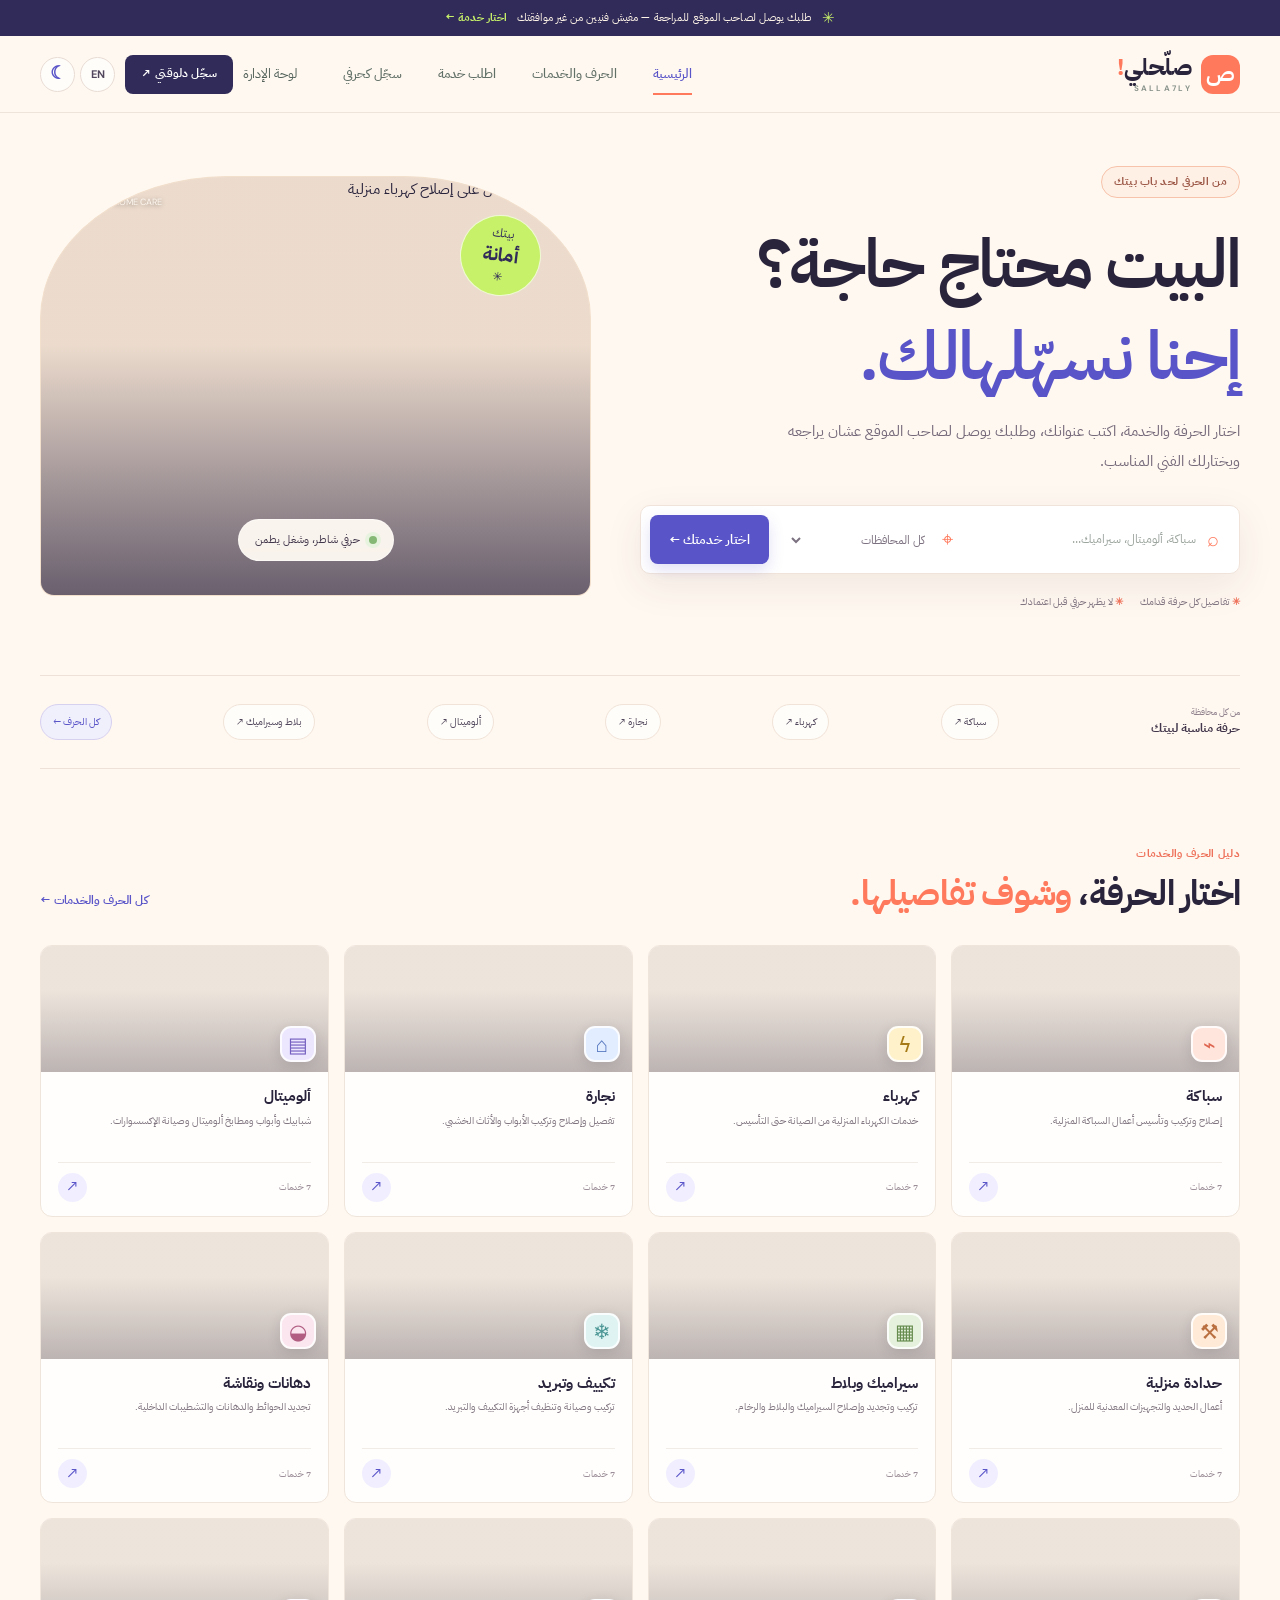
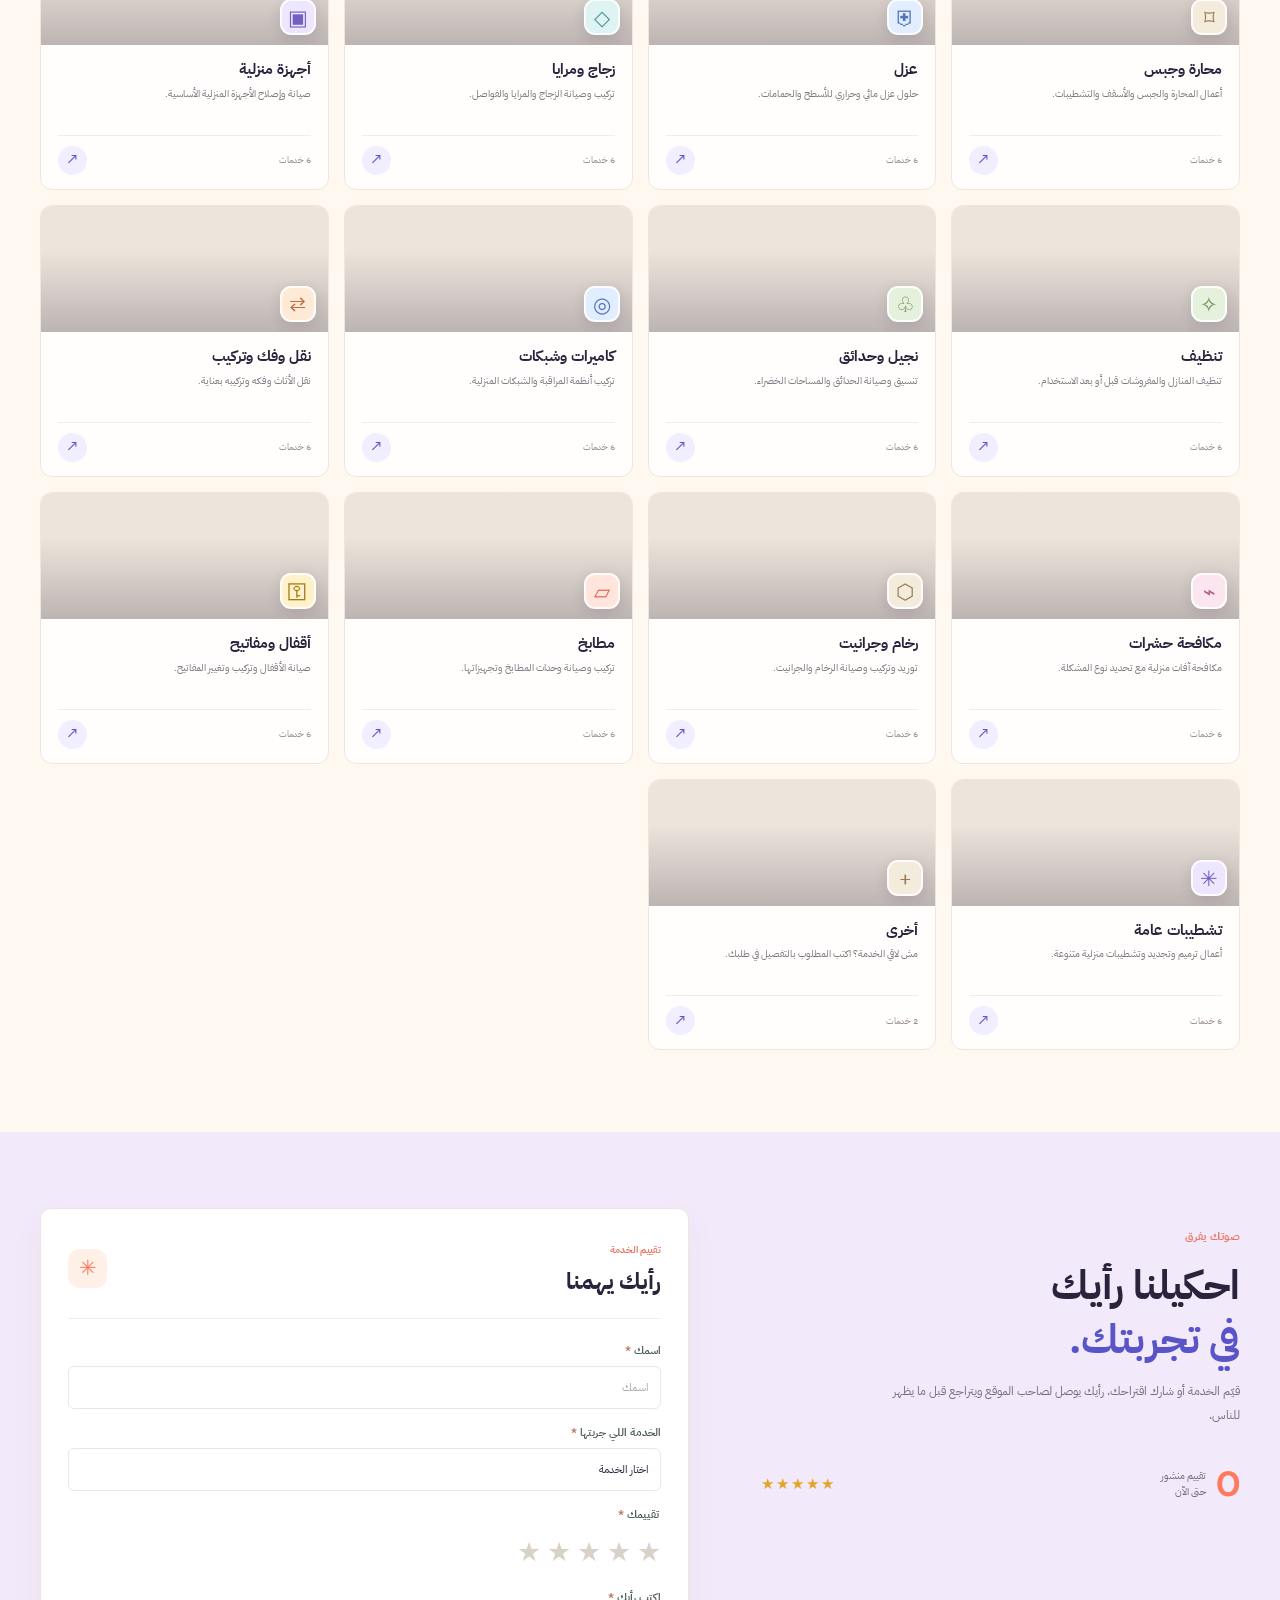
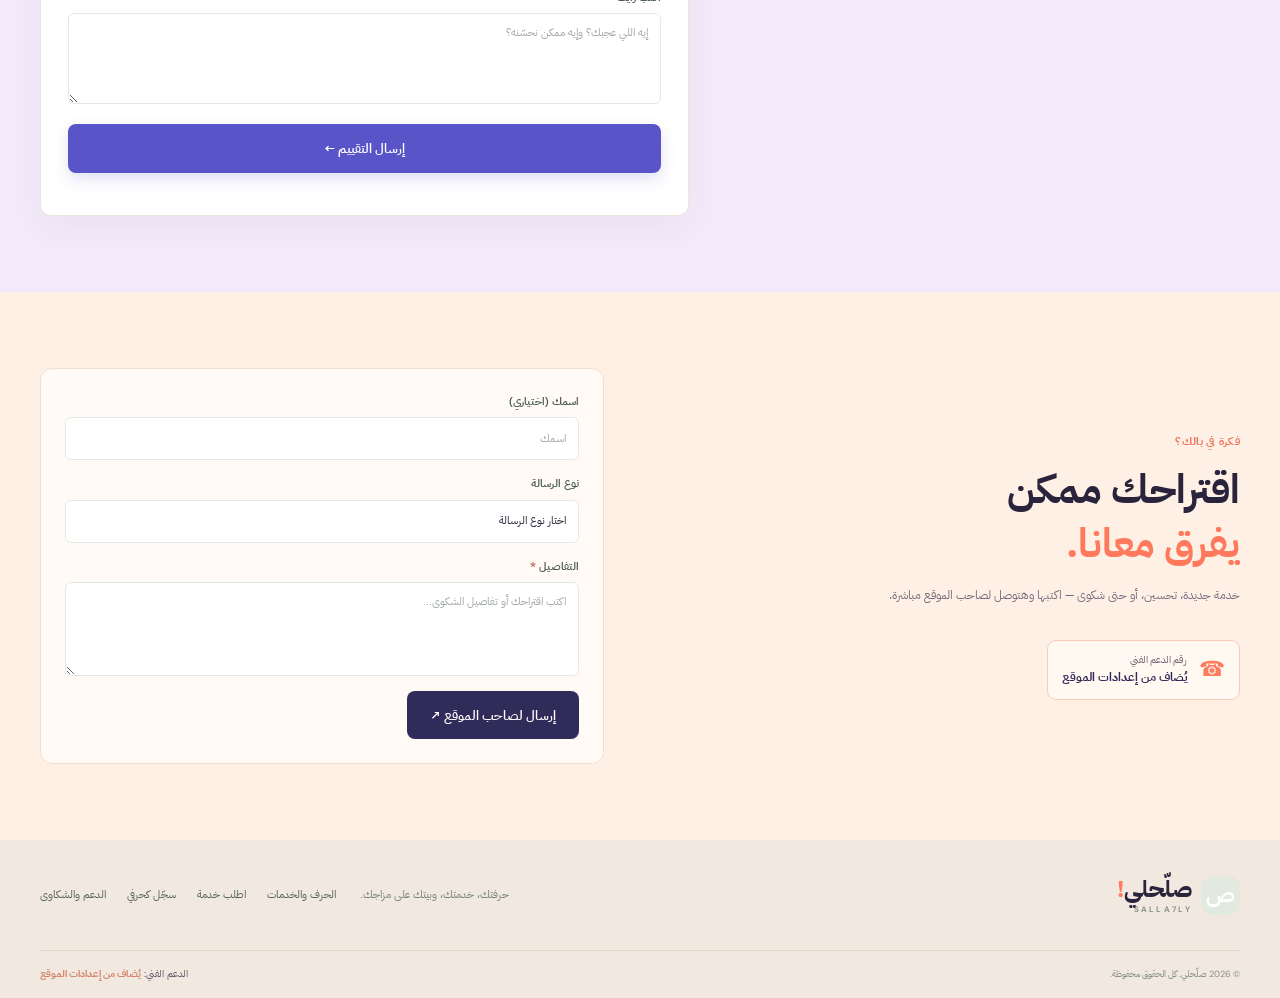
==== index.html @ 1e650936 "first commit" ====
<!doctype html>
<html lang="ar" dir="rtl">
<head>
  <meta charset="utf-8">
  <meta name="viewport" content="width=device-width, initial-scale=1">
  <meta name="theme-color" content="#fff8f0">
  <meta name="description" content="صلّحلي — خدمات البيت والحرفيين في كل محافظات مصر.">
  <title>صلّحلي | البيت يتظبط على مزاجك</title>
  <link rel="preconnect" href="https://fonts.googleapis.com">
  <link rel="preconnect" href="https://fonts.gstatic.com" crossorigin>
  <link href="https://fonts.googleapis.com/css2?family=DM+Sans:wght@400;500;600;700;800&family=IBM+Plex+Sans+Arabic:wght@400;500;600;700&display=swap" rel="stylesheet">
  <link rel="stylesheet" href="index.css">
  <script src="https://cdn.jsdelivr.net/npm/@supabase/supabase-js@2" defer></script>
  <script src="supabase-config.js" defer></script>
  <script src="index.js" defer></script>
</head>
<body>
  <div class="announcement"><span>✳</span><span>طلبك يوصل لصاحب الموقع للمراجعة — مفيش فنيين من غير موافقتك</span><button type="button" data-page-link="services">اختار خدمة ←</button></div>
  <header class="site-header"><div class="header-inner">
    <a class="brand" href="#home" data-page-link="home"><span class="brand-mark">ص</span><span class="brand-name">صلّحلي<span class="brand-period">!</span><small>SALLA7LY</small></span></a>
    <nav class="main-nav" aria-label="التنقل الرئيسي"><a class="nav-link is-active" href="#home" data-page-link="home">الرئيسية</a><a class="nav-link" href="#services" data-page-link="services">الحرف والخدمات</a><a class="nav-link" href="#request" data-page-link="request">اطلب خدمة</a><a class="nav-link" href="#join" data-page-link="join">سجّل كحرفي</a></nav>
    <div class="header-actions"><a class="account-link" href="admin.html">لوحة الإدارة</a><button class="button button-dark button-small" type="button" data-auth="signup">سجّل دلوقتي ↗</button><div class="display-controls"><button class="display-toggle language-toggle" type="button" id="language-toggle" aria-label="Switch to English" title="Switch language">EN</button><button class="display-toggle theme-toggle" type="button" id="theme-toggle" aria-label="تشغيل الوضع الليلي" title="الوضع الليلي"><span aria-hidden="true">☾</span></button></div><button class="menu-toggle" type="button" aria-label="فتح القائمة" aria-expanded="false"><span></span><span></span></button></div>
  </div></header>
  <main>
    <section class="page-section is-visible" id="page-home" data-page="home">
      <div class="hero section-wrap"><div class="hero-copy"><div class="eyebrow"><span class="eyebrow-pill">من الحرفي لحد باب بيتك</span></div><h1>البيت محتاج حاجة؟<br><span class="headline-accent">إحنا نسهّلهالك.</span></h1><p class="hero-description">اختار الحرفة والخدمة، اكتب عنوانك، وطلبك يوصل لصاحب الموقع عشان يراجعه ويختارلك الفني المناسب.</p>
        <form class="hero-search" id="hero-search"><label class="search-field"><span>⌕</span><span class="sr-only">ابحث عن خدمة</span><input id="search-service" type="search" placeholder="سباكة، ألوميتال، سيراميك..." autocomplete="off"></label><label class="search-field search-location"><span>⌖</span><span class="sr-only">المحافظة</span><select id="search-governorate"><option value="">كل المحافظات</option></select></label><button class="button button-primary search-submit" type="submit">اختار خدمتك ←</button></form>
        <div class="hero-notes"><span><b>✳</b> تفاصيل كل حرفة قدامك</span><span><b>✳</b> لا يظهر حرفي قبل اعتمادك</span></div></div>
        <div class="hero-art" aria-label="فني يعمل على إصلاحات منزلية"><img class="hero-photo" src="https://images.unsplash.com/photo-1621905251918-48416bd8575a?auto=format&fit=crop&w=1100&q=85" alt="فني صيانة يعمل على إصلاح كهرباء منزلية"><div class="hero-photo-shade"></div><div class="hero-photo-note"><span class="caption-dot"></span><span>حرفي شاطر، وشغل يطمن</span></div><span class="art-number">SALLA7LY — HOME CARE</span><span class="hero-photo-sticker">بيتك<br><strong>أمانة</strong> ✳</span></div>
      </div>
      <div class="section-wrap craft-ribbon"><div><span>من كل محافظة</span><strong>حرفة مناسبة لبيتك</strong></div><button class="craft-pill" type="button" data-open-trade="سباكة">سباكة ↗</button><button class="craft-pill" type="button" data-open-trade="كهرباء">كهرباء ↗</button><button class="craft-pill" type="button" data-open-trade="نجارة">نجارة ↗</button><button class="craft-pill" type="button" data-open-trade="ألوميتال">ألوميتال ↗</button><button class="craft-pill" type="button" data-open-trade="سيراميك وبلاط">بلاط وسيراميك ↗</button><button class="craft-pill craft-all" type="button" data-page-link="services">كل الحرف ←</button></div>
      <section class="section-wrap catalog-home"><div class="section-heading"><div><div class="eyebrow">دليل الحرف والخدمات</div><h2>اختار الحرفة، <span>وشوف تفاصيلها.</span></h2></div><button class="text-link" type="button" data-page-link="services">كل الحرف والخدمات ←</button></div><div class="trade-grid" id="home-trade-grid"></div></section>
      <section class="review-section"><div class="section-wrap review-layout"><div class="review-intro"><div class="eyebrow">صوتك يفرق</div><h2>احكيلنا رأيك<br><span>في تجربتك.</span></h2><p>قيّم الخدمة أو شارك اقتراحك. رأيك يوصل لصاحب الموقع ويتراجع قبل ما يظهر للناس.</p><div class="review-summary"><strong id="review-count">٠</strong><span>تقييم منشور<br>حتى الآن</span><span class="summary-stars">★★★★★</span></div></div>
        <form class="form-card feedback-card" id="review-form"><div class="form-card-heading"><div><span class="form-kicker">تقييم الخدمة</span><h2>رأيك يهمنا</h2></div><span class="form-emoji">✳</span></div><label class="form-label">اسمك <span>*</span><input name="name" required placeholder="اسمك"></label><label class="form-label">الخدمة اللي جربتها <span>*</span><select name="service" id="review-service" required><option value="">اختار الخدمة</option></select></label><fieldset class="rating-field"><legend>تقييمك <span>*</span></legend><div class="rating-picker" role="radiogroup" aria-label="التقييم"><button type="button" data-rating="1" aria-label="نجمة واحدة">★</button><button type="button" data-rating="2" aria-label="نجمتان">★</button><button type="button" data-rating="3" aria-label="ثلاث نجوم">★</button><button type="button" data-rating="4" aria-label="أربع نجوم">★</button><button type="button" data-rating="5" aria-label="خمس نجوم">★</button></div><input name="rating" id="rating-value" type="hidden" required></fieldset><label class="form-label">اكتب رأيك <span>*</span><textarea name="comment" rows="3" required placeholder="إيه اللي عجبك؟ وإيه ممكن نحسّنه؟"></textarea></label><button class="button button-primary form-submit" type="submit">إرسال التقييم ←</button><div class="published-reviews" id="published-reviews"></div></form>
      </div></section>
      <section class="suggestion-section"><div class="section-wrap suggestion-layout"><div><div class="eyebrow">فكرة في بالك؟</div><h2>اقتراحك ممكن<br><span>يفرق معانا.</span></h2><p>خدمة جديدة، تحسين، أو حتى شكوى — اكتبها وهتوصل لصاحب الموقع مباشرة.</p><a class="support-line" id="support-link" href="#support"><span>☎</span><span>رقم الدعم الفني <strong id="support-number-label">يُضاف من إعدادات الموقع</strong></span></a></div><form class="suggestion-form" id="suggestion-form"><label class="form-label">اسمك (اختياري)<input name="name" placeholder="اسمك"></label><label class="form-label">نوع الرسالة<select name="type" required><option value="">اختار نوع الرسالة</option><option>اقتراح</option><option>شكوى</option><option>استفسار</option></select></label><label class="form-label">التفاصيل <span>*</span><textarea name="message" rows="4" required placeholder="اكتب اقتراحك أو تفاصيل الشكوى..."></textarea></label><button class="button button-dark" type="submit">إرسال لصاحب الموقع ↗</button></form></div></section>
    </section>
    <section class="page-section inner-page" id="page-services" data-page="services" hidden><div class="section-wrap page-heading"><div><div class="eyebrow">دليل الحرف</div><h1>خدمات البيت <span>كلها هنا.</span></h1><p>اختار الحرفة عشان تظهرلك تفاصيل الأعمال المتاحة. لا نعرض بيانات حرفيين للزوار.</p></div><span class="heading-stamp">اختيارك<br><strong>يوصل لصاحب الموقع ✳</strong></span></div><div class="section-wrap directory-tools"><label class="directory-search"><span>⌕</span><span class="sr-only">ابحث في الحرف</span><input id="directory-search" type="search" placeholder="دور على حرفة أو خدمة..."></label><label class="select-wrap"><span class="sr-only">تصفية حسب الحرفة</span><select id="trade-filter"><option value="">كل الحرف</option></select></label></div><div class="section-wrap trade-grid directory-trades" id="directory-grid"></div><p class="empty-state" id="empty-state" hidden>ملقيناش الحرفة دي. جرّب كلمة تانية.</p></section>
    <section class="page-section inner-page" id="page-request" data-page="request" hidden><div class="section-wrap form-layout"><div class="form-intro"><div class="eyebrow">طلبك يوصل لصاحب الموقع</div><h1>قولنا محتاج <span>إيه وفين.</span></h1><p>حدد الحرفة والمحافظة والمنطقة والعنوان. صاحب الموقع يراجع الطلب ويتابع معاك.</p><div class="steps-list"><div class="step-item"><span>01</span><div><strong>اختار الحرفة والخدمة</strong><small>حدد نوع الشغل بالتفصيل</small></div></div><div class="step-item"><span>02</span><div><strong>حدد المحافظة والمنطقة</strong><small>واكتب العنوان بالتفصيل</small></div></div><div class="step-item"><span>03</span><div><strong>صاحب الموقع يراجع الطلب</strong><small>ويتابع معاك الخطوة الجاية</small></div></div></div><div class="form-note"><span>✳</span><p>نسخة تجريبية: البيانات محفوظة على الجهاز الحالي فقط.</p></div></div>
      <form class="form-card" id="request-form"><div class="form-card-heading"><div><span class="form-kicker">طلب خدمة منزلية</span><h2>تفاصيل الطلب</h2></div><span class="form-emoji">⌂</span></div><div class="form-row"><label class="form-label">الحرفة <span>*</span><select name="trade" id="request-trade" required><option value="">اختار الحرفة</option></select></label><label class="form-label">الخدمة المطلوبة <span>*</span><select name="service" id="request-service" required disabled><option value="">اختار الحرفة الأول</option></select></label></div><div class="form-row"><label class="form-label">المحافظة <span>*</span><select name="governorate" id="request-governorate" required><option value="">اختار المحافظة</option></select></label><label class="form-label">المنطقة / المركز / الحي <span>*</span><input name="area" required placeholder="مثال: مدينة نصر، مركز طنطا" autocomplete="address-level2"></label></div><label class="form-label">الشارع والعنوان بالتفصيل <span>*</span><input name="address" required placeholder="اسم الشارع، رقم العمارة، الدور، علامة مميزة..." autocomplete="street-address"></label><label class="form-label">وصف إضافي للشغل<textarea name="details" rows="3" placeholder="اشرح المشكلة أو المطلوب والوقت المناسب..."></textarea></label><div class="form-row"><label class="form-label">اسم العميل <span>*</span><input name="name" required autocomplete="name" placeholder="الاسم بالكامل"></label><label class="form-label">رقم الموبايل <span>*</span><input name="phone" type="tel" required inputmode="tel" pattern="01[0-2,5]{1}[0-9]{8}" placeholder="01xxxxxxxxx" title="اكتب رقم موبايل مصري صحيح"></label></div><label class="form-label">طريقة الدفع المفضلة<select name="payment_method" id="payment-method"><option value="">اختار طريقة الدفع</option><option value="instapay">InstaPay</option><option value="vodafone_cash">Vodafone Cash</option></select></label><p class="privacy-copy" id="payment-instructions">الدفع يتم يدويًا بعد تأكيد السعر؛ لا يتم خصم أي مبلغ تلقائيًا.</p><button class="button button-primary form-submit" type="submit">إرسال الطلب لصاحب الموقع ←</button><p class="privacy-copy">لن يظهر أي حرفي قبل اعتماد صاحب الموقع.</p></form>
    </div></section>
    <section class="page-section inner-page" id="page-join" data-page="join" hidden><div class="join-hero"><div class="section-wrap join-hero-inner"><div><div class="eyebrow eyebrow-light">باب التقديم مفتوح</div><h1>حرفي شاطر؟<br><span>قدّم طلبك.</span></h1><p>سجل بياناتك. طلبك هيفضل قيد المراجعة ومش هتظهر بياناتك للناس إلا بعد موافقة صاحب الموقع.</p></div><div class="join-stamp">تقديم<br><strong>ومراجعة يدوية</strong></div></div></div>
      <div class="section-wrap join-content"><div class="join-benefits"><div class="eyebrow">تسجيل الفنيين</div><h2>بياناتك عند<br>صاحب الموقع.</h2><article><span>01</span><div><strong>املأ بياناتك وتخصصك</strong><p>حدد المحافظة والمنطقة اللي بتشتغل فيها.</p></div></article><article><span>02</span><div><strong>قدّم صورة الهوية</strong><p>للمراجعة، ومش هتظهر للزوار.</p></div></article><article><span>03</span><div><strong>استنى قرار القبول</strong><p>مفيش ظهور تلقائي للحرفيين.</p></div></article><div class="join-quote">نسخة تجريبية: لا تستخدم بيانات أو صور بطاقة حقيقية.</div></div>
      <form class="form-card join-form" id="join-form"><div class="form-card-heading"><div><span class="form-kicker">تسجيل جديد للمراجعة</span><h2>بيانات الحرفي</h2></div><span class="form-emoji">✳</span></div><div class="form-row"><label class="form-label">الاسم بالكامل <span>*</span><input name="name" required placeholder="الاسم كما بالبطاقة" autocomplete="name"></label><label class="form-label">رقم الموبايل <span>*</span><input name="phone" type="tel" required inputmode="tel" pattern="01[0-2,5]{1}[0-9]{8}" placeholder="01xxxxxxxxx" title="اكتب رقم موبايل مصري صحيح"></label></div><div class="form-row"><label class="form-label">الحرفة / التخصص <span>*</span><select name="trade" id="join-trade" required><option value="">اختار الحرفة</option></select></label><label class="form-label">سنين الخبرة <span>*</span><select name="experience" required><option value="">اختار</option><option>أقل من سنة</option><option>1 - 3 سنين</option><option>4 - 7 سنين</option><option>أكتر من 7 سنين</option></select></label></div><div class="form-row"><label class="form-label">المحافظة <span>*</span><select name="governorate" id="join-governorate" required><option value="">اختار المحافظة</option></select></label><label class="form-label">المنطقة / المركز / الحي <span>*</span><input name="area" required placeholder="منطقة العمل" autocomplete="address-level2"></label></div><label class="form-label">العنوان بالتفصيل <span>*</span><input name="address" required placeholder="الشارع، المنطقة، المدينة" autocomplete="street-address"></label><label class="form-label">صورة بطاقة الرقم القومي <span>*</span><span class="upload-help">JPG أو PNG أو WebP — بحد أقصى 5 ميجابايت</span><span class="upload-box"><input id="id-upload" name="id-image" type="file" accept="image/jpeg,image/png,image/webp" required><span class="upload-content"><span class="upload-icon">↑</span><strong>اختار صورة البطاقة</strong><small>لا ترفع صورة حقيقية في النموذج التجريبي</small></span><img id="id-preview" class="id-preview" alt="معاينة صورة البطاقة" hidden></span></label><label class="checkbox-label"><input type="checkbox" required><span>أقر بصحة بياناتي وأوافق على مراجعتها.</span></label><button class="button button-primary form-submit" type="submit">إرسال طلب التسجيل ←</button><p class="privacy-copy">البيانات والصورة لا تُرسل لخادم في هذه النسخة التجريبية.</p></form></div></section>
    <section class="page-section inner-page" id="page-account" data-page="account" hidden><div class="section-wrap account-page"><div class="account-header"><div><div class="eyebrow">حسابك وإدارة الموقع</div><h1>لوحة <span>المتابعة.</span></h1><p>البيانات هنا محفوظة على المتصفح الحالي للتجربة فقط.</p></div><button class="button button-primary" type="button" data-page-link="request">+ طلب خدمة</button></div><div class="dashboard-notice">⚠ لوحة تجريبية محلية. اعتماد الفنيين وحفظ بيانات العملاء بشكل آمن يتطلب خادمًا وتسجيل دخول لصاحب الموقع.</div><div class="account-tabs" role="tablist"><button class="account-tab is-selected" type="button" data-account-tab="orders">طلبات العملاء <span id="order-count">٠</span></button><button class="account-tab" type="button" data-account-tab="workers">طلبات الحرفيين <span id="worker-count">٠</span></button><button class="account-tab" type="button" data-account-tab="messages">آراء واقتراحات <span id="message-count">٠</span></button><button class="account-tab" type="button" data-account-tab="settings">إعدادات الدعم</button></div><div class="account-panel" id="account-orders"><div class="account-empty"><span class="empty-icon">⌂</span><h2>مفيش طلبات لسه</h2><p>طلبات العملاء هتظهر هنا بالتفاصيل.</p><button class="button button-dark" type="button" data-page-link="request">جرّب تبعت طلب ←</button></div><div id="orders-list"></div></div><div class="account-panel" id="account-workers" hidden><div class="account-empty"><span class="empty-icon">✳</span><h2>مفيش طلبات انضمام</h2><p>طلبات الحرفيين هتظهر هنا للمراجعة والقبول.</p><button class="button button-dark" type="button" data-page-link="join">سجّل حرفي ←</button></div><div id="workers-list"></div></div><div class="account-panel" id="account-messages" hidden><div class="account-empty"><span class="empty-icon">♡</span><h2>مفيش رسائل لسه</h2><p>التقييمات والاقتراحات والشكاوى هتظهر هنا.</p></div><div id="messages-list"></div></div><div class="account-panel" id="account-settings" hidden><form class="form-card support-settings" id="support-settings"><h2>بيانات التواصل مع الدعم</h2><p>اكتب رقم الدعم الفني عشان يظهر للزوار.</p><label class="form-label">رقم الدعم الفني<input name="phone" type="tel" inputmode="tel" placeholder="مثال: 01000000000"></label><button class="button button-primary" type="submit">حفظ رقم الدعم</button></form></div></div></section>
  </main>
  <footer class="site-footer" id="support"><div class="section-wrap footer-top"><a class="brand brand-footer" href="#home" data-page-link="home"><span class="brand-mark">ص</span><span class="brand-name">صلّحلي<span class="brand-period">!</span><small>SALLA7LY</small></span></a><p>حرفتك، خدمتك، وبيتك على مزاجك.</p><div class="footer-links"><button type="button" data-page-link="services">الحرف والخدمات</button><button type="button" data-page-link="request">اطلب خدمة</button><button type="button" data-page-link="join">سجّل كحرفي</button><button type="button" data-page-link="account">الدعم والشكاوى</button></div></div><div class="section-wrap footer-bottom"><span>© 2026 صلّحلي. كل الحقوق محفوظة.</span><a id="support-call" href="#support">الدعم الفني: <b id="footer-support-number">يُضاف من إعدادات الموقع</b></a></div></footer>
  <dialog class="details-dialog" id="details-dialog" aria-labelledby="details-title"><button type="button" class="dialog-close" aria-label="إغلاق">×</button><div class="detail-kicker">تفاصيل الحرفة</div><h2 id="details-title"></h2><p id="details-description"></p><div class="detail-task-list" id="detail-task-list"></div><button class="button button-primary form-submit" id="detail-request" type="button">اطلب الخدمة دي ←</button></dialog>
  <dialog class="worker-review-dialog" id="worker-review-dialog" aria-labelledby="worker-review-title"><button type="button" class="dialog-close" aria-label="إغلاق">×</button><div class="detail-kicker">مراجعة طلب الانضمام</div><h2 id="worker-review-title">مراجعة بيانات الحرفي</h2><dl class="worker-review-fields" id="worker-review-fields"></dl><section class="worker-review-id"><h3>صورة البطاقة</h3><img id="worker-review-image" alt="صورة بطاقة الحرفي" hidden><p id="worker-review-image-note"></p></section><p class="worker-review-privacy">الصورة والبيانات محفوظة محليًا على هذا المتصفح في النسخة التجريبية.</p><button class="button button-primary form-submit" id="worker-review-approve" type="button" data-action="approve-worker">اقبل الحرفي بعد المراجعة</button></dialog>
  <dialog class="availability-dialog" id="availability-dialog" aria-labelledby="availability-title"><button type="button" class="dialog-close" aria-label="إغلاق">×</button><div class="detail-kicker">تحديث طلبك</div><h2 id="availability-title"></h2><p id="availability-description"></p><div id="availability-workers" class="availability-workers"></div><button type="button" class="button button-light form-submit dialog-dismiss" data-dialog-close>إغلاق</button></dialog>
  <dialog class="auth-dialog" id="auth-dialog" aria-labelledby="auth-title"><button type="button" class="dialog-close" aria-label="إغلاق">×</button><div class="auth-brand">✳</div><div class="eyebrow">حساب العميل</div><h2 id="auth-title">سجّل حسابك.</h2><p class="auth-description">بياناتك تساعدنا نتابع طلباتك.</p><form id="auth-form"><label class="form-label">الاسم بالكامل <span>*</span><input name="name" required autocomplete="name" placeholder="اسمك"></label><label class="form-label">رقم الموبايل <span>*</span><input name="phone" type="tel" required inputmode="tel" pattern="01[0-2,5]{1}[0-9]{8}" placeholder="01xxxxxxxxx"></label><button class="button button-primary form-submit" type="submit">حفظ بياناتي ←</button></form><p class="privacy-copy">نسخة تجريبية محلية: لا ترسل بيانات حقيقية في الوقت الحالي.</p></dialog>
  <div class="toast" id="toast" role="status" aria-live="polite"></div>
</body>
</html>
---- index.css ----
:root {
  --ink: #17271f;
  --ink-soft: #52625a;
  --green: #174e3b;
  --green-deep: #123b2d;
  --lime: #c9f06b;
  --paper: #f7f8f4;
  --white: #fff;
  --line: #e7eae3;
  --muted: #7f8a83;
  --orange: #f1a65a;
  --font: "IBM Plex Sans Arabic", "DM Sans", sans-serif;
}

* { box-sizing: border-box; }
html { scroll-behavior: smooth; scroll-padding-top: 90px; }
body { margin: 0; color: var(--ink); background: var(--paper); font-family: var(--font); font-size: 15px; line-height: 1.65; -webkit-font-smoothing: antialiased; }
button, input, select, textarea { font: inherit; }
button { color: inherit; }
button:focus-visible, a:focus-visible, input:focus-visible, select:focus-visible, textarea:focus-visible { outline: 3px solid rgba(80, 150, 111, .45); outline-offset: 3px; }
a { color: inherit; text-decoration: none; }
img { display: block; max-width: 100%; }
[hidden] { display: none !important; }
.sr-only { position: absolute; width: 1px; height: 1px; padding: 0; margin: -1px; overflow: hidden; clip: rect(0, 0, 0, 0); white-space: nowrap; border: 0; }
.section-wrap { width: min(1200px, calc(100% - 64px)); margin-inline: auto; }

.announcement { min-height: 36px; display: flex; align-items: center; justify-content: center; gap: 10px; background: var(--green-deep); color: #e4ebe4; font-size: 11px; letter-spacing: .1px; }
.announcement a { margin-inline-start: 7px; color: var(--lime); font-weight: 600; }
.announcement a span { margin-inline-start: 4px; }
.announcement-dot { width: 6px; height: 6px; background: var(--lime); border-radius: 50%; box-shadow: 0 0 0 4px rgba(201, 240, 107, .12); }
.site-header { position: sticky; top: 0; z-index: 20; background: rgba(247, 248, 244, .94); border-bottom: 1px solid rgba(23, 39, 31, .06); backdrop-filter: blur(16px); }
.header-inner { width: min(1200px, calc(100% - 64px)); height: 76px; margin: auto; display: flex; align-items: center; justify-content: space-between; }
.brand { display: inline-flex; align-items: center; gap: 9px; flex-shrink: 0; }
.brand-mark { width: 39px; height: 39px; display: grid; place-items: center; color: var(--green); background: #e9f0e9; border-radius: 12px; }
.brand-mark svg { width: 27px; height: 27px; }
.brand-name { position: relative; color: var(--ink); font-size: 23px; font-weight: 700; line-height: 1.1; }
.brand-period { color: #8aaa52; }
.brand-name small { display: block; margin-top: 3px; color: #89948c; font-family: "DM Sans", sans-serif; font-size: 8px; font-weight: 700; letter-spacing: 2.3px; }
.main-nav { display: flex; align-items: center; gap: 36px; margin-inline-start: auto; margin-inline-end: 45px; }
.nav-link { position: relative; padding: 27px 0; color: #627168; font-size: 13px; font-weight: 500; transition: color .2s; }
.nav-link:hover, .nav-link.is-active { color: var(--green); }
.nav-link.is-active::after { position: absolute; right: 0; bottom: 17px; left: 0; height: 2px; background: #86a55d; content: ""; }
.header-actions { display: flex; align-items: center; gap: 16px; }
.account-link { display: inline-flex; align-items: center; gap: 7px; border: 0; background: none; color: #52625a; font-size: 13px; cursor: pointer; }
.account-link svg, .search-field svg, .directory-search svg { width: 18px; height: 18px; fill: none; stroke: currentColor; stroke-width: 1.7; stroke-linecap: round; stroke-linejoin: round; }
.button { min-height: 48px; display: inline-flex; align-items: center; justify-content: center; gap: 17px; padding: 0 22px; border: 1px solid transparent; border-radius: 8px; font-weight: 600; font-size: 13px; cursor: pointer; transition: background .2s, transform .2s, box-shadow .2s; }
.button:hover { transform: translateY(-2px); }
.button-primary { background: var(--green); color: var(--white); box-shadow: 0 5px 14px rgba(23, 78, 59, .12); }
.button-primary:hover { background: #206149; box-shadow: 0 8px 18px rgba(23, 78, 59, .2); }
.button-dark { background: var(--ink); color: white; }
.button-dark:hover { background: #2a4034; }
.button-small { min-height: 39px; padding: 0 15px; font-size: 12px; }
.button-small span, .button-primary span, .button-light span { font-size: 16px; }
.menu-toggle { display: none; }

.hero { min-height: 565px; display: grid; grid-template-columns: 1fr .93fr; align-items: center; gap: 40px; padding-top: 48px; padding-bottom: 64px; }
.hero-copy { position: relative; z-index: 1; padding-top: 5px; }
.eyebrow { display: flex; align-items: center; gap: 9px; color: #748c65; font-size: 11px; font-weight: 700; letter-spacing: .3px; }
.eyebrow-line { width: 24px; height: 1px; background: #91a677; }
.hero h1 { margin: 21px 0 14px; font-size: clamp(51px, 6vw, 77px); line-height: 1.25; letter-spacing: -2.8px; font-weight: 600; }
.headline-accent { color: var(--green); }
.headline-note { color: #a4b596; font-size: .56em; font-weight: 400; letter-spacing: -1px; }
.hero-description { max-width: 455px; margin: 0; color: #69766e; font-size: 15px; line-height: 1.95; }
.hero-search { width: min(100%, 600px); min-height: 67px; display: flex; align-items: center; gap: 14px; margin-top: 29px; padding: 8px; background: white; border: 1px solid #eaede7; border-radius: 10px; box-shadow: 0 12px 40px rgba(30, 45, 35, .07); }
.search-field { display: flex; flex: 1 1 0; align-items: center; gap: 9px; min-width: 0; padding: 0 11px; color: #89958c; }
.search-field input, .directory-search input { width: 100%; min-width: 0; border: 0; outline: none; background: transparent; color: var(--ink); font-size: 12px; }
.search-field input::placeholder, .directory-search input::placeholder { color: #9ba49d; }
.search-divider { width: 1px; height: 30px; background: var(--line); }
.search-location { flex: .7 1 0; }
.search-submit { min-height: 49px; white-space: nowrap; padding-inline: 18px; }
.hero-trust { display: flex; align-items: center; gap: 13px; margin-top: 23px; }
.avatar-stack { display: flex; direction: ltr; padding-left: 4px; }
.avatar-stack img { width: 31px; height: 31px; margin-left: -7px; object-fit: cover; border: 2px solid var(--paper); border-radius: 50%; }
.trust-stars { color: #e8a843; font-size: 11px; letter-spacing: 1px; }
.trust-stars span { color: var(--ink); font-family: "DM Sans", sans-serif; font-size: 11px; font-weight: 700; letter-spacing: 0; }
.hero-trust p { margin: -2px 0 0; color: #879189; font-size: 10px; }
.hero-trust p strong { color: #56645a; font-weight: 600; }
.trust-divider { width: 1px; height: 27px; margin-inline: 3px; background: #dfe4dc; }
.trust-verified { display: flex; align-items: center; gap: 6px; color: #627168; font-size: 10px; }
.verified-icon { display: grid; width: 17px; height: 17px; place-items: center; border-radius: 50%; background: #e7f0e2; color: #4d7653; font-size: 10px; }
.hero-visual { position: relative; min-width: 0; padding: 15px 20px 18px 32px; }
.hero-image-frame { position: relative; height: 440px; overflow: hidden; border-radius: 46% 46% 12px 12px; background: #d9e0d7; }
.hero-image-frame::after { position: absolute; inset: 0; background: linear-gradient(180deg, transparent 56%, rgba(24, 39, 30, .21)); content: ""; }
.hero-image { width: 100%; height: 100%; object-fit: cover; object-position: 53% center; }
.floating-card { position: absolute; z-index: 2; display: flex; align-items: center; gap: 10px; padding: 12px 14px; border: 1px solid rgba(255, 255, 255, .75); border-radius: 9px; background: rgba(255, 255, 255, .95); box-shadow: 0 9px 24px rgba(29, 45, 34, .1); }
.floating-card strong, .floating-card small { display: block; white-space: nowrap; }
.floating-card strong { color: #314338; font-size: 11px; }
.floating-card small { color: #88948c; font-size: 9px; }
.rating-card { top: 91px; right: -22px; }
.rating-icon { display: grid; width: 31px; height: 31px; place-items: center; border-radius: 8px; background: #eff3e6; color: #728b4e; font-size: 17px; }
.rating-stars { margin-inline-start: 5px; color: #e7aa49; font-size: 9px; letter-spacing: 1px; }
.live-card { bottom: 84px; left: 4px; }
.live-pulse { width: 9px; height: 9px; border-radius: 50%; background: #76ac6e; box-shadow: 0 0 0 4px #e8f2e5; }
.live-arrow { margin-inline-start: 8px; color: #789263; }
.hero-sticker { position: absolute; right: -12px; bottom: 4px; z-index: 3; width: 118px; height: 118px; display: flex; flex-direction: column; align-items: center; justify-content: center; border-radius: 50%; background: var(--lime); color: var(--green-deep); transform: rotate(9deg); font-size: 11px; line-height: 1.4; box-shadow: 0 7px 18px rgba(37, 61, 40, .12); }
.hero-sticker strong { font-size: 20px; }
.hero-sticker svg { width: 51px; margin-top: 4px; }
.visual-sparkle { position: absolute; color: #91a876; }
.sparkle-one { top: 32px; left: 2px; font-size: 21px; }
.sparkle-two { right: 6px; bottom: 51px; color: #e6a969; font-size: 16px; }

.categories-strip { min-height: 87px; display: flex; align-items: center; justify-content: space-between; gap: 12px; border-top: 1px solid var(--line); border-bottom: 1px solid var(--line); }
.strip-heading { display: flex; flex-direction: column; min-width: 145px; color: #8a958d; font-size: 10px; line-height: 1.5; }
.strip-heading strong { color: #3e5245; font-size: 12px; }
.category-chip { display: flex; align-items: center; gap: 8px; padding: 8px 10px; border: 0; border-radius: 7px; background: transparent; color: #46564c; font-size: 11px; white-space: nowrap; cursor: pointer; transition: background .2s; }
.category-chip:hover { background: #edf1e9; }
.chip-icon { width: 29px; height: 29px; display: grid; place-items: center; border-radius: 8px; font-family: "DM Sans", sans-serif; font-size: 17px; }
.chip-blue { color: #5d8890; background: #e5eff0; }.chip-yellow { color: #9c873a; background: #f3f0df; }.chip-orange { color: #a77a4f; background: #f4e9dd; }.chip-green { color: #648361; background: #e8efe5; }.chip-pink { color: #a76e7c; background: #f4e8eb; }
.category-more { color: var(--green); font-weight: 600; }

.home-services { padding-top: 83px; padding-bottom: 92px; }
.section-heading { display: flex; align-items: end; justify-content: space-between; margin-bottom: 27px; }
.section-heading h2 { margin: 6px 0 0; font-size: 35px; line-height: 1.4; letter-spacing: -.8px; }
.section-heading h2 span { color: #78915e; }
.text-link { padding: 7px 0; border: 0; background: none; color: var(--green); font-size: 12px; font-weight: 600; cursor: pointer; }
.text-link span { margin-inline-start: 8px; font-size: 16px; }
.service-preview-grid { display: grid; grid-template-columns: 1.25fr 1fr 1fr 1fr; gap: 14px; }
.service-preview { position: relative; height: 290px; overflow: hidden; border-radius: 10px; background: #dce2da; }
.service-preview::after { position: absolute; inset: 0; background: linear-gradient(180deg, rgba(15, 24, 17, .05) 20%, rgba(12, 20, 15, .7) 100%); content: ""; transition: opacity .3s; }
.service-preview:hover::after { opacity: .88; }
.service-preview img { width: 100%; height: 100%; object-fit: cover; transition: transform .5s; }
.service-preview:hover img { transform: scale(1.04); }
.preview-overlay { position: absolute; z-index: 1; inset: 0; display: flex; flex-direction: column; justify-content: space-between; padding: 17px; color: white; }
.service-tag { align-self: start; padding: 4px 9px; border: 1px solid rgba(255, 255, 255, .3); border-radius: 4px; background: rgba(255, 255, 255, .15); backdrop-filter: blur(8px); font-size: 9px; }
.preview-overlay h3 { margin: 0; font-size: 23px; }
.preview-overlay p { margin: 0; color: rgba(255, 255, 255, .75); font-size: 10px; }
.round-arrow { position: absolute; left: 16px; bottom: 16px; width: 34px; height: 34px; border: 1px solid rgba(255, 255, 255, .55); border-radius: 50%; background: rgba(255, 255, 255, .13); color: white; font-size: 16px; cursor: pointer; transition: background .2s; }
.round-arrow:hover { background: rgba(255, 255, 255, .33); }
.service-featured .preview-overlay h3 { font-size: 27px; }

.why-section { padding: 75px 0 78px; overflow: hidden; background: var(--green-deep); color: white; }
.why-inner { display: grid; grid-template-columns: .72fr 1.28fr; align-items: center; gap: 90px; }
.eyebrow-light { color: #b1c493; }
.why-copy h2 { margin: 15px 0 11px; font-size: 45px; line-height: 1.28; letter-spacing: -.8px; }
.why-copy h2 span { color: var(--lime); }
.why-copy > p { max-width: 350px; margin: 0 0 24px; color: #bac7bf; font-size: 12px; line-height: 1.9; }
.button-light { min-height: 43px; background: var(--lime); color: var(--green-deep); }
.button-light:hover { background: #d8fa8b; }
.why-points { display: grid; grid-template-columns: repeat(3, 1fr); gap: 22px; }
.why-points article { position: relative; min-height: 177px; padding: 21px 16px; border: 1px solid rgba(255, 255, 255, .13); border-radius: 8px; }
.why-number { position: absolute; top: 16px; left: 16px; color: #83968c; font-family: "DM Sans", sans-serif; font-size: 10px; }
.why-icon { display: grid; width: 33px; height: 33px; place-items: center; border-radius: 8px; background: rgba(201, 240, 107, .12); color: var(--lime); font-size: 15px; }
.why-points h3 { margin: 17px 0 6px; font-size: 13px; }
.why-points p { margin: 0; color: #afbeb4; font-size: 10px; line-height: 1.8; }
.cta-banner { position: relative; min-height: 189px; display: flex; align-items: center; justify-content: space-between; gap: 25px; margin-top: 75px; margin-bottom: 75px; padding: 31px 54px; overflow: hidden; border: 1px solid #e6eade; border-radius: 12px; background: #f0f3e9; }
.cta-banner h2 { margin: 4px 0; font-size: 32px; }
.cta-banner p { margin: 0; color: #748078; font-size: 12px; }
.cta-banner .button { position: relative; z-index: 1; }
.cta-decoration { position: absolute; left: 22%; bottom: -58px; color: #e2e8d8; font-size: 174px; line-height: 1; }

.site-footer { background: #eff1eb; }
.footer-top { min-height: 110px; display: flex; align-items: center; gap: 24px; }
.brand-footer .brand-mark { background: #e2e9de; }
.footer-top > p { margin: 0 auto 0 0; color: #77837a; font-size: 11px; }
.footer-links { display: flex; gap: 21px; }
.footer-links button { padding: 5px 0; border: 0; background: none; color: #56645a; font-size: 11px; cursor: pointer; }
.footer-bottom { min-height: 48px; display: flex; align-items: center; justify-content: space-between; border-top: 1px solid #dfe3da; color: #879189; font-family: "DM Sans", var(--font); font-size: 9px; }
.footer-bottom b { color: #d38269; }

.inner-page { min-height: 75vh; padding-top: 50px; padding-bottom: 90px; }
.page-heading { display: flex; align-items: end; justify-content: space-between; padding-bottom: 30px; }
.page-heading h1, .account-header h1 { margin: 10px 0 5px; font-size: clamp(32px, 4vw, 49px); line-height: 1.35; letter-spacing: -1.1px; }
.page-heading h1 span, .account-header h1 span { color: #78915e; }
.page-heading p, .account-header p { margin: 0; color: #76827a; font-size: 13px; }
.heading-stamp { padding: 10px 15px; border: 1px solid #dfe6d4; border-radius: 50% 48% 45% 50%; color: #7f916e; font-size: 10px; text-align: center; transform: rotate(5deg); }
.heading-stamp strong { color: var(--green); }
.directory-tools { display: flex; align-items: center; gap: 12px; flex-wrap: wrap; padding: 15px; border: 1px solid var(--line); border-radius: 9px; background: white; }
.directory-search { min-width: 230px; flex: 1; display: flex; align-items: center; gap: 9px; color: #829087; }
.directory-search input { font-family: var(--font); }
.select-wrap select, .form-label select { appearance: none; min-height: 40px; padding: 0 13px; border: 1px solid #e5e9e2; border-radius: 6px; background: white; color: #647168; font-size: 11px; }
.select-wrap select { min-width: 130px; }
.filter-chips { display: flex; gap: 5px; }
.filter-chip { padding: 7px 12px; border: 1px solid #e8ebe5; border-radius: 20px; background: white; color: #68756c; font-size: 10px; cursor: pointer; }
.filter-chip:hover, .filter-chip.is-selected { border-color: var(--green); background: var(--green); color: white; }
.directory-grid { display: grid; grid-template-columns: repeat(3, 1fr); gap: 19px; padding-top: 25px; }
.worker-card { overflow: hidden; border: 1px solid #e8ebe4; border-radius: 10px; background: white; transition: transform .2s, box-shadow .2s; }
.worker-card:hover { transform: translateY(-3px); box-shadow: 0 12px 28px rgba(29, 45, 34, .08); }
.worker-photo { position: relative; height: 205px; overflow: hidden; background: #e7eae4; }
.worker-photo > img { width: 100%; height: 100%; object-fit: cover; object-position: center 39%; }
.availability { position: absolute; top: 12px; right: 12px; display: inline-flex; align-items: center; gap: 6px; padding: 5px 9px; border: 1px solid rgba(255,255,255,.5); border-radius: 20px; background: rgba(255,255,255,.91); color: #476749; font-size: 9px; }
.availability i { width: 6px; height: 6px; border-radius: 50%; background: #71a866; }
.favorite-button { position: absolute; top: 10px; left: 11px; width: 31px; height: 31px; border: 0; border-radius: 50%; background: rgba(255,255,255,.92); color: #68756c; font-size: 20px; line-height: 1; cursor: pointer; }
.favorite-button[aria-pressed="true"] { color: #d26f70; }
.worker-info { padding: 15px 17px 13px; }
.worker-title { display: flex; align-items: start; justify-content: space-between; gap: 8px; }
.worker-title h3 { margin: 0; font-size: 14px; }
.worker-title > div:first-child span { color: #879189; font-size: 10px; }
.worker-rating { color: #d49c3d; font-family: "DM Sans", sans-serif; font-size: 11px; font-weight: 700; }
.worker-rating small { color: #9ba49d; font-weight: 400; }
.worker-meta { display: flex; gap: 14px; margin-top: 14px; color: #88938b; font-size: 9px; }
.worker-footer { display: flex; align-items: center; justify-content: space-between; margin-top: 15px; padding-top: 12px; border-top: 1px solid #edf0ea; color: #849087; font-size: 9px; }
.worker-footer strong { color: var(--ink); font-size: 12px; }
.empty-state { padding: 35px; color: #77837a; text-align: center; font-size: 13px; }

.form-layout { display: grid; grid-template-columns: .78fr 1.22fr; align-items: start; gap: 72px; padding-top: 24px; }
.form-intro { position: sticky; top: 125px; padding-top: 23px; }
.form-intro h1 { margin: 14px 0 11px; font-size: clamp(36px, 4vw, 52px); line-height: 1.36; letter-spacing: -1.2px; }
.form-intro h1 span { color: #78915e; }
.form-intro > p { max-width: 380px; margin: 0; color: #76827a; font-size: 13px; line-height: 1.9; }
.steps-list { display: grid; gap: 19px; margin-top: 39px; }
.step-item { display: flex; align-items: center; gap: 14px; }
.step-item > span { width: 35px; height: 35px; display: grid; place-items: center; border: 1px solid #dfe6d9; border-radius: 50%; color: #71855c; font-family: "DM Sans", sans-serif; font-size: 10px; }
.step-item strong, .step-item small { display: block; }
.step-item strong { font-size: 12px; }
.step-item small { color: #929c94; font-size: 10px; }
.form-note { display: flex; align-items: start; gap: 10px; max-width: 325px; margin-top: 35px; padding: 12px; border-radius: 7px; background: #edf1e7; color: #688152; }
.form-note > span { font-size: 15px; }
.form-note p { margin: 0; color: #72806e; font-size: 10px; }
.form-card { padding: 30px; border: 1px solid #e7eae3; border-radius: 11px; background: #fff; box-shadow: 0 10px 30px rgba(29, 45, 34, .035); }
.form-card-heading { display: flex; align-items: center; justify-content: space-between; margin-bottom: 23px; padding-bottom: 17px; border-bottom: 1px solid #edf0eb; }
.form-kicker { color: #82926e; font-size: 10px; font-weight: 600; }
.form-card-heading h2 { margin: 2px 0 0; font-size: 23px; }
.form-step-count { color: #728365; font-family: "DM Sans", sans-serif; font-size: 11px; font-weight: 700; }
.form-step-count i { color: #b1b9b1; font-style: normal; font-weight: 400; }
.form-label { display: block; margin-bottom: 15px; color: #4a5a50; font-size: 11px; font-weight: 600; }
.form-label > span:first-child { color: #bb7065; }
.form-label input, .form-label textarea, .form-label select { width: 100%; min-height: 43px; display: block; margin-top: 6px; padding: 10px 12px; border: 1px solid #e5e9e3; border-radius: 6px; background: #fff; color: var(--ink); font-size: 11px; font-weight: 400; outline: none; }
.form-label input::placeholder, .form-label textarea::placeholder { color: #a2aaa4; }
.form-label input:focus, .form-label textarea:focus, .form-label select:focus { border-color: #9bad8b; box-shadow: 0 0 0 3px rgba(139, 164, 116, .1); }
.form-label textarea { min-height: 91px; resize: vertical; }
.form-label select { appearance: none; }
.form-row { display: grid; grid-template-columns: 1fr 1fr; gap: 13px; }
.form-submit { width: 100%; min-height: 49px; margin-top: 5px; }
.privacy-copy { margin: 11px 0 0; color: #9aa39c; font-size: 9px; text-align: center; line-height: 1.8; }

.join-hero { padding: 51px 0 48px; background: var(--green-deep); color: white; }
.join-hero-inner { display: flex; align-items: center; justify-content: space-between; gap: 35px; }
.join-hero h1 { margin: 13px 0 9px; font-size: clamp(40px, 5vw, 59px); line-height: 1.25; letter-spacing: -1.4px; }
.join-hero h1 span { color: var(--lime); }
.join-hero p { max-width: 435px; margin: 0; color: #c0ccc4; font-size: 12px; }
.join-stats { display: flex; gap: 36px; padding: 19px 24px; border: 1px solid rgba(255,255,255,.14); border-radius: 8px; }
.join-stats div { display: flex; flex-direction: column; gap: 3px; }
.join-stats strong { color: var(--lime); font-family: "DM Sans", var(--font); font-size: 20px; }
.join-stats span { color: #c0ccc4; font-size: 9px; white-space: nowrap; }
.join-content { display: grid; grid-template-columns: .8fr 1.2fr; align-items: start; gap: 75px; padding-top: 62px; }
.join-benefits { position: sticky; top: 120px; padding-top: 14px; }
.join-benefits h2 { margin: 9px 0 28px; font-size: 34px; line-height: 1.4; }
.join-benefits article { display: flex; gap: 12px; margin: 20px 0; }
.join-benefits article > span { width: 34px; height: 34px; display: grid; flex-shrink: 0; place-items: center; border-radius: 8px; background: #e9efe3; color: #6f8b57; }
.join-benefits article strong { font-size: 12px; }
.join-benefits article p { margin: 2px 0 0; color: #808c83; font-size: 10px; }
.join-quote { margin-top: 30px; padding: 14px 16px; border-right: 2px solid #9eb581; background: #eef1e9; color: #56674f; font-size: 11px; }
.join-quote small { display: block; margin-top: 5px; color: #879184; font-size: 9px; }
.join-form { padding: 28px; }
.join-heading-icon { display: grid; width: 39px; height: 39px; place-items: center; border-radius: 10px; background: #eef3e7; color: #77905f; font-size: 22px; }
.upload-help { display: block; margin-top: 3px; color: #9aa39c; font-size: 9px; font-weight: 400; }
.upload-box { position: relative; min-height: 126px; display: grid; place-items: center; margin-top: 8px; overflow: hidden; border: 1px dashed #cbd5c6; border-radius: 7px; background: #fafbf8; cursor: pointer; }
.upload-box > input { position: absolute; z-index: 2; inset: 0; width: 100%; height: 100%; opacity: 0; cursor: pointer; }
.upload-content { display: flex; flex-direction: column; align-items: center; gap: 2px; color: #586a5b; }
.upload-icon { width: 29px; height: 29px; display: grid; place-items: center; margin-bottom: 4px; border-radius: 50%; background: #eaf0e4; color: #708b59; font-size: 17px; }
.upload-content strong { font-size: 10px; }
.upload-content small { color: #9aa39c; font-size: 9px; }
.id-preview { max-height: 190px; object-fit: contain; padding: 9px; }
.checkbox-label { display: flex; align-items: center; gap: 8px; margin: 5px 0 13px; color: #68756d; font-size: 10px; }
.checkbox-label input { accent-color: var(--green); }
.checkbox-label a { color: var(--green); text-decoration: underline; }

.account-page { padding-top: 19px; }
.account-header { display: flex; align-items: center; justify-content: space-between; gap: 20px; padding-bottom: 27px; }
.account-tabs { display: flex; gap: 27px; border-bottom: 1px solid #e3e8df; }
.account-tab { position: relative; padding: 13px 0; border: 0; background: none; color: #849087; font-size: 11px; cursor: pointer; }
.account-tab.is-selected { color: var(--green); font-weight: 600; }
.account-tab.is-selected::after { position: absolute; right: 0; bottom: -1px; left: 0; height: 2px; background: #78915e; content: ""; }
.account-tab span { margin-right: 5px; color: #97a18f; font-family: "DM Sans", sans-serif; font-size: 10px; }
.account-panel { min-height: 310px; padding: 20px 0; }
.order-card { display: flex; align-items: center; gap: 13px; margin: 10px 0; padding: 15px; border: 1px solid var(--line); border-radius: 8px; background: white; }
.order-card-icon { width: 37px; height: 37px; display: grid; flex-shrink: 0; place-items: center; border-radius: 9px; background: #edf1e8; color: #6f8958; font-size: 18px; }
.order-card-info { display: flex; flex: 1; flex-direction: column; min-width: 0; gap: 2px; }
.order-card-info strong { font-size: 12px; }
.order-card-info span { overflow: hidden; color: #89948c; font-size: 10px; text-overflow: ellipsis; white-space: nowrap; }
.order-status { padding: 5px 9px; border-radius: 20px; background: #f3f0df; color: #948145; font-size: 9px; white-space: nowrap; }
.account-empty { padding: 39px 20px; text-align: center; }
.empty-icon { width: 57px; height: 57px; display: grid; place-items: center; margin: 0 auto 13px; border-radius: 50%; background: #edf1e8; color: #7f966c; font-size: 25px; }
.account-empty h2 { margin: 0; font-size: 19px; }
.account-empty p { margin: 5px 0 18px; color: #849087; font-size: 11px; }
.account-empty .button { min-height: 40px; }
.profile-panel { display: flex; align-items: center; gap: 14px; padding: 20px; border: 1px solid var(--line); border-radius: 8px; background: white; }
.profile-avatar { width: 43px; height: 43px; display: grid; place-items: center; border-radius: 50%; background: #e7ede1; color: var(--green); font-size: 19px; }
.profile-panel h2 { margin: 0; font-size: 14px; }
.profile-panel p { margin: 2px 0 0; color: #88938b; font-size: 10px; }
.profile-panel .text-link { margin-inline-start: auto; }
.profile-notice { color: #89948c; font-size: 11px; }
.favorite-list { display: grid; grid-template-columns: repeat(3, 1fr); gap: 16px; }

.auth-dialog { width: min(430px, calc(100% - 32px)); padding: 31px; border: 1px solid #e6eae2; border-radius: 13px; background: var(--paper); color: var(--ink); box-shadow: 0 25px 90px rgba(14, 31, 21, .25); }
.auth-dialog::backdrop { background: rgba(16, 29, 21, .57); backdrop-filter: blur(3px); }
.dialog-close { position: absolute; top: 13px; left: 15px; width: 30px; height: 30px; border: 0; border-radius: 50%; background: #e9ede5; color: #657269; font-size: 22px; line-height: 1; cursor: pointer; }
.auth-brand { width: 42px; height: 42px; display: grid; place-items: center; margin-bottom: 15px; border-radius: 12px; background: #e8f0e4; color: #718b59; font-size: 24px; }
.auth-dialog h2 { margin: 5px 0; font-size: 27px; }
.auth-description { margin: 0 0 22px; color: #7e8981; font-size: 11px; }
.auth-dialog .form-submit { margin-top: 6px; }
.auth-switch { width: 100%; margin-top: 16px; padding: 8px; border: 0; background: none; color: #839087; font-size: 10px; cursor: pointer; }
.auth-switch strong { color: var(--green); }
.toast { position: fixed; z-index: 50; right: 50%; bottom: 25px; max-width: calc(100% - 32px); padding: 12px 20px; border: 1px solid rgba(255,255,255,.1); border-radius: 8px; background: var(--green-deep); color: white; box-shadow: 0 8px 25px rgba(19, 45, 31, .22); font-size: 12px; opacity: 0; pointer-events: none; transform: translate(50%, 12px); transition: opacity .2s, transform .2s; }
.toast.is-visible { opacity: 1; transform: translate(50%, 0); }

@media (max-width: 1000px) {
  .main-nav { gap: 21px; margin-inline-end: 24px; }
  .hero { gap: 22px; }
  .hero-visual { padding-inline: 20px; }
  .hero-image-frame { height: 390px; }
  .rating-card { right: -9px; }
  .service-preview-grid { grid-template-columns: repeat(2, 1fr); }
  .service-preview { height: 260px; }
  .why-inner { gap: 40px; }
  .why-points { gap: 11px; }
  .why-points article { padding: 17px 12px; }
  .form-layout, .join-content { gap: 38px; }
  .filter-chips { order: 3; width: 100%; }
}
@media (max-width: 720px) {
  .section-wrap, .header-inner { width: min(100% - 36px, 550px); }
  .announcement { min-height: 33px; font-size: 9px; }
  .header-inner { height: 65px; }
  .brand-mark { width: 35px; height: 35px; }
  .brand-name { font-size: 20px; }
  .main-nav { position: absolute; top: 64px; right: 0; left: 0; display: none; flex-direction: column; align-items: stretch; gap: 0; margin: 0; padding: 8px 20px 15px; border-bottom: 1px solid var(--line); background: var(--paper); box-shadow: 0 12px 20px rgba(20, 40, 28, .07); }
  .main-nav.is-open { display: flex; }
  .nav-link { padding: 11px 4px; }
  .nav-link.is-active::after { right: auto; bottom: 10px; left: auto; width: 3px; height: 20px; }
  .header-actions { gap: 10px; }
  .account-link { gap: 4px; font-size: 11px; }
  .account-link svg { width: 16px; }
  .header-actions > .button { min-height: 35px; padding: 0 10px; font-size: 10px; }
  .menu-toggle { width: 33px; height: 33px; display: flex; flex-direction: column; justify-content: center; gap: 5px; padding: 7px; border: 1px solid #e1e6dc; border-radius: 7px; background: transparent; cursor: pointer; }
  .menu-toggle span { height: 1.5px; background: var(--green); }
  .hero { grid-template-columns: 1fr; gap: 20px; padding-top: 42px; padding-bottom: 38px; }
  .hero h1 { margin-top: 13px; font-size: clamp(46px, 12vw, 64px); }
  .hero-description { max-width: 500px; font-size: 13px; }
  .hero-search { min-height: 59px; gap: 4px; margin-top: 21px; padding: 6px; }
  .search-field { gap: 5px; padding: 0 5px; }
  .search-field svg { width: 15px; height: 15px; }
  .search-field input { font-size: 10px; }
  .search-submit { min-height: 43px; gap: 6px; padding: 0 9px; font-size: 10px; }
  .hero-trust { flex-wrap: wrap; gap: 9px; margin-top: 17px; }
  .trust-verified { font-size: 9px; }
  .hero-visual { width: min(100%, 455px); margin: 0 auto; padding: 10px 20px 16px; }
  .hero-image-frame { height: clamp(285px, 83vw, 390px); border-radius: 48% 48% 12px 12px; }
  .rating-card { top: 62px; right: 0; }
  .live-card { bottom: 60px; left: 0; }
  .hero-sticker { right: 1px; bottom: -2px; width: 96px; height: 96px; font-size: 9px; }
  .hero-sticker strong { font-size: 16px; }
  .categories-strip { min-height: auto; justify-content: flex-start; gap: 5px; padding-top: 13px; padding-bottom: 13px; overflow-x: auto; }
  .strip-heading { display: none; }
  .category-chip { gap: 6px; padding: 5px 7px; font-size: 10px; }
  .chip-icon { width: 25px; height: 25px; }
  .home-services { padding-top: 55px; padding-bottom: 58px; }
  .section-heading h2 { font-size: 27px; }
  .section-heading { margin-bottom: 18px; }
  .service-preview-grid { gap: 9px; }
  .service-preview { height: 220px; }
  .preview-overlay { padding: 12px; }
  .preview-overlay h3 { font-size: 19px; }
  .preview-overlay p { max-width: 120px; font-size: 9px; }
  .round-arrow { left: 11px; bottom: 12px; width: 30px; height: 30px; }
  .service-featured .preview-overlay h3 { font-size: 22px; }
  .why-section { padding: 50px 0; }
  .why-inner { grid-template-columns: 1fr; gap: 28px; }
  .why-copy h2 { font-size: 38px; }
  .why-points { grid-template-columns: 1fr; gap: 9px; }
  .why-points article { min-height: unset; padding: 15px; }
  .why-points h3 { margin: 10px 0 3px; }
  .why-number { top: 15px; left: 15px; }
  .cta-banner { min-height: 180px; align-items: flex-start; flex-direction: column; justify-content: center; margin-top: 48px; margin-bottom: 50px; padding: 24px; }
  .cta-banner h2 { font-size: 28px; }
  .cta-banner .button { min-height: 42px; }
  .cta-decoration { left: 12%; font-size: 120px; }
  .footer-top { min-height: auto; align-items: flex-start; flex-wrap: wrap; gap: 13px 20px; padding-top: 24px; padding-bottom: 19px; }
  .footer-top > p { width: calc(100% - 175px); margin: 7px 0 0 auto; font-size: 9px; }
  .footer-links { width: 100%; flex-wrap: wrap; gap: 10px 20px; }
  .footer-bottom { min-height: 42px; font-size: 8px; }
  .inner-page { min-height: 70vh; padding-top: 37px; padding-bottom: 60px; }
  .page-heading { align-items: flex-start; gap: 10px; padding-bottom: 21px; }
  .page-heading h1, .account-header h1 { font-size: clamp(29px, 8vw, 40px); }
  .page-heading p, .account-header p { font-size: 11px; }
  .heading-stamp { flex-shrink: 0; padding: 8px; font-size: 8px; }
  .directory-tools { gap: 10px; padding: 11px; }
  .directory-search { min-width: 100%; min-height: 34px; }
  .select-wrap { flex: 1; }
  .select-wrap select { width: 100%; }
  .filter-chips { gap: 5px; overflow-x: auto; padding-bottom: 2px; }
  .filter-chip { flex-shrink: 0; padding: 6px 10px; }
  .directory-grid { grid-template-columns: repeat(2, minmax(0, 1fr)); gap: 10px; padding-top: 16px; }
  .worker-photo { height: 155px; }
  .worker-info { padding: 11px 10px; }
  .worker-title h3 { font-size: 12px; }
  .worker-title > div:first-child span { font-size: 9px; }
  .worker-rating { font-size: 9px; }
  .worker-meta { gap: 7px; margin-top: 10px; font-size: 8px; }
  .worker-footer { margin-top: 10px; padding-top: 9px; font-size: 8px; }
  .worker-footer strong { font-size: 10px; }
  .worker-footer .button { min-height: 32px; padding: 0 10px; font-size: 10px; }
  .availability { top: 8px; right: 8px; padding: 4px 6px; font-size: 8px; }
  .favorite-button { top: 7px; left: 7px; width: 28px; height: 28px; font-size: 18px; }
  .form-layout, .join-content { grid-template-columns: 1fr; gap: 25px; padding-top: 3px; }
  .form-intro, .join-benefits { position: static; padding-top: 0; }
  .form-intro h1 { max-width: 470px; margin-top: 9px; font-size: 37px; }
  .form-intro > p { font-size: 11px; }
  .steps-list { grid-template-columns: repeat(3, 1fr); gap: 7px; margin-top: 22px; }
  .step-item { align-items: flex-start; gap: 7px; }
  .step-item > span { width: 28px; height: 28px; flex-shrink: 0; font-size: 9px; }
  .step-item strong { font-size: 9px; line-height: 1.5; }
  .step-item small { font-size: 8px; }
  .form-note { max-width: 100%; margin-top: 16px; padding: 9px 11px; }
  .form-card { padding: 20px 16px; }
  .form-card-heading h2 { font-size: 21px; }
  .form-row { gap: 9px; }
  .form-label { font-size: 10px; }
  .form-label input, .form-label textarea, .form-label select { font-size: 10px; }
  .join-hero { padding: 38px 0 30px; }
  .join-hero-inner { align-items: flex-start; flex-direction: column; gap: 22px; }
  .join-hero h1 { font-size: 43px; }
  .join-stats { width: 100%; justify-content: space-between; gap: 10px; padding: 13px; }
  .join-stats strong { font-size: 16px; }
  .join-stats span { font-size: 8px; }
  .join-content { padding-top: 37px; }
  .join-benefits h2 { margin-bottom: 16px; font-size: 29px; }
  .join-benefits article { display: inline-flex; width: 100%; margin: 10px 0; }
  .join-quote { margin-top: 14px; }
  .join-form { padding: 19px 15px; }
  .account-header { align-items: flex-start; padding-bottom: 19px; }
  .account-header .button { min-height: 39px; gap: 7px; padding: 0 12px; font-size: 10px; }
  .account-tabs { gap: 17px; overflow-x: auto; }
  .account-tab { flex-shrink: 0; font-size: 10px; }
  .account-empty { padding: 32px 10px; }
  .favorite-list { grid-template-columns: repeat(2, 1fr); }
}
@media (max-width: 390px) {
  .section-wrap, .header-inner { width: calc(100% - 28px); }
  .header-actions { gap: 6px; }
  .account-link span { display: none; }
  .hero-search { gap: 2px; }
  .search-field { padding: 0 3px; }
  .search-submit { padding: 0 7px; font-size: 9px; }
  .trust-divider, .trust-verified { display: none; }
  .service-preview { height: 190px; }
  .form-row { grid-template-columns: 1fr; gap: 0; }
  .steps-list { grid-template-columns: 1fr; }
  .step-item { align-items: center; }
}
@media (prefers-reduced-motion: reduce) {
  *, *::before, *::after { scroll-behavior: auto !important; transition-duration: .01ms !important; animation-duration: .01ms !important; animation-iteration-count: 1 !important; }
}

/* Salla7ly refreshed palette and service-first layout */
:root {
  --ink: #29233c;
  --ink-soft: #665d72;
  --green: #5954c8;
  --green-deep: #302b58;
  --lime: #c8f16a;
  --paper: #fff8f0;
  --white: #fff;
  --line: #eee5dc;
  --muted: #887d88;
  --orange: #ff795c;
  --font: "IBM Plex Sans Arabic", "DM Sans", sans-serif;
}
body { color: var(--ink); background: var(--paper); }
.announcement { background: #302b58; color: #fff5e8; }
.announcement > span:first-child { color: #c8f16a; font-size: 15px; }
.announcement button { padding: 0; border: 0; background: none; color: #c8f16a; font-size: inherit; font-weight: 700; cursor: pointer; }
.site-header { background: rgba(255, 248, 240, .95); border-color: #efe4d9; }
.brand-mark { color: #fff; background: #ff795c; font-size: 22px; font-weight: 700; }
.brand-period { color: #ff795c; }
.nav-link:hover, .nav-link.is-active { color: #5954c8; }
.nav-link.is-active::after { background: #ff795c; }
.button-primary { background: #5954c8; box-shadow: 0 6px 15px rgba(89, 84, 200, .18); }
.button-primary:hover { background: #4640b3; box-shadow: 0 8px 18px rgba(89, 84, 200, .22); }
.button-dark { background: #302b58; }
.button-dark:hover { background: #464071; }
.hero { min-height: 550px; grid-template-columns: 1.05fr .95fr; }
.eyebrow { color: #ee715a; }
.eyebrow-pill { padding: 6px 12px; border: 1px solid #f7c3aa; border-radius: 30px; background: #fff0e6; color: #9d5948; font-size: 11px; }
.hero h1 { font-size: clamp(44px, 5.3vw, 68px); letter-spacing: -1.8px; line-height: 1.35; }
.headline-accent { color: #5954c8; }
.hero-description { max-width: 470px; color: #746879; line-height: 2; }
.hero-search { display: flex; gap: 9px; padding: 9px; border-color: #f0e4da; box-shadow: 0 12px 38px rgba(74, 49, 55, .08); }
.search-field { gap: 9px; color: #9a7380; }
.search-field > span:not(.sr-only) { color: #ff795c; font-size: 20px; }
.search-field select { width: 100%; min-width: 0; padding: 4px; border: 0; outline: 0; background: transparent; color: #7c7180; font-size: 12px; }
.hero-notes { display: flex; flex-wrap: wrap; gap: 17px; margin-top: 20px; color: #807481; font-size: 10px; }
.hero-notes b { color: #ee715a; }
.hero-art { position: relative; min-height: 420px; overflow: hidden; border: 1px solid #f2dfcc; border-radius: 46% 46% 15px 15px; background: #f9e8d5; isolation: isolate; }
.hero-art::before { position: absolute; inset: 0; z-index: -1; background: radial-gradient(ellipse at 52% 75%, #f2c5a6 0 16%, transparent 16.5%), radial-gradient(ellipse at 47% 42%, #fff5e9 0 42%, transparent 42.5%); content: ""; }
.art-orbit { position: absolute; top: 13%; left: 17%; width: 65%; height: 74%; border: 1px solid rgba(89, 84, 200, .2); border-radius: 50%; transform: rotate(-25deg); }
.orbit-two { top: 19%; left: 22%; width: 57%; height: 65%; border-color: rgba(255, 121, 92, .22); transform: rotate(30deg); }
.art-sun { position: absolute; top: 12%; right: 15%; width: 60px; height: 60px; border-radius: 50%; background: #ffd06e; box-shadow: 0 0 0 12px rgba(255, 208, 110, .18); }
.art-house { position: absolute; top: 23%; left: 50%; width: 220px; transform: translateX(-50%); }
.house-roof { width: 220px; height: 145px; border-top: 18px solid #5954c8; border-right: 18px solid #5954c8; border-radius: 11px; background: #5954c8; transform: rotate(-45deg) scale(.72); }
.house-body { position: relative; width: 200px; height: 180px; margin: -73px auto 0; border: 7px solid #302b58; border-bottom: 0; border-radius: 7px 7px 0 0; background: #fff9ef; box-shadow: 0 13px 0 #e9af89; }
.house-window { position: absolute; top: 32px; right: 23px; width: 48px; height: 48px; border: 6px solid #ff795c; border-radius: 50%; background: #c7e8e6; }
.house-door { position: absolute; bottom: 0; left: 25px; width: 48px; height: 88px; border: 5px solid #302b58; border-bottom: 0; border-radius: 18px 18px 0 0; background: #ffd06e; }
.house-spark { position: absolute; top: 85px; right: 35px; color: #5954c8; font-size: 25px; }
.art-tool { position: absolute; display: grid; width: 48px; height: 48px; place-items: center; border: 1px solid rgba(255,255,255,.8); border-radius: 15px; background: #fffaf3; color: #5954c8; box-shadow: 0 9px 22px rgba(61, 49, 70, .13); font-size: 23px; }
.tool-one { top: 34%; left: 13%; transform: rotate(-14deg); }.tool-two { top: 59%; right: 12%; color: #ff795c; transform: rotate(12deg); }.tool-three { top: 70%; left: 20%; color: #dc9a1f; }
.art-caption { position: absolute; right: 50%; bottom: 8%; display: flex; align-items: center; gap: 8px; padding: 9px 14px; border: 1px solid #f0e3d8; border-radius: 40px; background: #fffaf3; color: #554c60; font-size: 10px; white-space: nowrap; transform: translateX(50%); }
.caption-dot { width: 8px; height: 8px; border-radius: 50%; background: #85b875; box-shadow: 0 0 0 4px #e8f3df; }
.art-number { position: absolute; top: 18px; left: 19px; color: #a994a0; font-family: "DM Sans", sans-serif; font-size: 9px; }
.craft-ribbon { display: flex; align-items: center; justify-content: space-between; gap: 10px; min-height: 94px; border-top: 1px solid #eee1d7; border-bottom: 1px solid #eee1d7; }
.craft-ribbon > div { display: flex; flex-direction: column; min-width: 130px; color: #91828d; font-size: 9px; line-height: 1.6; }
.craft-ribbon > div strong { color: #41364b; font-size: 12px; }
.craft-pill { padding: 9px 12px; border: 1px solid #f1e3d8; border-radius: 25px; background: #fffdf9; color: #51475d; font-size: 10px; white-space: nowrap; cursor: pointer; transition: .2s; }
.craft-pill:hover { border-color: #ff795c; background: #fff0e6; color: #aa5547; transform: translateY(-2px); }
.craft-all { border-color: #d7d1f0; background: #f0effc; color: #5954c8; }
.catalog-home { padding-top: 76px; padding-bottom: 82px; }
.section-heading h2 span { color: #ff795c; }
.trade-grid { display: grid; grid-template-columns: repeat(4, minmax(0, 1fr)); gap: 15px; }
.trade-card { position: relative; min-height: 190px; padding: 19px; overflow: hidden; border: 1px solid #f0e5db; border-radius: 12px; background: rgba(255,255,255,.82); transition: transform .2s, box-shadow .2s, border-color .2s; }
.trade-card::after { position: absolute; top: -35px; left: -28px; width: 85px; height: 85px; border-radius: 50%; background: #fff0e6; content: ""; }
.trade-card:hover { transform: translateY(-4px); border-color: #edcbbb; box-shadow: 0 13px 26px rgba(72, 45, 55, .08); }
.trade-icon { position: relative; z-index: 1; width: 42px; height: 42px; display: grid; place-items: center; border-radius: 12px; font-size: 21px; }
.trade-coral { background: #ffe5dc; color: #de654f; }.trade-yellow { background: #fff1c9; color: #a67a16; }.trade-blue { background: #e2edff; color: #5275bd; }.trade-purple { background: #ece6ff; color: #7460c0; }.trade-orange { background: #ffead8; color: #ba7040; }.trade-green { background: #e5f1dc; color: #678c4f; }.trade-cyan { background: #def3f2; color: #4b9695; }.trade-pink { background: #fbe6ef; color: #b15e82; }.trade-sand { background: #f3ebdc; color: #987a4b; }
.trade-card h3 { margin: 14px 0 3px; font-size: 15px; }
.trade-card p { min-height: 38px; margin: 0; color: #817681; font-size: 10px; line-height: 1.8; }
.trade-card-footer { display: flex; align-items: center; justify-content: space-between; margin-top: 12px; padding-top: 10px; border-top: 1px solid #f2ece6; }
.trade-count { color: #9c8e98; font-size: 9px; }
.trade-open { width: 29px; height: 29px; border: 0; border-radius: 50%; background: #f1efff; color: #5954c8; font-size: 16px; cursor: pointer; }
.review-section { padding: 76px 0; background: #f2eafa; }
.review-layout, .suggestion-layout { display: grid; grid-template-columns: .85fr 1.15fr; align-items: start; gap: 72px; }
.review-intro { padding-top: 20px; }
.review-intro h2, .suggestion-layout h2 { margin: 12px 0; font-size: 40px; line-height: 1.35; }
.review-intro h2 span, .suggestion-layout h2 span { color: #5954c8; }
.review-intro > p, .suggestion-layout > div > p { max-width: 360px; color: #756b7d; font-size: 12px; line-height: 2; }
.review-summary { display: flex; align-items: center; gap: 10px; margin-top: 29px; color: #71677a; font-size: 10px; }
.review-summary > strong { color: #ff795c; font-family: "DM Sans", sans-serif; font-size: 35px; }
.summary-stars { color: #e4a329; font-size: 15px; letter-spacing: 2px; }
.review-summary .summary-stars { margin-inline-start: auto; }
.feedback-card { padding: 27px; }
.form-emoji { width: 39px; height: 39px; display: grid; place-items: center; border-radius: 12px; background: #fff0e7; color: #ff795c; font-size: 21px; }
.rating-field { margin: 0 0 15px; padding: 0; border: 0; }
.rating-field legend { margin-bottom: 5px; color: #4a5a50; font-size: 11px; font-weight: 600; }
.rating-field legend span { color: #bb7065; }
.rating-picker { display: flex; gap: 6px; direction: rtl; }
.rating-picker button { padding: 0; border: 0; background: transparent; color: #d9d2c8; font-size: 27px; cursor: pointer; }
.rating-picker button.is-selected { color: #e4a329; }
.published-reviews { display: grid; gap: 9px; margin-top: 15px; }
.public-review { padding: 12px; border: 1px solid #f0e8df; border-radius: 8px; background: #fffdfa; }
.public-review strong { margin-inline-end: 10px; font-size: 11px; }
.public-review .summary-stars { font-size: 11px; }
.public-review p { margin: 5px 0 0; color: #71677a; font-size: 10px; }
.suggestion-section { padding: 76px 0; background: #fff0e6; }
.suggestion-layout { grid-template-columns: 1fr 1fr; align-items: center; }
.suggestion-layout h2 span { color: #ff795c; }
.suggestion-form { padding: 24px; border: 1px solid #f1dfd1; border-radius: 12px; background: #fffaf5; }
.support-line { display: inline-flex; align-items: center; gap: 12px; margin-top: 21px; padding: 11px 14px; border: 1px solid #f4cdbb; border-radius: 9px; background: #fff9f2; color: #766171; font-size: 10px; }
.support-line > span:first-child { color: #ff795c; font-size: 21px; }
.support-line strong { display: block; color: #302b58; font-size: 12px; }
.inner-page { background: var(--paper); }
.page-heading h1 span, .account-header h1 span { color: #ff795c; }
.directory-tools { margin-bottom: 22px; background: #fffdfa; border-color: #eee2d8; }
.directory-search > span:not(.sr-only) { color: #ff795c; font-size: 20px; }
.directory-search input { font-family: var(--font); }
.directory-tools select { min-width: 165px; min-height: 39px; border: 1px solid #eee5dc; border-radius: 7px; background: #fff; color: #62586b; font-size: 11px; }
.directory-trades { padding-bottom: 20px; }
.form-layout { grid-template-columns: .75fr 1.25fr; gap: 55px; }
.form-intro h1 span { color: #ff795c; }
.step-item > span { border-color: #f0c9b6; background: #fff0e6; color: #d66b53; }
.form-note { background: #f2eafa; color: #5954c8; }
.form-card { border-color: #eee5dc; box-shadow: 0 12px 34px rgba(61, 47, 55, .045); }
.form-kicker { color: #ee715a; }
.form-label input:focus, .form-label textarea:focus, .form-label select:focus { border-color: #aaa3e6; box-shadow: 0 0 0 3px rgba(89, 84, 200, .1); }
.join-hero { background: #302b58; }
.join-hero h1 span { color: #c8f16a; }
.join-stamp { display: grid; width: 138px; height: 138px; place-content: center; border: 1px dashed #c8f16a; border-radius: 50%; color: #fff3e6; font-size: 12px; text-align: center; transform: rotate(-8deg); }
.join-stamp strong { color: #c8f16a; }
.join-benefits article > span { background: #f2eafa; color: #5954c8; }
.join-quote { border-color: #ff795c; background: #fff0e6; color: #765c62; }
.upload-box { border-color: #d7cfee; background: #fbf9ff; }
.upload-icon { background: #f2eafa; color: #5954c8; }
.dashboard-notice { margin: 10px 0 20px; padding: 12px 15px; border: 1px solid #f2d8a6; border-radius: 8px; background: #fff5dc; color: #82652e; font-size: 11px; }
.account-tab.is-selected::after { background: #ff795c; }
.account-tab.is-selected { color: #5954c8; }
.order-card, .admin-record { display: flex; align-items: center; gap: 13px; margin: 11px 0; padding: 15px; border: 1px solid #eee5dc; border-radius: 9px; background: white; }
.order-card-info, .admin-record-info { display: flex; flex: 1; flex-direction: column; min-width: 0; gap: 3px; }
.order-card-info strong, .admin-record-info strong { color: #302b58; font-size: 12px; }
.order-card-info span, .admin-record-info span { color: #817681; font-size: 10px; overflow-wrap: anywhere; }
.order-card-icon, .empty-icon { background: #f2eafa; color: #5954c8; }
.record-status { padding: 5px 9px; border-radius: 20px; background: #fff0e6; color: #a75b4b !important; font-size: 9px !important; white-space: nowrap; }
.support-settings { max-width: 520px; }
.support-settings h2 { margin-top: 0; font-size: 20px; }
.support-settings > p { color: #817681; font-size: 11px; }
.details-dialog { width: min(540px, calc(100% - 30px)); padding: 32px; border: 1px solid #eee1d8; border-radius: 15px; background: #fffaf5; color: var(--ink); box-shadow: 0 28px 90px rgba(48, 43, 88, .25); }
.details-dialog::backdrop, .auth-dialog::backdrop { background: rgba(48, 43, 88, .58); backdrop-filter: blur(3px); }
.details-dialog h2 { margin: 6px 0; font-size: 28px; }
.details-dialog > p { color: #817681; font-size: 12px; }
.detail-kicker { color: #ee715a; font-size: 10px; font-weight: 700; }
.detail-task-list { display: grid; grid-template-columns: repeat(2, minmax(0, 1fr)); gap: 9px; margin: 19px 0; }
.detail-task { min-height: 43px; padding: 8px 12px; border: 1px solid #eee3d8; border-radius: 8px; background: white; color: #5a5063; font-size: 11px; text-align: right; cursor: pointer; }
.detail-task:hover, .detail-task[aria-pressed="true"] { border-color: #5954c8; background: #f2efff; color: #4842b2; }
.auth-brand { background: #ff795c; color: white; }
.toast { background: #302b58; }
.site-footer { background: #f1e8df; }
.footer-bottom { border-color: #e4d7cd; }
.footer-bottom a { color: #62586b; font-size: 10px; }

@media (max-width: 900px) {
  .trade-grid { grid-template-columns: repeat(3, minmax(0, 1fr)); }
  .review-layout { gap: 30px; }
}
@media (max-width: 720px) {
  .hero { grid-template-columns: 1fr; }
  .hero-art { width: min(100%, 440px); min-height: 330px; margin: auto; }
  .art-house { top: 19%; transform: translateX(-50%) scale(.82); transform-origin: top center; }
  .craft-ribbon { flex-wrap: nowrap; justify-content: flex-start; overflow-x: auto; }
  .craft-ribbon > div { flex-shrink: 0; }
  .trade-grid { grid-template-columns: repeat(2, minmax(0, 1fr)); gap: 10px; }
  .trade-card { min-height: 177px; padding: 14px; }
  .review-layout, .suggestion-layout { grid-template-columns: 1fr; gap: 25px; }
  .review-intro h2, .suggestion-layout h2 { font-size: 33px; }
  .review-section, .suggestion-section { padding: 48px 0; }
  .form-layout { grid-template-columns: 1fr; gap: 24px; }
  .admin-record { align-items: flex-start; flex-wrap: wrap; }
  .admin-record-info { flex-basis: 100%; }
  .record-status { margin-inline-start: auto; }
}
@media (max-width: 390px) {
  .trade-card h3 { font-size: 13px; }
  .trade-card p { font-size: 9px; }
  .detail-task-list { grid-template-columns: 1fr; }
  .hero-art { min-height: 290px; }
}

.header-actions { gap: 10px; }
.display-controls { display: flex; align-items: center; gap: 5px; }
.display-toggle { width: 35px; height: 35px; display: grid; place-items: center; padding: 0; border: 1px solid #e8dcd4; border-radius: 50%; background: #fffdfa; color: #51475d; font-family: "DM Sans", sans-serif; font-size: 11px; font-weight: 700; cursor: pointer; transition: background .2s, color .2s, border-color .2s, transform .2s; }
.display-toggle:hover { transform: translateY(-2px); border-color: #ff795c; background: #fff0e6; }
.theme-toggle { color: #5954c8; font-size: 18px; }
.hero-art { isolation: auto; border-radius: 34% 34% 14px 14px; background: #f0dfd0; }
.hero-art::before { display: none; }
.hero-photo { position: absolute; inset: 0; width: 100%; height: 100%; object-fit: cover; object-position: center 45%; }
.hero-photo-shade { position: absolute; inset: 0; background: linear-gradient(180deg, rgba(42, 34, 64, .02) 40%, rgba(35, 29, 59, .66)); }
.hero-photo-note { position: absolute; right: 50%; bottom: 8%; display: flex; align-items: center; gap: 9px; padding: 11px 16px; border: 1px solid rgba(255,255,255,.55); border-radius: 35px; background: rgba(255, 250, 243, .95); color: #41364b; font-size: 11px; white-space: nowrap; transform: translateX(50%); }
.hero-photo-sticker { position: absolute; top: 9%; right: 9%; width: 81px; height: 81px; display: grid; place-content: center; border: 1px solid rgba(255,255,255,.7); border-radius: 50%; background: #c8f16a; color: #302b58; font-size: 12px; line-height: 1.4; text-align: center; transform: rotate(7deg); }
.hero-photo-sticker strong { font-size: 19px; }
.art-number { color: #fff8f0; text-shadow: 0 1px 5px rgba(0,0,0,.4); }
.trade-card { padding: 0; }
.trade-card::after { display: none; }
.trade-card-image { position: relative; height: 126px; overflow: hidden; background: #f1e8df; }
.trade-card-image::after { position: absolute; inset: 0; background: linear-gradient(180deg, rgba(31, 25, 45, .02) 35%, rgba(31, 25, 45, .25)); content: ""; pointer-events: none; }
.trade-card-image > img { width: 100%; height: 100%; object-fit: cover; transition: transform .45s; }
.trade-card:hover .trade-card-image > img { transform: scale(1.05); }
.trade-card-image .trade-icon { position: absolute; z-index: 1; bottom: 10px; right: 12px; width: 36px; height: 36px; border: 2px solid rgba(255,255,255,.85); border-radius: 11px; box-shadow: 0 4px 14px rgba(24, 21, 37, .13); }
.trade-card-body { padding: 0 17px 14px; }
.trade-card h3 { margin-top: 12px; }
.directory-trades .trade-card-image { height: 142px; }
.detail-task-list { grid-template-columns: repeat(2, minmax(0, 1fr)); }
.detail-task { display: flex; align-items: center; gap: 9px; min-height: 43px; border-color: #eee3d8; font-weight: 500; cursor: pointer; }
.detail-task input, .service-check input { width: 16px; height: 16px; min-height: 0; flex: 0 0 16px; margin: 0; padding: 0; border: 0; accent-color: #5954c8; }
.detail-task:has(input:checked) { border-color: #5954c8; background: #f2efff; color: #4842b2; }
.detail-task span { flex: 1; }
.service-picker-heading { display: block; margin-bottom: 7px; color: #4a5a50; font-size: 11px; font-weight: 600; }
.request-service-options { display: grid; grid-template-columns: repeat(2, minmax(0, 1fr)); gap: 8px; margin-top: 8px; }
.service-check { min-height: 39px; display: flex; align-items: center; gap: 8px; padding: 7px 10px; border: 1px solid #e9e5e9; border-radius: 7px; background: #fffdfa; color: #62586b; font-size: 10px; cursor: pointer; }
.service-check:has(input:checked) { border-color: #827ddd; background: #f2efff; color: #4842b2; }
.service-check input { width: 15px; height: 15px; min-height: 0; flex-basis: 15px; padding: 0; border: 0; }
.service-check span { min-width: 0; }

html[data-theme="dark"] {
  color-scheme: dark;
  --ink: #f4edf6;
  --ink-soft: #c0b5c8;
  --paper: #171622;
  --white: #211f2d;
  --line: #393545;
  --muted: #aaa0b2;
}
html[data-theme="dark"] body,
html[data-theme="dark"] .inner-page { background: #171622; color: #f4edf6; }
html[data-theme="dark"] .site-header { background: rgba(25, 23, 35, .95); border-color: #393545; }
html[data-theme="dark"] .brand-name,
html[data-theme="dark"] .nav-link,
html[data-theme="dark"] .account-link,
html[data-theme="dark"] .section-heading h2,
html[data-theme="dark"] .trade-card h3,
html[data-theme="dark"] .page-heading h1,
html[data-theme="dark"] .account-header h1,
html[data-theme="dark"] .form-label,
html[data-theme="dark"] .form-card-heading h2,
html[data-theme="dark"] .account-tab,
html[data-theme="dark"] .details-dialog h2,
html[data-theme="dark"] .auth-dialog h2 { color: #f4edf6; }
html[data-theme="dark"] .brand-name small,
html[data-theme="dark"] .hero-description,
html[data-theme="dark"] .hero-notes,
html[data-theme="dark"] .trade-card p,
html[data-theme="dark"] .page-heading p,
html[data-theme="dark"] .account-header p,
html[data-theme="dark"] .form-intro > p,
html[data-theme="dark"] .review-intro > p,
html[data-theme="dark"] .suggestion-layout > div > p,
html[data-theme="dark"] .privacy-copy,
html[data-theme="dark"] .auth-description { color: #b6adbd; }
html[data-theme="dark"] .hero-search,
html[data-theme="dark"] .directory-tools,
html[data-theme="dark"] .trade-card,
html[data-theme="dark"] .form-card,
html[data-theme="dark"] .suggestion-form,
html[data-theme="dark"] .profile-panel,
html[data-theme="dark"] .order-card,
html[data-theme="dark"] .admin-record,
html[data-theme="dark"] .details-dialog,
html[data-theme="dark"] .auth-dialog,
html[data-theme="dark"] .support-line { border-color: #393545; background: #211f2d; color: #f4edf6; }
html[data-theme="dark"] .directory-tools select,
html[data-theme="dark"] .select-wrap select,
html[data-theme="dark"] .form-label input,
html[data-theme="dark"] .form-label textarea,
html[data-theme="dark"] .form-label select,
html[data-theme="dark"] .service-check,
html[data-theme="dark"] .detail-task,
html[data-theme="dark"] .public-review { border-color: #454051; background: #292635; color: #f4edf6; }
html[data-theme="dark"] .directory-search input,
html[data-theme="dark"] .search-field input,
html[data-theme="dark"] .search-field select { color: #f4edf6; }
html[data-theme="dark"] .craft-ribbon { border-color: #393545; }
html[data-theme="dark"] .craft-pill { border-color: #454051; background: #211f2d; color: #eee7f4; }
html[data-theme="dark"] .craft-all,
html[data-theme="dark"] .trade-open { background: #35314f; color: #d7d2ff; }
html[data-theme="dark"] .review-section { background: #242033; }
html[data-theme="dark"] .suggestion-section { background: #2a2029; }
html[data-theme="dark"] .site-footer { background: #211f2b; }
html[data-theme="dark"] .footer-bottom { border-color: #393545; color: #afa5b6; }
html[data-theme="dark"] .footer-links button,
html[data-theme="dark"] .footer-top > p { color: #c3bac9; }
html[data-theme="dark"] .display-toggle { border-color: #494456; background: #292635; color: #f3edf7; }
html[data-theme="dark"] .form-card-heading,
html[data-theme="dark"] .trade-card-footer { border-color: #393545; }
html[data-theme="dark"] .step-item > span,
html[data-theme="dark"] .form-note,
html[data-theme="dark"] .join-quote { background: #292635; color: #d3cae2; }
html[data-theme="dark"] .dashboard-notice { border-color: #6d5940; background: #30291f; color: #f0d7a5; }
html[data-theme="dark"] .hero-photo-note { background: rgba(34, 31, 46, .95); color: #f4edf6; }
html[data-theme="dark"] .support-line strong { color: #f4edf6; }
html[data-theme="dark"] .detail-task:has(input:checked),
html[data-theme="dark"] .service-check:has(input:checked) { border-color: #928bea; background: #35314f; color: #eeeaff; }

html[dir="ltr"] .hero h1 { letter-spacing: -1.5px; }
html[dir="ltr"] .hero-photo-note { right: 50%; }

.worker-review-dialog { position: relative; width: min(680px, calc(100% - 30px)); max-height: min(88vh, 800px); overflow-y: auto; margin: auto; padding: 32px; border: 1px solid #eee1d8; border-radius: 15px; background: #fffaf5; color: var(--ink); box-shadow: 0 28px 90px rgba(48, 43, 88, .25); }
.worker-review-dialog::backdrop { background: rgba(48, 43, 88, .58); backdrop-filter: blur(3px); }
.worker-review-dialog h2 { margin: 6px 0 18px; font-size: 25px; }
.worker-review-fields { display: grid; grid-template-columns: repeat(2, minmax(0, 1fr)); gap: 9px; margin: 0; }
.worker-review-field { min-width: 0; padding: 10px 12px; border: 1px solid #eee5dc; border-radius: 8px; background: #fff; }
.worker-review-field dt { color: #817681; font-size: 10px; }
.worker-review-field dd { margin: 2px 0 0; color: #302b58; font-size: 12px; font-weight: 600; overflow-wrap: anywhere; }
.worker-review-id { margin-top: 20px; }
.worker-review-id h3 { margin: 0 0 8px; font-size: 13px; }
.worker-review-id img { width: 100%; max-height: 340px; object-fit: contain; border: 1px solid #eee5dc; border-radius: 8px; background: #f5f1ed; }
.worker-review-id p, .worker-review-privacy { color: #817681; font-size: 10px; }
.worker-review-dialog > .form-submit { width: 100%; margin-top: 10px; }
.availability-dialog { position: relative; width: min(540px, calc(100% - 30px)); max-height: min(85vh, 700px); overflow-y: auto; margin: auto; padding: 32px; border: 1px solid #eee1d8; border-radius: 15px; background: #fffaf5; color: var(--ink); box-shadow: 0 28px 90px rgba(48, 43, 88, .25); }
.availability-dialog::backdrop { background: rgba(48, 43, 88, .58); backdrop-filter: blur(3px); }
.availability-dialog h2 { margin: 6px 0; font-size: 24px; }
.availability-dialog > p { color: #817681; font-size: 12px; }
.availability-workers { display: grid; gap: 10px; margin: 18px 0; }
.availability-worker { display: flex; align-items: center; justify-content: space-between; gap: 12px; padding: 13px; border: 1px solid #eee5dc; border-radius: 9px; background: #fff; }
.availability-worker > div:first-child { display: grid; gap: 3px; min-width: 0; }
.availability-worker strong { color: #302b58; font-size: 12px; }
.availability-worker span { color: #817681; font-size: 10px; overflow-wrap: anywhere; }
.availability-actions { display: flex; flex-wrap: wrap; gap: 7px; }
.availability-actions .button { min-height: 34px; }
.availability-dialog > .form-submit { width: 100%; }

@media (max-width: 1000px) {
  .header-actions { gap: 7px; }
  .display-toggle { width: 32px; height: 32px; }
}
@media (max-width: 720px) {
  .header-actions { gap: 6px; }
  .display-controls { gap: 3px; }
  .display-toggle { width: 29px; height: 29px; font-size: 9px; }
  .theme-toggle { font-size: 15px; }
  .header-actions > .button { padding: 0 8px; }
  .trade-card-image { height: 105px; }
  .directory-trades .trade-card-image { height: 115px; }
  .trade-card-body { padding: 0 12px 12px; }
  .request-service-options { grid-template-columns: 1fr; }
}
@media (max-width: 390px) {
  .header-actions { gap: 4px; }
  .display-toggle { width: 26px; height: 26px; }
  .header-actions > .button { max-width: 78px; overflow: hidden; white-space: nowrap; }
}
@media (max-width: 520px) {
  .worker-review-dialog { padding: 27px 18px 20px; }
  .worker-review-fields { grid-template-columns: 1fr; }
  .availability-dialog { padding: 27px 18px 20px; }
  .availability-worker { align-items: flex-start; flex-direction: column; }
}
html[data-theme="dark"] .worker-review-dialog { border-color: #393545; background: #211f2d; color: #f4edf6; }
html[data-theme="dark"] .worker-review-dialog h2,
html[data-theme="dark"] .worker-review-id h3 { color: #f4edf6; }
html[data-theme="dark"] .worker-review-field { border-color: #454051; background: #292635; }
html[data-theme="dark"] .worker-review-field dd { color: #f4edf6; }
html[data-theme="dark"] .worker-review-id img { border-color: #454051; background: #292635; }
html[data-theme="dark"] .availability-dialog { border-color: #393545; background: #211f2d; color: #f4edf6; }
html[data-theme="dark"] .availability-dialog h2,
html[data-theme="dark"] .availability-worker strong { color: #f4edf6; }
html[data-theme="dark"] .availability-worker { border-color: #454051; background: #292635; }
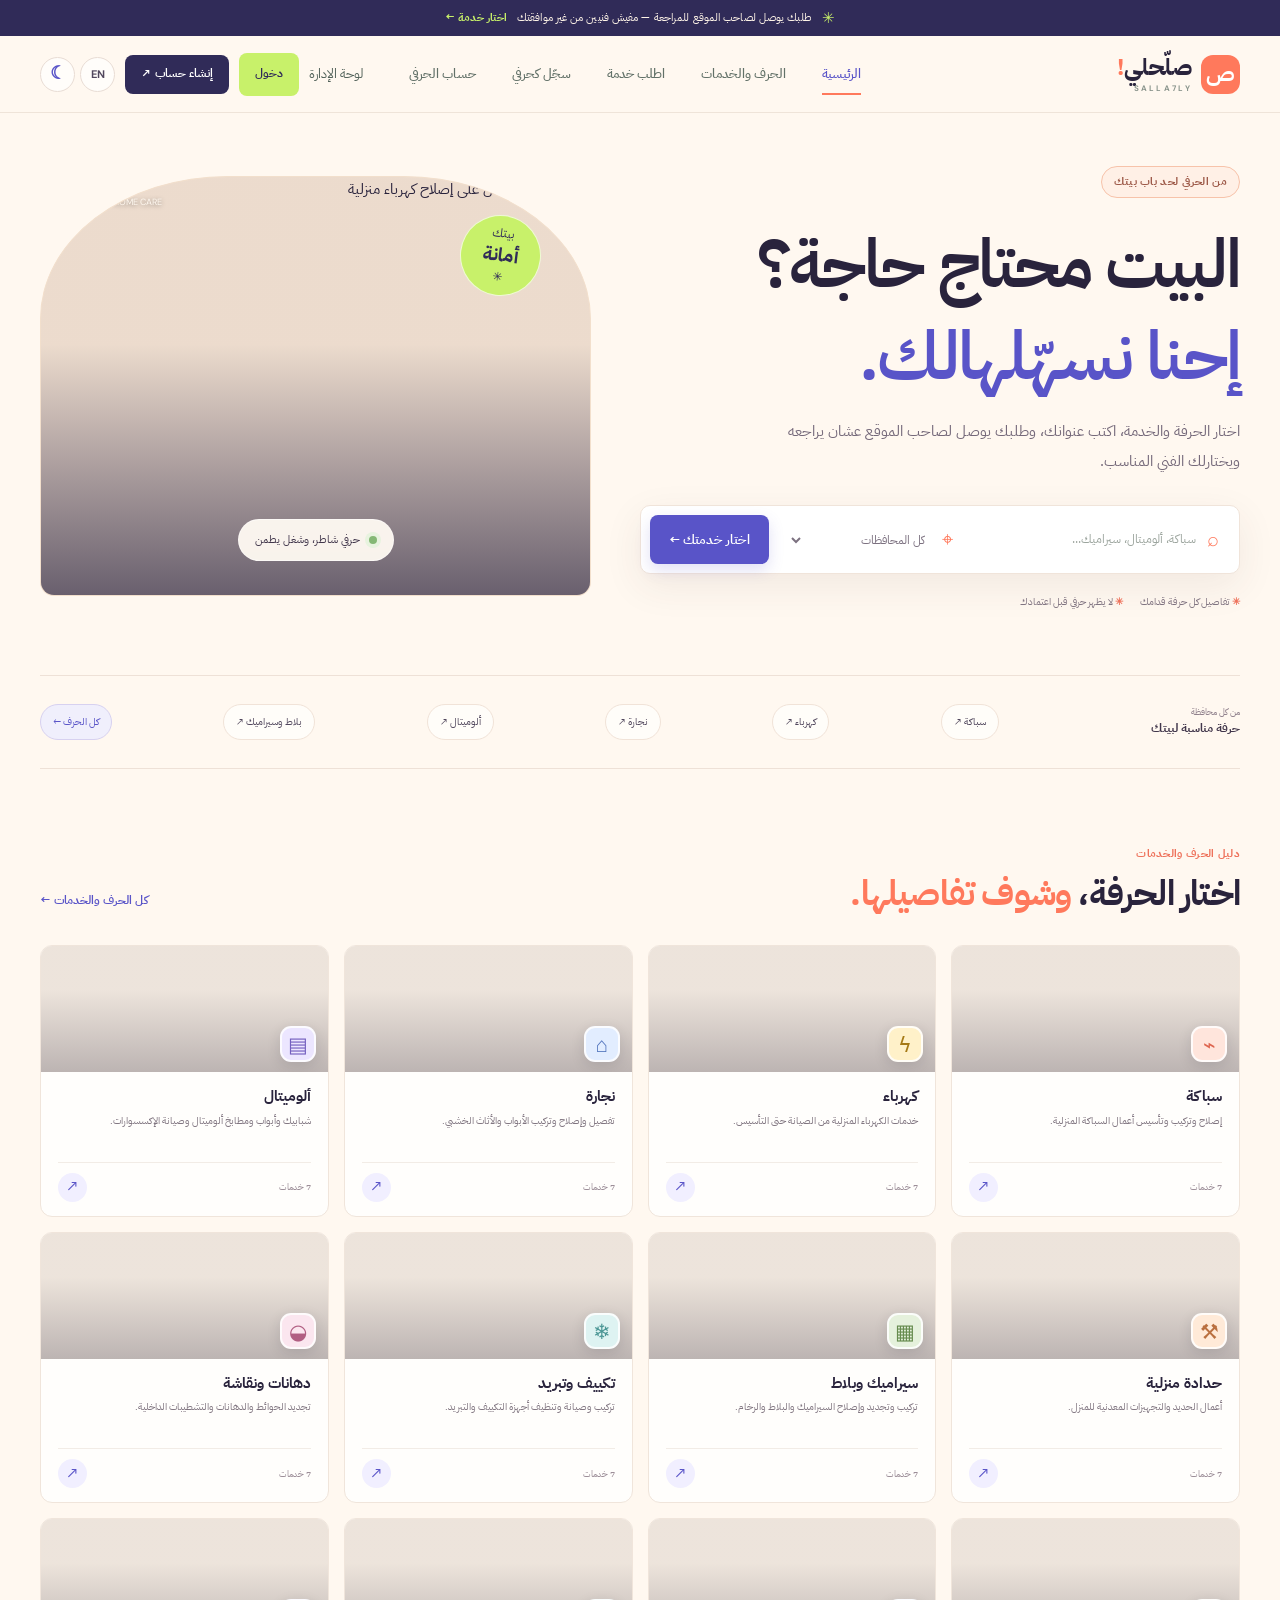
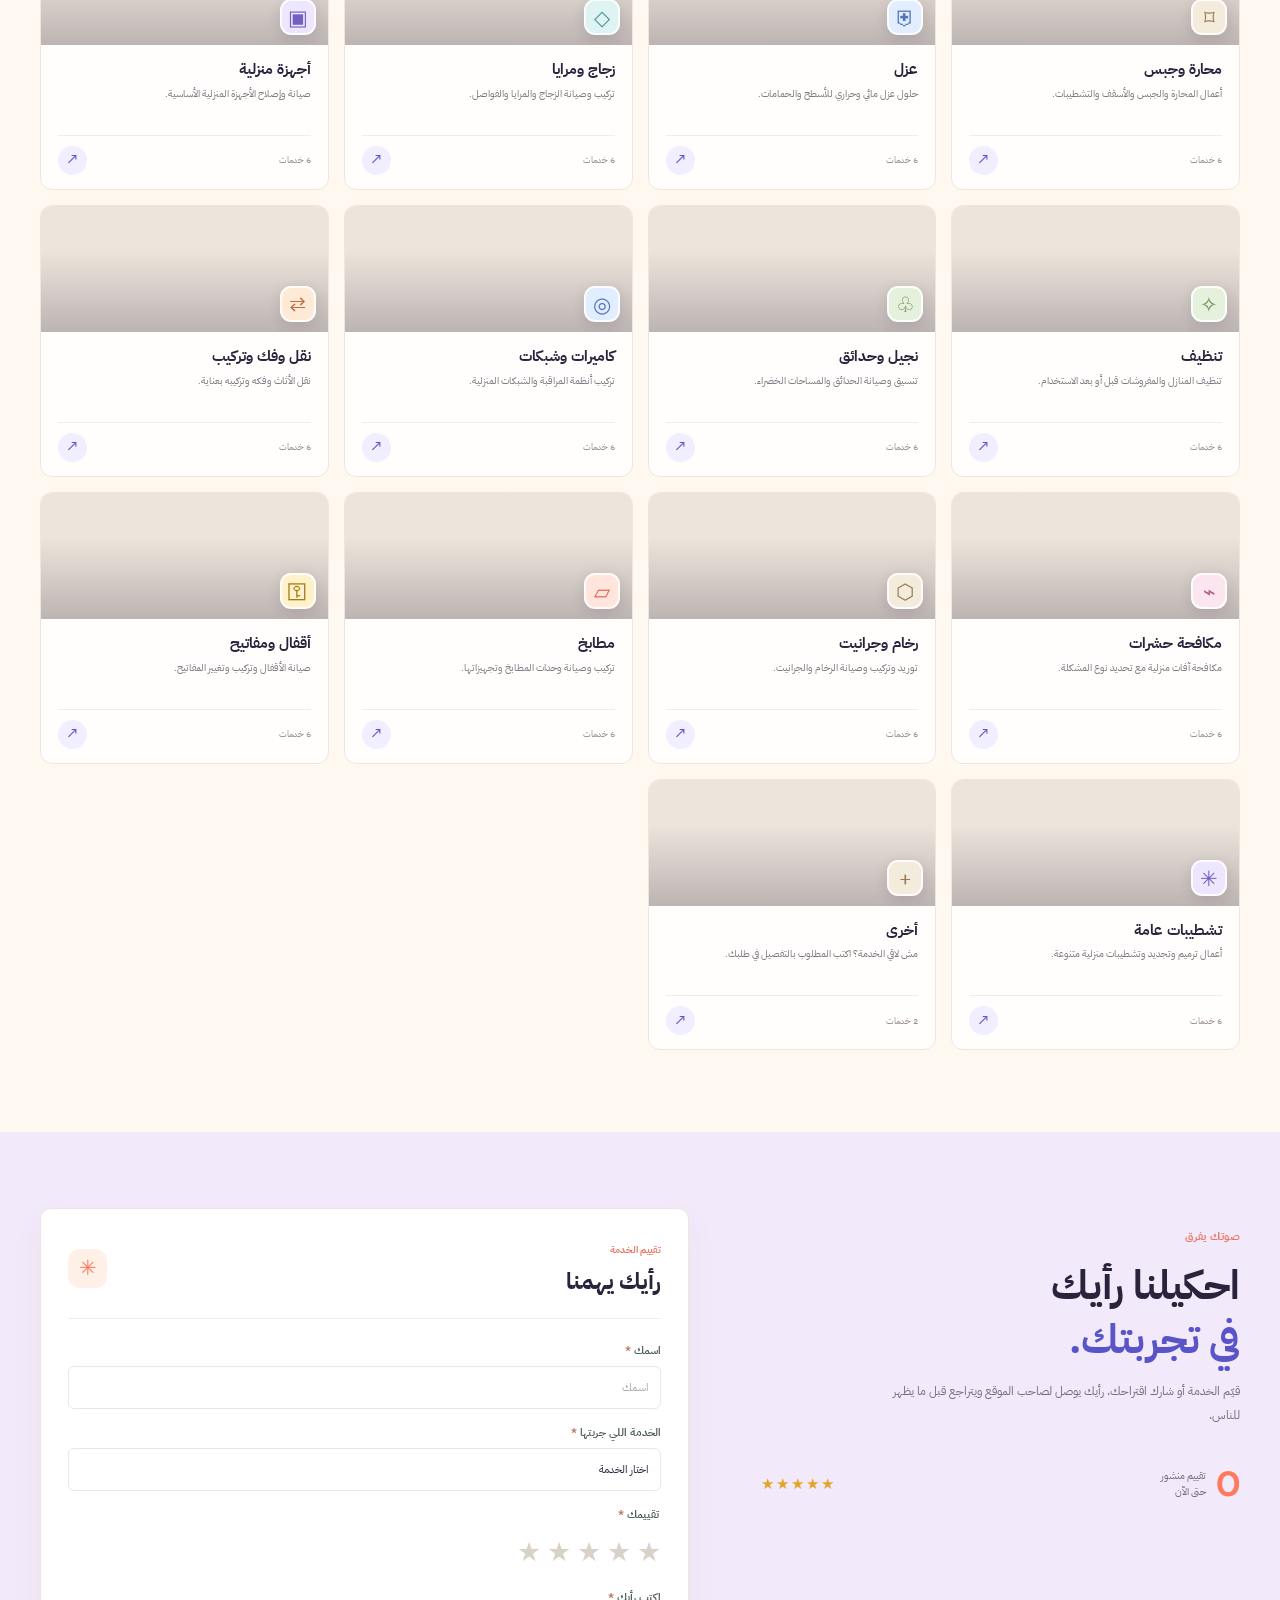
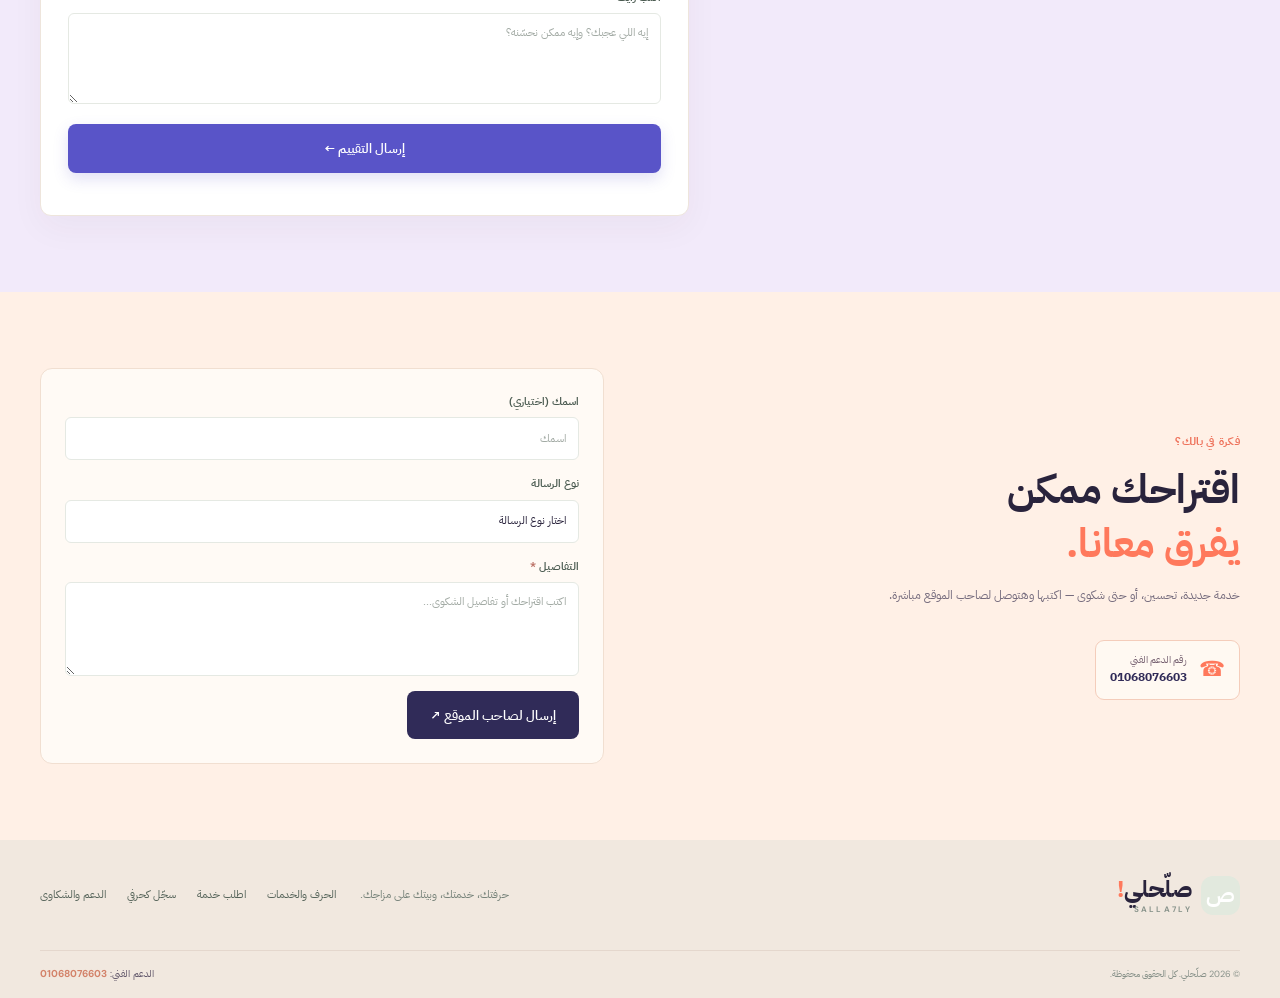
==== commit 0941e089: "تحديثات طرق الدفع والـ dark mode" ====
--- a/index.html
+++ b/index.html
@@ -13,13 +13,14 @@
   <script src="https://cdn.jsdelivr.net/npm/@supabase/supabase-js@2" defer></script>
   <script src="supabase-config.js" defer></script>
   <script src="index.js" defer></script>
+  <meta name="google-site-verification" content="BIulP9H2ouSsxPhB7HcU1ruGSUI-1x_yF18ravTurio" />
 </head>
 <body>
   <div class="announcement"><span>✳</span><span>طلبك يوصل لصاحب الموقع للمراجعة — مفيش فنيين من غير موافقتك</span><button type="button" data-page-link="services">اختار خدمة ←</button></div>
   <header class="site-header"><div class="header-inner">
     <a class="brand" href="#home" data-page-link="home"><span class="brand-mark">ص</span><span class="brand-name">صلّحلي<span class="brand-period">!</span><small>SALLA7LY</small></span></a>
     <nav class="main-nav" aria-label="التنقل الرئيسي"><a class="nav-link is-active" href="#home" data-page-link="home">الرئيسية</a><a class="nav-link" href="#services" data-page-link="services">الحرف والخدمات</a><a class="nav-link" href="#request" data-page-link="request">اطلب خدمة</a><a class="nav-link" href="#join" data-page-link="join">سجّل كحرفي</a></nav>
-    <div class="header-actions"><a class="account-link" href="admin.html">لوحة الإدارة</a><button class="button button-dark button-small" type="button" data-auth="signup">سجّل دلوقتي ↗</button><div class="display-controls"><button class="display-toggle language-toggle" type="button" id="language-toggle" aria-label="Switch to English" title="Switch language">EN</button><button class="display-toggle theme-toggle" type="button" id="theme-toggle" aria-label="تشغيل الوضع الليلي" title="الوضع الليلي"><span aria-hidden="true">☾</span></button></div><button class="menu-toggle" type="button" aria-label="فتح القائمة" aria-expanded="false"><span></span><span></span></button></div>
+    <div class="header-actions"><a class="account-link" href="admin.html">لوحة الإدارة</a><button class="button button-light button-small" type="button" data-auth="login">دخول</button><button class="button button-dark button-small" type="button" data-auth="signup">إنشاء حساب ↗</button><div class="display-controls"><button class="display-toggle language-toggle" type="button" id="language-toggle" aria-label="Switch to English" title="Switch language">EN</button><button class="display-toggle theme-toggle" type="button" id="theme-toggle" aria-label="تشغيل الوضع الليلي" title="الوضع الليلي"><span aria-hidden="true">☾</span></button></div><button class="menu-toggle" type="button" aria-label="فتح القائمة" aria-expanded="false"><span></span><span></span></button></div>
   </div></header>
   <main>
     <section class="page-section is-visible" id="page-home" data-page="home">
--- a/index.css
+++ b/index.css
@@ -704,6 +704,7 @@
 html[data-theme="dark"] .support-line { border-color: #393545; background: #211f2d; color: #f4edf6; }
 html[data-theme="dark"] .directory-tools select,
 html[data-theme="dark"] .select-wrap select,
+html[data-theme="dark"] select,
 html[data-theme="dark"] .form-label input,
 html[data-theme="dark"] .form-label textarea,
 html[data-theme="dark"] .form-label select,
@@ -713,6 +714,13 @@
 html[data-theme="dark"] .directory-search input,
 html[data-theme="dark"] .search-field input,
 html[data-theme="dark"] .search-field select { color: #f4edf6; }
+html[data-theme="dark"] select { background-color: #171622; color: #f4edf6; }
+html[data-theme="dark"] select option { background-color: #211f2d; color: #f4edf6; }
+html[data-theme="dark"] .request-payment-section,
+html[data-theme="dark"] .artisan-order-card { border-color: #393545; background: #211f2d; color: #f4edf6; }
+html[data-theme="dark"] .payment-intro,
+html[data-theme="dark"] .payment-recipient,
+html[data-theme="dark"] .request-live-status { color: #c0b5c8; }
 html[data-theme="dark"] .craft-ribbon { border-color: #393545; }
 html[data-theme="dark"] .craft-pill { border-color: #454051; background: #211f2d; color: #eee7f4; }
 html[data-theme="dark"] .craft-all,
@@ -762,6 +770,19 @@
 .availability-actions { display: flex; flex-wrap: wrap; gap: 7px; }
 .availability-actions .button { min-height: 34px; }
 .availability-dialog > .form-submit { width: 100%; }
+.request-payment-section { margin: 18px 0; padding: 16px; border: 1px solid #e7eae3; border-radius: 9px; background: #f9faf7; }
+.request-payment-section h3 { margin: 0 0 5px; font-size: 15px; }
+.payment-intro, .payment-recipient { margin: 0 0 12px; color: #657369; font-size: 11px; }
+.payment-recipient { padding: 10px 12px; border-radius: 6px; background: rgba(23, 78, 59, .08); color: #174e3b; font-size: 13px; font-weight: 700; direction: ltr; text-align: center; }
+.payment-conditional-fields[hidden] { display: none; }
+.request-live-status { min-height: 24px; padding: 8px 0; color: #52625a; font-size: 11px; }
+.artisan-dashboard { padding-top: 40px; padding-bottom: 70px; }
+.artisan-auth-panel { max-width: 430px; margin: 22px 0; padding: 20px; border: 1px solid var(--line); border-radius: 10px; background: var(--white); }
+.artisan-orders { display: grid; gap: 12px; }
+.artisan-order-card { display: grid; gap: 10px; padding: 16px; border: 1px solid var(--line); border-radius: 9px; background: var(--white); }
+.artisan-order-card > span { color: var(--ink-soft); font-size: 11px; }
+.auth-mode-toggle { width: 100%; margin-top: 10px; border: 0; background: transparent; cursor: pointer; }
+html[data-theme="dark"] .artisan-auth-panel { border-color: #393545; background: #211f2d; color: #f4edf6; }
 
 @media (max-width: 1000px) {
   .header-actions { gap: 7px; }
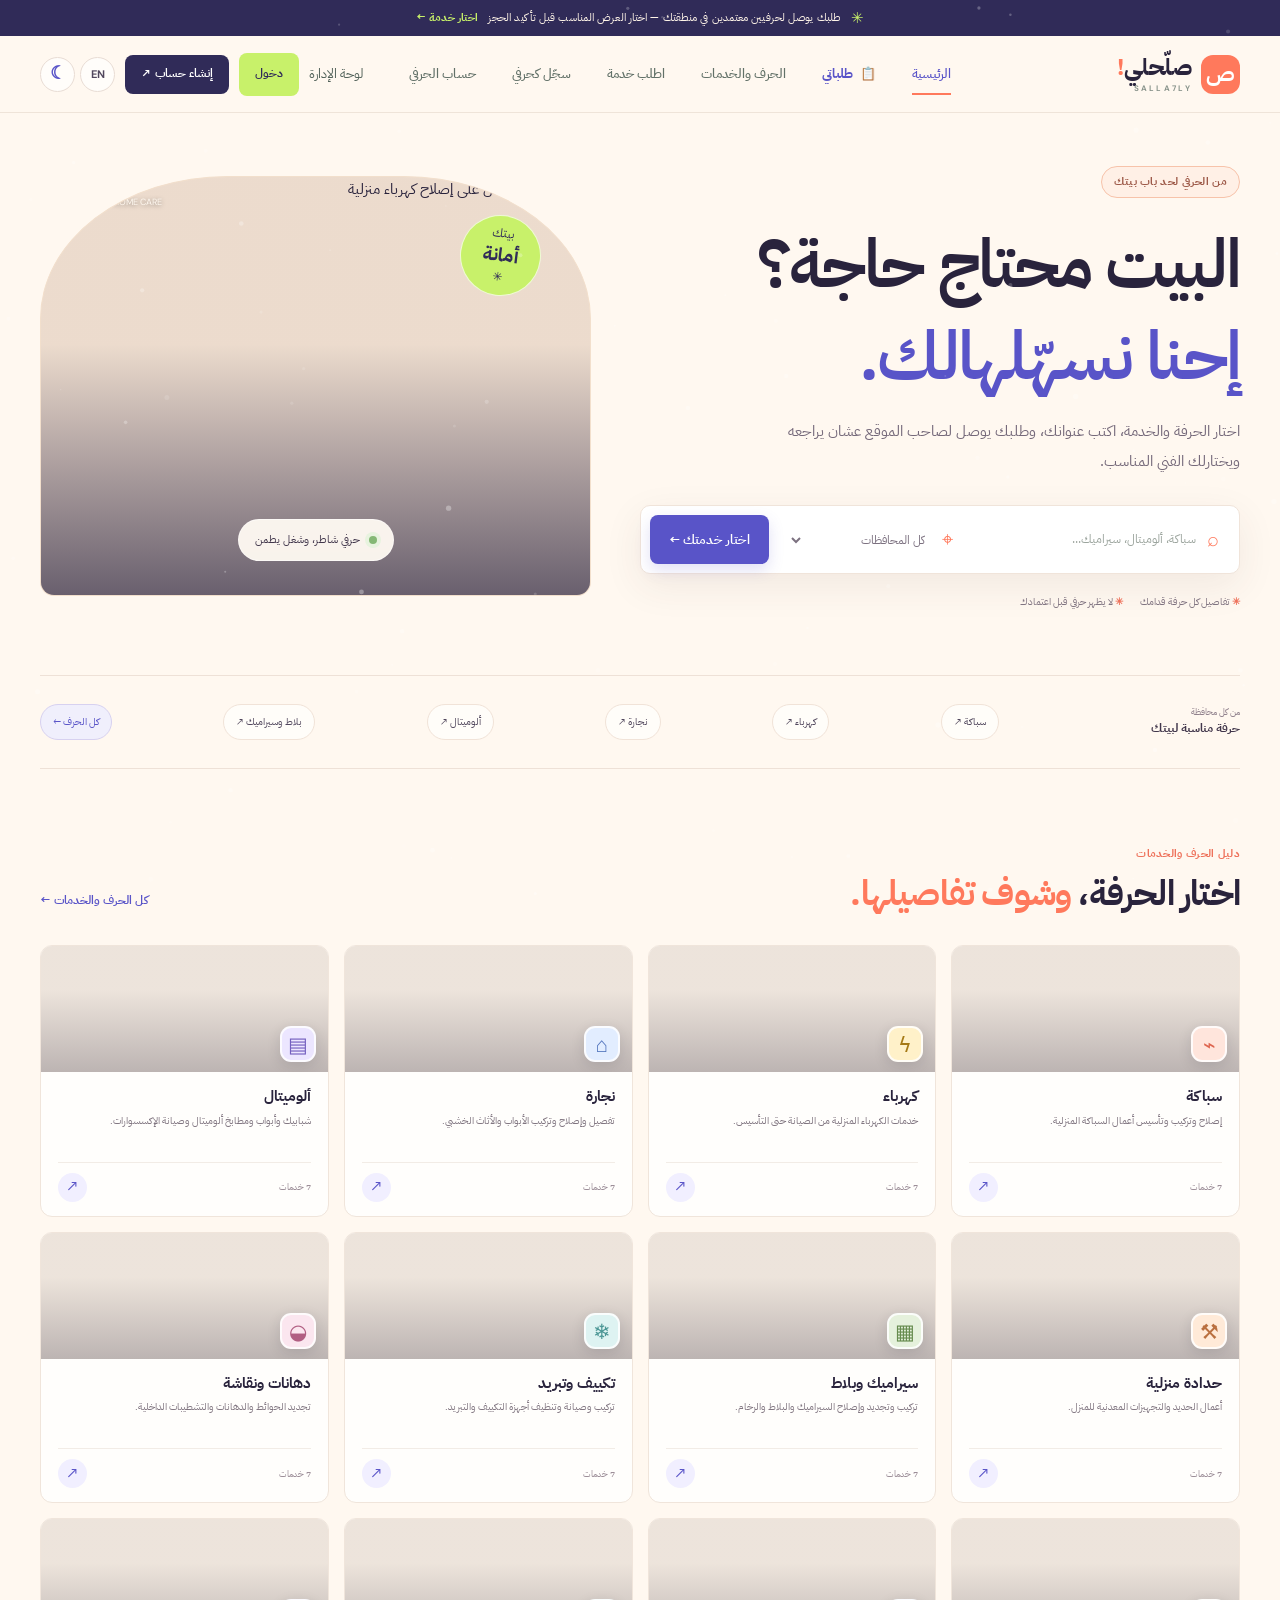
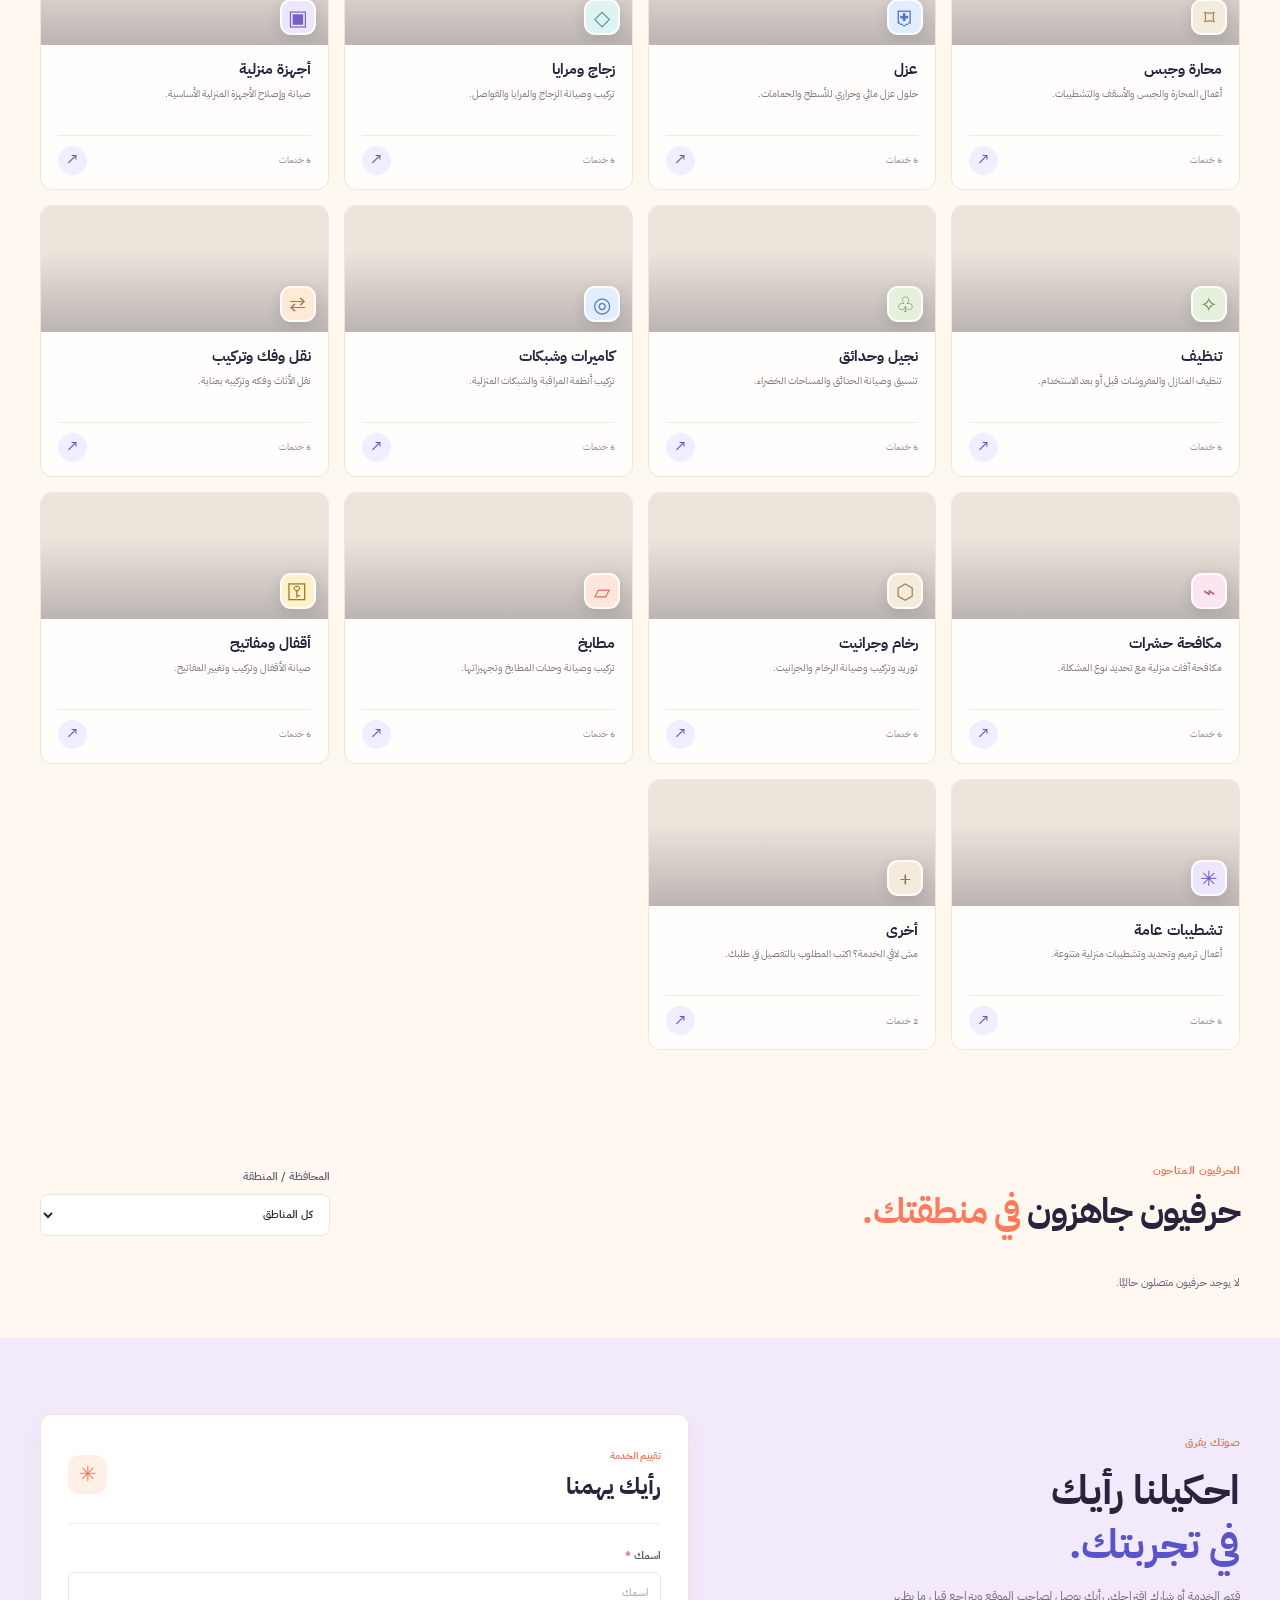
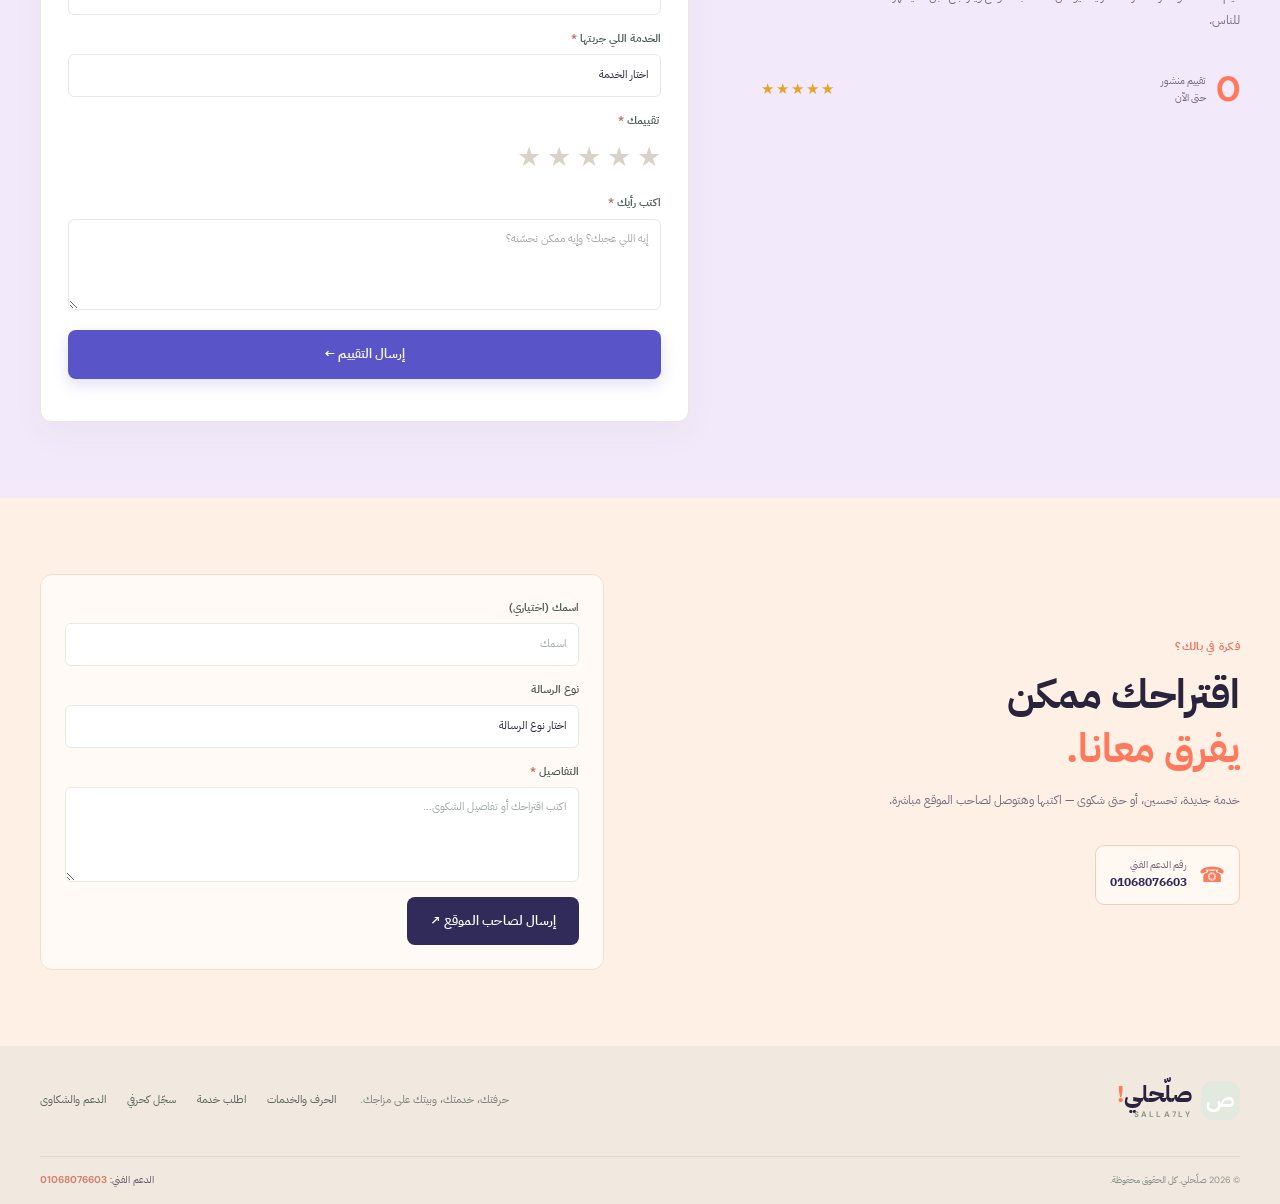
==== commit 086696af: "update: rearrange free trial notice before payment methods, remove center leader certificate image, " ====
--- a/index.html
+++ b/index.html
@@ -16,10 +16,11 @@
   <meta name="google-site-verification" content="BIulP9H2ouSsxPhB7HcU1ruGSUI-1x_yF18ravTurio" />
 </head>
 <body>
-  <div class="announcement"><span>✳</span><span>طلبك يوصل لصاحب الموقع للمراجعة — مفيش فنيين من غير موافقتك</span><button type="button" data-page-link="services">اختار خدمة ←</button></div>
+  <canvas id="snowfall-canvas" class="snowfall-canvas" aria-hidden="true"></canvas>
+  <div class="announcement"><span>✳</span><span>طلبك يوصل لحرفيين معتمدين في منطقتك — اختار العرض المناسب قبل تأكيد الحجز</span><button type="button" data-page-link="services">اختار خدمة ←</button></div>
   <header class="site-header"><div class="header-inner">
     <a class="brand" href="#home" data-page-link="home"><span class="brand-mark">ص</span><span class="brand-name">صلّحلي<span class="brand-period">!</span><small>SALLA7LY</small></span></a>
-    <nav class="main-nav" aria-label="التنقل الرئيسي"><a class="nav-link is-active" href="#home" data-page-link="home">الرئيسية</a><a class="nav-link" href="#services" data-page-link="services">الحرف والخدمات</a><a class="nav-link" href="#request" data-page-link="request">اطلب خدمة</a><a class="nav-link" href="#join" data-page-link="join">سجّل كحرفي</a></nav>
+    <nav class="main-nav" aria-label="التنقل الرئيسي"><a class="nav-link is-active" href="#home" data-page-link="home">الرئيسية</a><a class="nav-link nav-orders-link" href="#orders" data-page-link="orders"><span aria-hidden="true">📋</span> طلباتي</a><a class="nav-link" href="#services" data-page-link="services">الحرف والخدمات</a><a class="nav-link" href="#request" data-page-link="request">اطلب خدمة</a><a class="nav-link" href="#join" data-page-link="join">سجّل كحرفي</a></nav>
     <div class="header-actions"><a class="account-link" href="admin.html">لوحة الإدارة</a><button class="button button-light button-small" type="button" data-auth="login">دخول</button><button class="button button-dark button-small" type="button" data-auth="signup">إنشاء حساب ↗</button><div class="display-controls"><button class="display-toggle language-toggle" type="button" id="language-toggle" aria-label="Switch to English" title="Switch language">EN</button><button class="display-toggle theme-toggle" type="button" id="theme-toggle" aria-label="تشغيل الوضع الليلي" title="الوضع الليلي"><span aria-hidden="true">☾</span></button></div><button class="menu-toggle" type="button" aria-label="فتح القائمة" aria-expanded="false"><span></span><span></span></button></div>
   </div></header>
   <main>
@@ -38,18 +39,19 @@
     </section>
     <section class="page-section inner-page" id="page-services" data-page="services" hidden><div class="section-wrap page-heading"><div><div class="eyebrow">دليل الحرف</div><h1>خدمات البيت <span>كلها هنا.</span></h1><p>اختار الحرفة عشان تظهرلك تفاصيل الأعمال المتاحة. لا نعرض بيانات حرفيين للزوار.</p></div><span class="heading-stamp">اختيارك<br><strong>يوصل لصاحب الموقع ✳</strong></span></div><div class="section-wrap directory-tools"><label class="directory-search"><span>⌕</span><span class="sr-only">ابحث في الحرف</span><input id="directory-search" type="search" placeholder="دور على حرفة أو خدمة..."></label><label class="select-wrap"><span class="sr-only">تصفية حسب الحرفة</span><select id="trade-filter"><option value="">كل الحرف</option></select></label></div><div class="section-wrap trade-grid directory-trades" id="directory-grid"></div><p class="empty-state" id="empty-state" hidden>ملقيناش الحرفة دي. جرّب كلمة تانية.</p></section>
     <section class="page-section inner-page" id="page-request" data-page="request" hidden><div class="section-wrap form-layout"><div class="form-intro"><div class="eyebrow">طلبك يوصل لصاحب الموقع</div><h1>قولنا محتاج <span>إيه وفين.</span></h1><p>حدد الحرفة والمحافظة والمنطقة والعنوان. صاحب الموقع يراجع الطلب ويتابع معاك.</p><div class="steps-list"><div class="step-item"><span>01</span><div><strong>اختار الحرفة والخدمة</strong><small>حدد نوع الشغل بالتفصيل</small></div></div><div class="step-item"><span>02</span><div><strong>حدد المحافظة والمنطقة</strong><small>واكتب العنوان بالتفصيل</small></div></div><div class="step-item"><span>03</span><div><strong>صاحب الموقع يراجع الطلب</strong><small>ويتابع معاك الخطوة الجاية</small></div></div></div><div class="form-note"><span>✳</span><p>نسخة تجريبية: البيانات محفوظة على الجهاز الحالي فقط.</p></div></div>
-      <form class="form-card" id="request-form"><div class="form-card-heading"><div><span class="form-kicker">طلب خدمة منزلية</span><h2>تفاصيل الطلب</h2></div><span class="form-emoji">⌂</span></div><div class="form-row"><label class="form-label">الحرفة <span>*</span><select name="trade" id="request-trade" required><option value="">اختار الحرفة</option></select></label><label class="form-label">الخدمة المطلوبة <span>*</span><select name="service" id="request-service" required disabled><option value="">اختار الحرفة الأول</option></select></label></div><div class="form-row"><label class="form-label">المحافظة <span>*</span><select name="governorate" id="request-governorate" required><option value="">اختار المحافظة</option></select></label><label class="form-label">المنطقة / المركز / الحي <span>*</span><input name="area" required placeholder="مثال: مدينة نصر، مركز طنطا" autocomplete="address-level2"></label></div><label class="form-label">الشارع والعنوان بالتفصيل <span>*</span><input name="address" required placeholder="اسم الشارع، رقم العمارة، الدور، علامة مميزة..." autocomplete="street-address"></label><label class="form-label">وصف إضافي للشغل<textarea name="details" rows="3" placeholder="اشرح المشكلة أو المطلوب والوقت المناسب..."></textarea></label><div class="form-row"><label class="form-label">اسم العميل <span>*</span><input name="name" required autocomplete="name" placeholder="الاسم بالكامل"></label><label class="form-label">رقم الموبايل <span>*</span><input name="phone" type="tel" required inputmode="tel" pattern="01[0-2,5]{1}[0-9]{8}" placeholder="01xxxxxxxxx" title="اكتب رقم موبايل مصري صحيح"></label></div><label class="form-label">طريقة الدفع المفضلة<select name="payment_method" id="payment-method"><option value="">اختار طريقة الدفع</option><option value="instapay">InstaPay</option><option value="vodafone_cash">Vodafone Cash</option></select></label><p class="privacy-copy" id="payment-instructions">الدفع يتم يدويًا بعد تأكيد السعر؛ لا يتم خصم أي مبلغ تلقائيًا.</p><button class="button button-primary form-submit" type="submit">إرسال الطلب لصاحب الموقع ←</button><p class="privacy-copy">لن يظهر أي حرفي قبل اعتماد صاحب الموقع.</p></form>
+      <form class="form-card" id="request-form"><div class="form-card-heading"><div><span class="form-kicker">طلب خدمة منزلية</span><h2>تفاصيل الطلب</h2></div><span class="form-emoji">⌂</span></div><div class="form-row"><label class="form-label">الحرفة <span>*</span><select name="trade" id="request-trade" required><option value="">اختار الحرفة</option></select></label><label class="form-label">الخدمة المطلوبة <span>*</span><select name="service" id="request-service" required disabled><option value="">اختار الحرفة الأول</option></select></label></div><div class="form-row"><label class="form-label">المحافظة <span>*</span><select name="governorate" id="request-governorate" required><option value="">اختار المحافظة</option></select></label><label class="form-label">المنطقة / المركز / الحي <span>*</span><input name="area" required placeholder="مثال: مدينة نصر، مركز طنطا" autocomplete="address-level2"></label></div><label class="form-label">الشارع والعنوان بالتفصيل <span>*</span><input name="address" required placeholder="اسم الشارع، رقم العمارة، الدور، علامة مميزة..." autocomplete="street-address"></label><div class="request-location-tools"><button class="text-link request-location-button" id="request-location-button" type="button">⌖ استخدم موقعي الحالي</button><span id="request-location-status" aria-live="polite">أدخل العنوان يدويًا أو حدّد موقعك عبر GPS.</span><input name="location_latitude" id="request-location-latitude" type="hidden"><input name="location_longitude" id="request-location-longitude" type="hidden"></div><label class="form-label">وصف إضافي للشغل<textarea name="details" rows="3" placeholder="اشرح المشكلة أو المطلوب والوقت المناسب..."></textarea></label><label class="form-label">السعر المقترح / ميزانيتك (جنيه) <input name="proposed_price" type="number" min="1" step="0.01" inputmode="decimal" placeholder="اختياري — مثال: 500"></label><div class="form-row"><label class="form-label">اسم العميل <span>*</span><input name="name" required autocomplete="name" placeholder="الاسم بالكامل"></label><label class="form-label">رقم الموبايل <span>*</span><input name="phone" type="tel" required inputmode="tel" pattern="01[0-2,5]{1}[0-9]{8}" placeholder="01xxxxxxxxx" title="اكتب رقم موبايل مصري صحيح"></label></div><label class="form-label">طريقة الدفع المفضلة<select name="payment_method" id="payment-method"><option value="">اختار طريقة الدفع</option><option value="instapay">InstaPay</option><option value="vodafone_cash">Vodafone Cash</option></select></label><p class="privacy-copy" id="payment-instructions">الدفع يتم يدويًا بعد تأكيد السعر؛ لا يتم خصم أي مبلغ تلقائيًا.</p><button class="button button-primary form-submit" type="submit">إرسال الطلب لصاحب الموقع ←</button><p class="privacy-copy">لن يظهر أي حرفي قبل اعتماد صاحب الموقع.</p></form>
     </div></section>
     <section class="page-section inner-page" id="page-join" data-page="join" hidden><div class="join-hero"><div class="section-wrap join-hero-inner"><div><div class="eyebrow eyebrow-light">باب التقديم مفتوح</div><h1>حرفي شاطر؟<br><span>قدّم طلبك.</span></h1><p>سجل بياناتك. طلبك هيفضل قيد المراجعة ومش هتظهر بياناتك للناس إلا بعد موافقة صاحب الموقع.</p></div><div class="join-stamp">تقديم<br><strong>ومراجعة يدوية</strong></div></div></div>
       <div class="section-wrap join-content"><div class="join-benefits"><div class="eyebrow">تسجيل الفنيين</div><h2>بياناتك عند<br>صاحب الموقع.</h2><article><span>01</span><div><strong>املأ بياناتك وتخصصك</strong><p>حدد المحافظة والمنطقة اللي بتشتغل فيها.</p></div></article><article><span>02</span><div><strong>قدّم صورة الهوية</strong><p>للمراجعة، ومش هتظهر للزوار.</p></div></article><article><span>03</span><div><strong>استنى قرار القبول</strong><p>مفيش ظهور تلقائي للحرفيين.</p></div></article><div class="join-quote">نسخة تجريبية: لا تستخدم بيانات أو صور بطاقة حقيقية.</div></div>
       <form class="form-card join-form" id="join-form"><div class="form-card-heading"><div><span class="form-kicker">تسجيل جديد للمراجعة</span><h2>بيانات الحرفي</h2></div><span class="form-emoji">✳</span></div><div class="form-row"><label class="form-label">الاسم بالكامل <span>*</span><input name="name" required placeholder="الاسم كما بالبطاقة" autocomplete="name"></label><label class="form-label">رقم الموبايل <span>*</span><input name="phone" type="tel" required inputmode="tel" pattern="01[0-2,5]{1}[0-9]{8}" placeholder="01xxxxxxxxx" title="اكتب رقم موبايل مصري صحيح"></label></div><div class="form-row"><label class="form-label">الحرفة / التخصص <span>*</span><select name="trade" id="join-trade" required><option value="">اختار الحرفة</option></select></label><label class="form-label">سنين الخبرة <span>*</span><select name="experience" required><option value="">اختار</option><option>أقل من سنة</option><option>1 - 3 سنين</option><option>4 - 7 سنين</option><option>أكتر من 7 سنين</option></select></label></div><div class="form-row"><label class="form-label">المحافظة <span>*</span><select name="governorate" id="join-governorate" required><option value="">اختار المحافظة</option></select></label><label class="form-label">المنطقة / المركز / الحي <span>*</span><input name="area" required placeholder="منطقة العمل" autocomplete="address-level2"></label></div><label class="form-label">العنوان بالتفصيل <span>*</span><input name="address" required placeholder="الشارع، المنطقة، المدينة" autocomplete="street-address"></label><label class="form-label">صورة بطاقة الرقم القومي <span>*</span><span class="upload-help">JPG أو PNG أو WebP — بحد أقصى 5 ميجابايت</span><span class="upload-box"><input id="id-upload" name="id-image" type="file" accept="image/jpeg,image/png,image/webp" required><span class="upload-content"><span class="upload-icon">↑</span><strong>اختار صورة البطاقة</strong><small>لا ترفع صورة حقيقية في النموذج التجريبي</small></span><img id="id-preview" class="id-preview" alt="معاينة صورة البطاقة" hidden></span></label><label class="checkbox-label"><input type="checkbox" required><span>أقر بصحة بياناتي وأوافق على مراجعتها.</span></label><button class="button button-primary form-submit" type="submit">إرسال طلب التسجيل ←</button><p class="privacy-copy">البيانات والصورة لا تُرسل لخادم في هذه النسخة التجريبية.</p></form></div></section>
     <section class="page-section inner-page" id="page-account" data-page="account" hidden><div class="section-wrap account-page"><div class="account-header"><div><div class="eyebrow">حسابك وإدارة الموقع</div><h1>لوحة <span>المتابعة.</span></h1><p>البيانات هنا محفوظة على المتصفح الحالي للتجربة فقط.</p></div><button class="button button-primary" type="button" data-page-link="request">+ طلب خدمة</button></div><div class="dashboard-notice">⚠ لوحة تجريبية محلية. اعتماد الفنيين وحفظ بيانات العملاء بشكل آمن يتطلب خادمًا وتسجيل دخول لصاحب الموقع.</div><div class="account-tabs" role="tablist"><button class="account-tab is-selected" type="button" data-account-tab="orders">طلبات العملاء <span id="order-count">٠</span></button><button class="account-tab" type="button" data-account-tab="workers">طلبات الحرفيين <span id="worker-count">٠</span></button><button class="account-tab" type="button" data-account-tab="messages">آراء واقتراحات <span id="message-count">٠</span></button><button class="account-tab" type="button" data-account-tab="settings">إعدادات الدعم</button></div><div class="account-panel" id="account-orders"><div class="account-empty"><span class="empty-icon">⌂</span><h2>مفيش طلبات لسه</h2><p>طلبات العملاء هتظهر هنا بالتفاصيل.</p><button class="button button-dark" type="button" data-page-link="request">جرّب تبعت طلب ←</button></div><div id="orders-list"></div></div><div class="account-panel" id="account-workers" hidden><div class="account-empty"><span class="empty-icon">✳</span><h2>مفيش طلبات انضمام</h2><p>طلبات الحرفيين هتظهر هنا للمراجعة والقبول.</p><button class="button button-dark" type="button" data-page-link="join">سجّل حرفي ←</button></div><div id="workers-list"></div></div><div class="account-panel" id="account-messages" hidden><div class="account-empty"><span class="empty-icon">♡</span><h2>مفيش رسائل لسه</h2><p>التقييمات والاقتراحات والشكاوى هتظهر هنا.</p></div><div id="messages-list"></div></div><div class="account-panel" id="account-settings" hidden><form class="form-card support-settings" id="support-settings"><h2>بيانات التواصل مع الدعم</h2><p>اكتب رقم الدعم الفني عشان يظهر للزوار.</p><label class="form-label">رقم الدعم الفني<input name="phone" type="tel" inputmode="tel" placeholder="مثال: 01000000000"></label><button class="button button-primary" type="submit">حفظ رقم الدعم</button></form></div></div></section>
+    <section class="page-section inner-page" id="page-orders" data-page="orders" hidden><div class="section-wrap"><div class="page-heading"><div><div class="eyebrow">حساب العميل</div><h1>طلباتي <span>ومحادثاتي.</span></h1><p>تابع طلباتك الحالية والسابقة وافتح المحادثة المباشرة مع الحرفي.</p></div><button class="button button-primary" type="button" data-page-link="request">+ طلب خدمة</button></div><div id="customer-orders-list" class="customer-orders-list" aria-live="polite"></div></div></section>
   </main>
-  <footer class="site-footer" id="support"><div class="section-wrap footer-top"><a class="brand brand-footer" href="#home" data-page-link="home"><span class="brand-mark">ص</span><span class="brand-name">صلّحلي<span class="brand-period">!</span><small>SALLA7LY</small></span></a><p>حرفتك، خدمتك، وبيتك على مزاجك.</p><div class="footer-links"><button type="button" data-page-link="services">الحرف والخدمات</button><button type="button" data-page-link="request">اطلب خدمة</button><button type="button" data-page-link="join">سجّل كحرفي</button><button type="button" data-page-link="account">الدعم والشكاوى</button></div></div><div class="section-wrap footer-bottom"><span>© 2026 صلّحلي. كل الحقوق محفوظة.</span><a id="support-call" href="#support">الدعم الفني: <b id="footer-support-number">يُضاف من إعدادات الموقع</b></a></div></footer>
+  <footer class="site-footer" id="support"><div class="section-wrap footer-top"><a class="brand brand-footer" href="#home" data-page-link="home"><span class="brand-mark">ص</span><span class="brand-name">صلّحلي<span class="brand-period">!</span><small>SALLA7LY</small></span></a><p>حرفتك، خدمتك، وبيتك على مزاجك.</p><div class="footer-links"><button type="button" data-page-link="services">الحرف والخدمات</button><button type="button" data-page-link="request">اطلب خدمة</button><button type="button" data-page-link="join">سجّل كحرفي</button><button type="button" data-page-link="account">الدعم والشكاوى</button></div></div><div class="section-wrap footer-bottom"><span>© 2026 صلّحلي. كل الحقوق محفوظة.</span><a id="support-call" href="https://wa.me/201068076603" target="_blank" rel="noopener noreferrer">الدعم الفني: <b id="footer-support-number">01068076603</b></a></div></footer>
   <dialog class="details-dialog" id="details-dialog" aria-labelledby="details-title"><button type="button" class="dialog-close" aria-label="إغلاق">×</button><div class="detail-kicker">تفاصيل الحرفة</div><h2 id="details-title"></h2><p id="details-description"></p><div class="detail-task-list" id="detail-task-list"></div><button class="button button-primary form-submit" id="detail-request" type="button">اطلب الخدمة دي ←</button></dialog>
   <dialog class="worker-review-dialog" id="worker-review-dialog" aria-labelledby="worker-review-title"><button type="button" class="dialog-close" aria-label="إغلاق">×</button><div class="detail-kicker">مراجعة طلب الانضمام</div><h2 id="worker-review-title">مراجعة بيانات الحرفي</h2><dl class="worker-review-fields" id="worker-review-fields"></dl><section class="worker-review-id"><h3>صورة البطاقة</h3><img id="worker-review-image" alt="صورة بطاقة الحرفي" hidden><p id="worker-review-image-note"></p></section><p class="worker-review-privacy">الصورة والبيانات محفوظة محليًا على هذا المتصفح في النسخة التجريبية.</p><button class="button button-primary form-submit" id="worker-review-approve" type="button" data-action="approve-worker">اقبل الحرفي بعد المراجعة</button></dialog>
   <dialog class="availability-dialog" id="availability-dialog" aria-labelledby="availability-title"><button type="button" class="dialog-close" aria-label="إغلاق">×</button><div class="detail-kicker">تحديث طلبك</div><h2 id="availability-title"></h2><p id="availability-description"></p><div id="availability-workers" class="availability-workers"></div><button type="button" class="button button-light form-submit dialog-dismiss" data-dialog-close>إغلاق</button></dialog>
-  <dialog class="auth-dialog" id="auth-dialog" aria-labelledby="auth-title"><button type="button" class="dialog-close" aria-label="إغلاق">×</button><div class="auth-brand">✳</div><div class="eyebrow">حساب العميل</div><h2 id="auth-title">سجّل حسابك.</h2><p class="auth-description">بياناتك تساعدنا نتابع طلباتك.</p><form id="auth-form"><label class="form-label">الاسم بالكامل <span>*</span><input name="name" required autocomplete="name" placeholder="اسمك"></label><label class="form-label">رقم الموبايل <span>*</span><input name="phone" type="tel" required inputmode="tel" pattern="01[0-2,5]{1}[0-9]{8}" placeholder="01xxxxxxxxx"></label><button class="button button-primary form-submit" type="submit">حفظ بياناتي ←</button></form><p class="privacy-copy">نسخة تجريبية محلية: لا ترسل بيانات حقيقية في الوقت الحالي.</p></dialog>
+  <dialog class="auth-dialog" id="auth-dialog" aria-labelledby="auth-title"><button type="button" class="dialog-close" aria-label="إغلاق">×</button><div class="auth-brand">✳</div><div class="eyebrow">حساب العميل</div><h2 id="auth-title">سجّل حسابك.</h2><p class="auth-description">بياناتك تساعدنا نتابع طلباتك.</p><form id="auth-form"><label class="form-label">الاسم بالكامل <span>*</span><input name="name" required autocomplete="name" placeholder="اسمك"></label><label class="form-label">رقم الموبايل <span>*</span><input name="phone" type="tel" required inputmode="tel" autocomplete="tel" placeholder="01xxxxxxxxx أو +201xxxxxxxxx"></label><label class="form-label">الرقم القومي <span>*</span><input name="national_id" required inputmode="numeric" pattern="[0-9]{14}" maxlength="14" placeholder="14 رقمًا"></label><label class="form-label">كلمة المرور <span>*</span><input name="password" type="password" required minlength="8" autocomplete="new-password" placeholder="8 أحرف أو أرقام على الأقل"></label><p class="error-message" id="auth-error" role="alert" hidden></p><button class="button button-primary form-submit" type="submit">إنشاء حساب</button></form><button class="text-link auth-reset-toggle" id="auth-reset-toggle" type="button">نسيت كلمة المرور؟</button><form id="password-reset-form" class="password-reset-form" hidden><h3>إعادة تعيين كلمة المرور</h3><p class="privacy-copy">أدخل رقم الموبايل لإرسال رمز تحقق SMS.</p><label class="form-label">رقم الموبايل<input name="phone" type="tel" required inputmode="tel" autocomplete="tel" placeholder="01xxxxxxxxx أو +201xxxxxxxxx"></label><label class="form-label" data-reset-field="otp" hidden>رمز التحقق<input name="otp" type="text" inputmode="numeric" autocomplete="one-time-code" pattern="[0-9]{6}" maxlength="6" placeholder="6 أرقام"></label><label class="form-label" data-reset-field="password" hidden>كلمة المرور الجديدة<input name="password" type="password" minlength="8" autocomplete="new-password" placeholder="8 أحرف أو أرقام على الأقل"></label><p class="error-message" id="reset-error" role="alert" hidden></p><button class="button button-primary form-submit" type="submit">إرسال رمز التحقق</button><button class="text-link auth-reset-back" id="auth-reset-back" type="button">العودة لتسجيل الدخول</button></form><p class="privacy-copy" id="auth-privacy-copy">التسجيل والدخول برقم الهاتف وكلمة المرور دون SMS؛ استعادة كلمة المرور تتطلب مزود SMS ورقم هاتف موثقًا في Supabase.</p></dialog>
   <div class="toast" id="toast" role="status" aria-live="polite"></div>
 </body>
 </html>
--- a/index.css
+++ b/index.css
@@ -38,6 +38,8 @@
 .brand-name small { display: block; margin-top: 3px; color: #89948c; font-family: "DM Sans", sans-serif; font-size: 8px; font-weight: 700; letter-spacing: 2.3px; }
 .main-nav { display: flex; align-items: center; gap: 36px; margin-inline-start: auto; margin-inline-end: 45px; }
 .nav-link { position: relative; padding: 27px 0; color: #627168; font-size: 13px; font-weight: 500; transition: color .2s; }
+.nav-orders-link { color: var(--green); font-weight: 700; white-space: nowrap; }
+.nav-orders-link > span { margin-inline-end: 4px; }
 .nav-link:hover, .nav-link.is-active { color: var(--green); }
 .nav-link.is-active::after { position: absolute; right: 0; bottom: 17px; left: 0; height: 2px; background: #86a55d; content: ""; }
 .header-actions { display: flex; align-items: center; gap: 16px; }
@@ -162,6 +164,13 @@
 .page-heading h1, .account-header h1 { margin: 10px 0 5px; font-size: clamp(32px, 4vw, 49px); line-height: 1.35; letter-spacing: -1.1px; }
 .page-heading h1 span, .account-header h1 span { color: #78915e; }
 .page-heading p, .account-header p { margin: 0; color: #76827a; font-size: 13px; }
+.customer-orders-list { display: grid; gap: 12px; }
+.customer-order-card { display: grid; grid-template-columns: minmax(0, 1fr) auto; align-items: center; gap: 10px 18px; padding: 16px; border: 1px solid var(--line); border-radius: 9px; background: var(--white); }
+.customer-order-card strong { display: block; font-size: 13px; }
+.customer-order-card p { margin: 5px 0 0; color: var(--ink-soft); font-size: 11px; }
+.customer-order-card .record-status { justify-self: start; }
+.customer-order-card .button { grid-row: 1 / span 2; grid-column: 2; }
+.customer-orders-empty { padding: 28px; border: 1px solid var(--line); border-radius: 9px; background: var(--white); color: var(--ink-soft); text-align: center; }
 .heading-stamp { padding: 10px 15px; border: 1px solid #dfe6d4; border-radius: 50% 48% 45% 50%; color: #7f916e; font-size: 10px; text-align: center; transform: rotate(5deg); }
 .heading-stamp strong { color: var(--green); }
 .directory-tools { display: flex; align-items: center; gap: 12px; flex-wrap: wrap; padding: 15px; border: 1px solid var(--line); border-radius: 9px; background: white; }
@@ -219,6 +228,10 @@
 .form-label input:focus, .form-label textarea:focus, .form-label select:focus { border-color: #9bad8b; box-shadow: 0 0 0 3px rgba(139, 164, 116, .1); }
 .form-label textarea { min-height: 91px; resize: vertical; }
 .form-label select { appearance: none; }
+.request-location-tools { display: flex; align-items: center; flex-wrap: wrap; gap: 4px 12px; margin: -8px 0 15px; }
+.request-location-button { min-height: 32px; }
+.request-location-tools > span { color: var(--ink-soft); font-size: 10px; }
+.artisan-order-location { color: var(--green) !important; }
 .form-row { display: grid; grid-template-columns: 1fr 1fr; gap: 13px; }
 .form-submit { width: 100%; min-height: 49px; margin-top: 5px; }
 .privacy-copy { margin: 11px 0 0; color: #9aa39c; font-size: 9px; text-align: center; line-height: 1.8; }
@@ -282,7 +295,7 @@
 .profile-notice { color: #89948c; font-size: 11px; }
 .favorite-list { display: grid; grid-template-columns: repeat(3, 1fr); gap: 16px; }
 
-.auth-dialog { width: min(430px, calc(100% - 32px)); padding: 31px; border: 1px solid #e6eae2; border-radius: 13px; background: var(--paper); color: var(--ink); box-shadow: 0 25px 90px rgba(14, 31, 21, .25); }
+.auth-dialog { position: relative; width: min(430px, calc(100% - 32px)); padding: 31px 31px 56px; border: 1px solid #e6eae2; border-radius: 13px; background: var(--paper); color: var(--ink); box-shadow: 0 25px 90px rgba(14, 31, 21, .25); }
 .auth-dialog::backdrop { background: rgba(16, 29, 21, .57); backdrop-filter: blur(3px); }
 .dialog-close { position: absolute; top: 13px; left: 15px; width: 30px; height: 30px; border: 0; border-radius: 50%; background: #e9ede5; color: #657269; font-size: 22px; line-height: 1; cursor: pointer; }
 .auth-brand { width: 42px; height: 42px; display: grid; place-items: center; margin-bottom: 15px; border-radius: 12px; background: #e8f0e4; color: #718b59; font-size: 24px; }
@@ -291,8 +304,10 @@
 .auth-dialog .form-submit { margin-top: 6px; }
 .auth-switch { width: 100%; margin-top: 16px; padding: 8px; border: 0; background: none; color: #839087; font-size: 10px; cursor: pointer; }
 .auth-switch strong { color: var(--green); }
-.toast { position: fixed; z-index: 50; right: 50%; bottom: 25px; max-width: calc(100% - 32px); padding: 12px 20px; border: 1px solid rgba(255,255,255,.1); border-radius: 8px; background: var(--green-deep); color: white; box-shadow: 0 8px 25px rgba(19, 45, 31, .22); font-size: 12px; opacity: 0; pointer-events: none; transform: translate(50%, 12px); transition: opacity .2s, transform .2s; }
+.error-message { position: relative; z-index: 99999; margin: 0 0 10px; color: #b42318; font-size: 12px; font-weight: 600; line-height: 1.5; }
+.toast { position: fixed; z-index: 99999; right: 50%; bottom: 25px; max-width: calc(100% - 32px); padding: 12px 20px; border: 1px solid rgba(255,255,255,.1); border-radius: 8px; background: var(--green-deep); color: white; box-shadow: 0 8px 25px rgba(19, 45, 31, .22); font-size: 12px; opacity: 0; pointer-events: none; transform: translate(50%, 12px); transition: opacity .2s, transform .2s; }
 .toast.is-visible { opacity: 1; transform: translate(50%, 0); }
+dialog .toast { position: absolute; z-index: 99999; right: 50%; bottom: 16px; }
 
 @media (max-width: 1000px) {
   .main-nav { gap: 21px; margin-inline-end: 24px; }
@@ -717,10 +732,14 @@
 html[data-theme="dark"] select { background-color: #171622; color: #f4edf6; }
 html[data-theme="dark"] select option { background-color: #211f2d; color: #f4edf6; }
 html[data-theme="dark"] .request-payment-section,
-html[data-theme="dark"] .artisan-order-card { border-color: #393545; background: #211f2d; color: #f4edf6; }
+html[data-theme="dark"] .artisan-order-card,
+html[data-theme="dark"] .customer-order-tracking { border-color: #393545; background: #211f2d; color: #f4edf6; }
 html[data-theme="dark"] .payment-intro,
 html[data-theme="dark"] .payment-recipient,
-html[data-theme="dark"] .request-live-status { color: #c0b5c8; }
+html[data-theme="dark"] .request-live-status,
+html[data-theme="dark"] .deposit-note,
+html[data-theme="dark"] .salla7ly-guarantee p,
+html[data-theme="dark"] .salla7ly-guarantee small { color: #c0b5c8; }
 html[data-theme="dark"] .craft-ribbon { border-color: #393545; }
 html[data-theme="dark"] .craft-pill { border-color: #454051; background: #211f2d; color: #eee7f4; }
 html[data-theme="dark"] .craft-all,
@@ -774,15 +793,70 @@
 .request-payment-section h3 { margin: 0 0 5px; font-size: 15px; }
 .payment-intro, .payment-recipient { margin: 0 0 12px; color: #657369; font-size: 11px; }
 .payment-recipient { padding: 10px 12px; border-radius: 6px; background: rgba(23, 78, 59, .08); color: #174e3b; font-size: 13px; font-weight: 700; direction: ltr; text-align: center; }
+.salla7ly-guarantee { margin: 12px 0 16px; padding: 12px; border: 1px solid #dfe9d9; border-radius: 8px; background: #f0f5eb; }
+.salla7ly-guarantee strong { color: #174e3b; font-size: 13px; }
+.salla7ly-guarantee p { margin: 5px 0; color: #52625a; font-size: 11px; }
+.salla7ly-guarantee small { color: #778379; font-size: 9px; }
+.deposit-note { margin: 3px 0 12px; color: #657369; font-size: 10px; }
 .payment-conditional-fields[hidden] { display: none; }
 .request-live-status { min-height: 24px; padding: 8px 0; color: #52625a; font-size: 11px; }
+.customer-order-tracking { margin: 14px 0; padding: 14px; border: 1px solid #e7eae3; border-radius: 9px; background: #f9faf7; }
+.customer-order-tracking h3 { margin: 0 0 8px; font-size: 14px; }
+.customer-order-tracking > p { font-size: 11px; }
+.tracking-amounts { font-weight: 600; }
+.final-payment-form { display: grid; gap: 5px; margin-top: 12px; }
+.final-payment-form[hidden] { display: none; }
+.final-payment-form .form-label { margin-bottom: 5px; }
+.final-payment-form .button { margin-top: 8px; }
+.customer-inquiry { display: grid; gap: 10px; margin: 14px 0; }
+.customer-inquiry h4 { margin: 0; font-size: 13px; }
+.inquiry-card, .artisan-conversation { display: grid; gap: 8px; padding: 12px; border: 1px solid var(--line); border-radius: 9px; background: var(--white); }
+.inquiry-card > strong, .artisan-conversation > strong { font-size: 12px; }
+.inquiry-card > p, .artisan-conversation > p { margin: 0; }
+.offer-breakdown { color: var(--green); font-size: 11px; font-weight: 600; line-height: 1.8; }
+.offer-eta, .offer-note, .inquiry-empty { color: var(--ink-soft); font-size: 10px; }
+.inquiry-messages { display: grid; gap: 6px; max-height: 220px; overflow-y: auto; }
+.inquiry-message { max-width: 90%; margin: 0; padding: 8px 10px; border-radius: 8px; background: #f0f2ed; color: var(--ink); font-size: 11px; overflow-wrap: anywhere; }
+.inquiry-message.is-customer { justify-self: end; background: #e8f1e7; }
+.inquiry-message-form, .professional-offer-form { display: grid; grid-template-columns: minmax(0, 1fr) auto; gap: 7px; }
+.professional-offer-form { grid-template-columns: repeat(2, minmax(0, 1fr)); }
+.professional-offer-form input:last-of-type { grid-column: 1 / -1; }
+.professional-offer-form button { grid-column: 1 / -1; }
+.inquiry-message-form input, .professional-offer-form input { min-width: 0; }
+.online-professionals { padding-top: 30px; padding-bottom: 35px; }
+.online-professionals .section-heading { align-items: end; gap: 18px; }
+.online-professional-filter { width: min(100%, 290px); flex: 0 1 290px; display: grid; gap: 7px; color: var(--ink-soft); font-size: 11px; font-weight: 600; }
+.online-professional-filter select { width: 100%; min-width: 0; min-height: 42px; padding: 9px 12px; border: 1px solid var(--line); border-radius: 8px; background: var(--white); color: var(--ink); font: inherit; }
+.online-professional-list { display: grid; grid-template-columns: repeat(auto-fit, minmax(210px, 1fr)); gap: 10px; }
+.online-professional-card { display: grid; grid-template-columns: minmax(0, 1fr) auto; gap: 4px 10px; padding: 13px; border: 1px solid var(--line); border-radius: 9px; background: var(--white); }
+.online-professional-card strong { min-width: 0; overflow-wrap: anywhere; font-size: 12px; }
+.online-professional-card small { grid-column: 1 / -1; color: var(--ink-soft); font-size: 10px; }
+.online-status { color: #438d51; font-size: 9px; white-space: nowrap; }
+.online-status::before { display: inline-block; width: 7px; height: 7px; margin-inline-end: 5px; border-radius: 50%; background: #4eae5c; box-shadow: 0 0 0 3px #4eae5c20; content: ""; }
+.online-professional-empty { color: var(--ink-soft); font-size: 11px; }
+@media (max-width: 600px) {
+  .online-professionals .section-heading { align-items: stretch; flex-direction: column; }
+  .online-professional-filter { width: 100%; flex-basis: auto; }
+}
+html[data-theme="dark"] .salla7ly-guarantee { border-color: #454051; background: #292635; }
+html[data-theme="dark"] .salla7ly-guarantee strong { color: #c5e8a4; }
 .artisan-dashboard { padding-top: 40px; padding-bottom: 70px; }
 .artisan-auth-panel { max-width: 430px; margin: 22px 0; padding: 20px; border: 1px solid var(--line); border-radius: 10px; background: var(--white); }
 .artisan-orders { display: grid; gap: 12px; }
 .artisan-order-card { display: grid; gap: 10px; padding: 16px; border: 1px solid var(--line); border-radius: 9px; background: var(--white); }
 .artisan-order-card > span { color: var(--ink-soft); font-size: 11px; }
+.artisan-order-card > .proposed-price { width: fit-content; padding: 8px 11px; border: 1px solid #dfe9d9; border-radius: 7px; background: #f0f5eb; color: var(--green); font-size: 13px; font-weight: 800; }
 .auth-mode-toggle { width: 100%; margin-top: 10px; border: 0; background: transparent; cursor: pointer; }
 html[data-theme="dark"] .artisan-auth-panel { border-color: #393545; background: #211f2d; color: #f4edf6; }
+html[data-theme="dark"] .customer-order-card,
+html[data-theme="dark"] .customer-orders-empty { border-color: #454051; background: #292635; }
+html[data-theme="dark"] .artisan-order-card > .proposed-price { border-color: #454051; background: #292635; color: #c5e8a4; }
+html[data-theme="dark"] .inquiry-card,
+html[data-theme="dark"] .artisan-conversation,
+html[data-theme="dark"] .online-professional-card { border-color: #454051; background: #292635; }
+html[data-theme="dark"] .inquiry-message { background: #353240; color: #f4edf6; }
+html[data-theme="dark"] .inquiry-message.is-customer { background: #344333; }
+html[data-theme="dark"] .offer-breakdown { color: #c5e8a4; }
 
 @media (max-width: 1000px) {
   .header-actions { gap: 7px; }
@@ -801,6 +875,7 @@
 }
 @media (max-width: 390px) {
   .header-actions { gap: 4px; }
+  .header-actions .account-link { display: none; }
   .display-toggle { width: 26px; height: 26px; }
   .header-actions > .button { max-width: 78px; overflow: hidden; white-space: nowrap; }
 }
@@ -819,4 +894,21 @@
 html[data-theme="dark"] .availability-dialog { border-color: #393545; background: #211f2d; color: #f4edf6; }
 html[data-theme="dark"] .availability-dialog h2,
 html[data-theme="dark"] .availability-worker strong { color: #f4edf6; }
-html[data-theme="dark"] .availability-worker { border-color: #454051; background: #292635; }+html[data-theme="dark"] .availability-worker { border-color: #454051; background: #292635; }
+.snowfall-canvas { position: fixed; z-index: 19; inset: 0; width: 100%; height: 100%; pointer-events: none; opacity: .48; }
+.auth-reset-toggle, .auth-reset-back { width: 100%; margin-top: 7px; padding: 7px; text-align: center; }
+.password-reset-form { display: grid; gap: 10px; margin-top: 14px; padding-top: 14px; border-top: 1px solid var(--line); }
+.password-reset-form h3 { margin: 0; font-size: 16px; }
+.password-reset-form .privacy-copy { margin: 0; }
+.password-reset-form .form-submit { margin-top: 2px; }
+.professional-contact { margin: 8px 0; padding: 9px 11px; border-radius: 7px; background: #eaf3e7; color: #174e3b; font-size: 12px; font-weight: 700; direction: ltr; text-align: center; }
+.professional-contact a, .confirmed-customer-contact { color: #174e3b; font-weight: 700; }
+.confirmed-customer-contact { direction: ltr; text-align: center; }
+.artisan-forgot-password { display: block; width: 100%; margin-top: 10px; }
+@media (max-width: 420px) {
+  .auth-dialog { width: calc(100% - 24px); padding: 25px 17px 40px; }
+  .snowfall-canvas { opacity: .35; }
+}
+@media (prefers-reduced-motion: reduce) {
+  .snowfall-canvas { display: none; }
+}
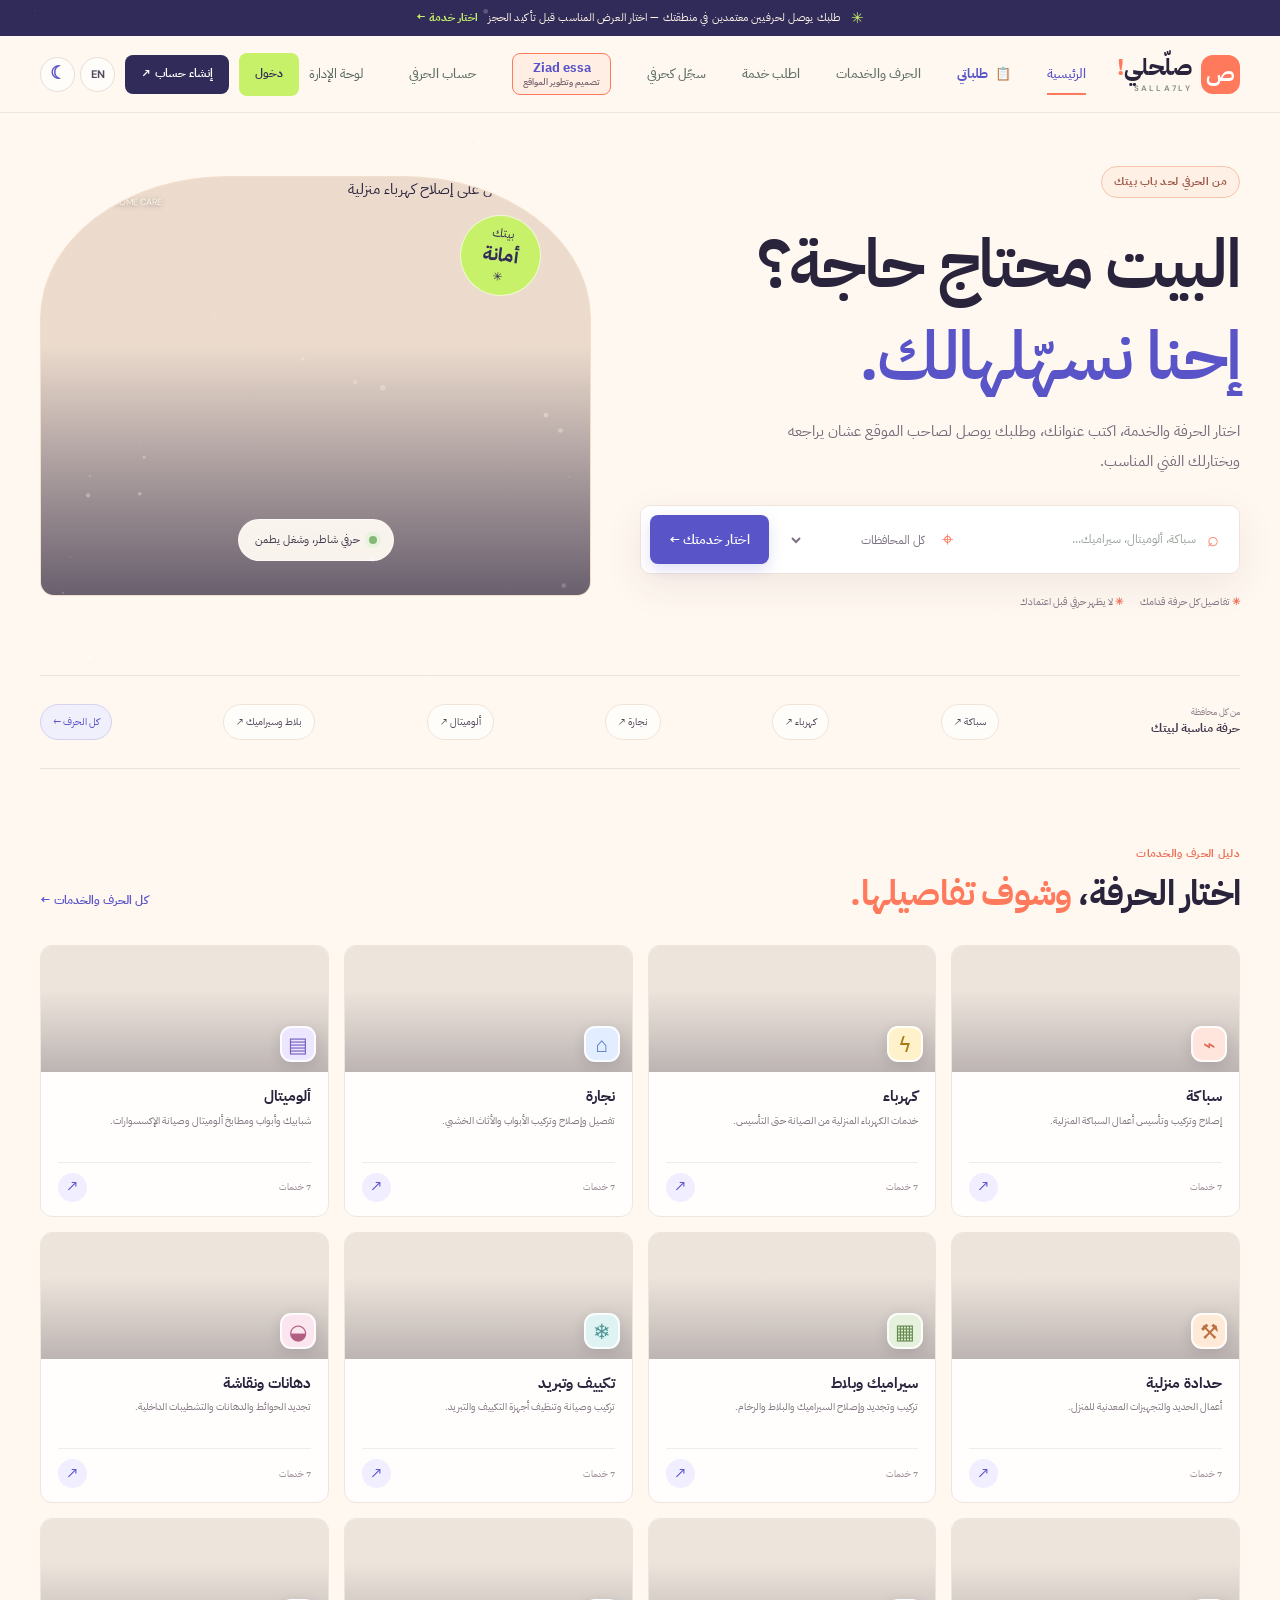
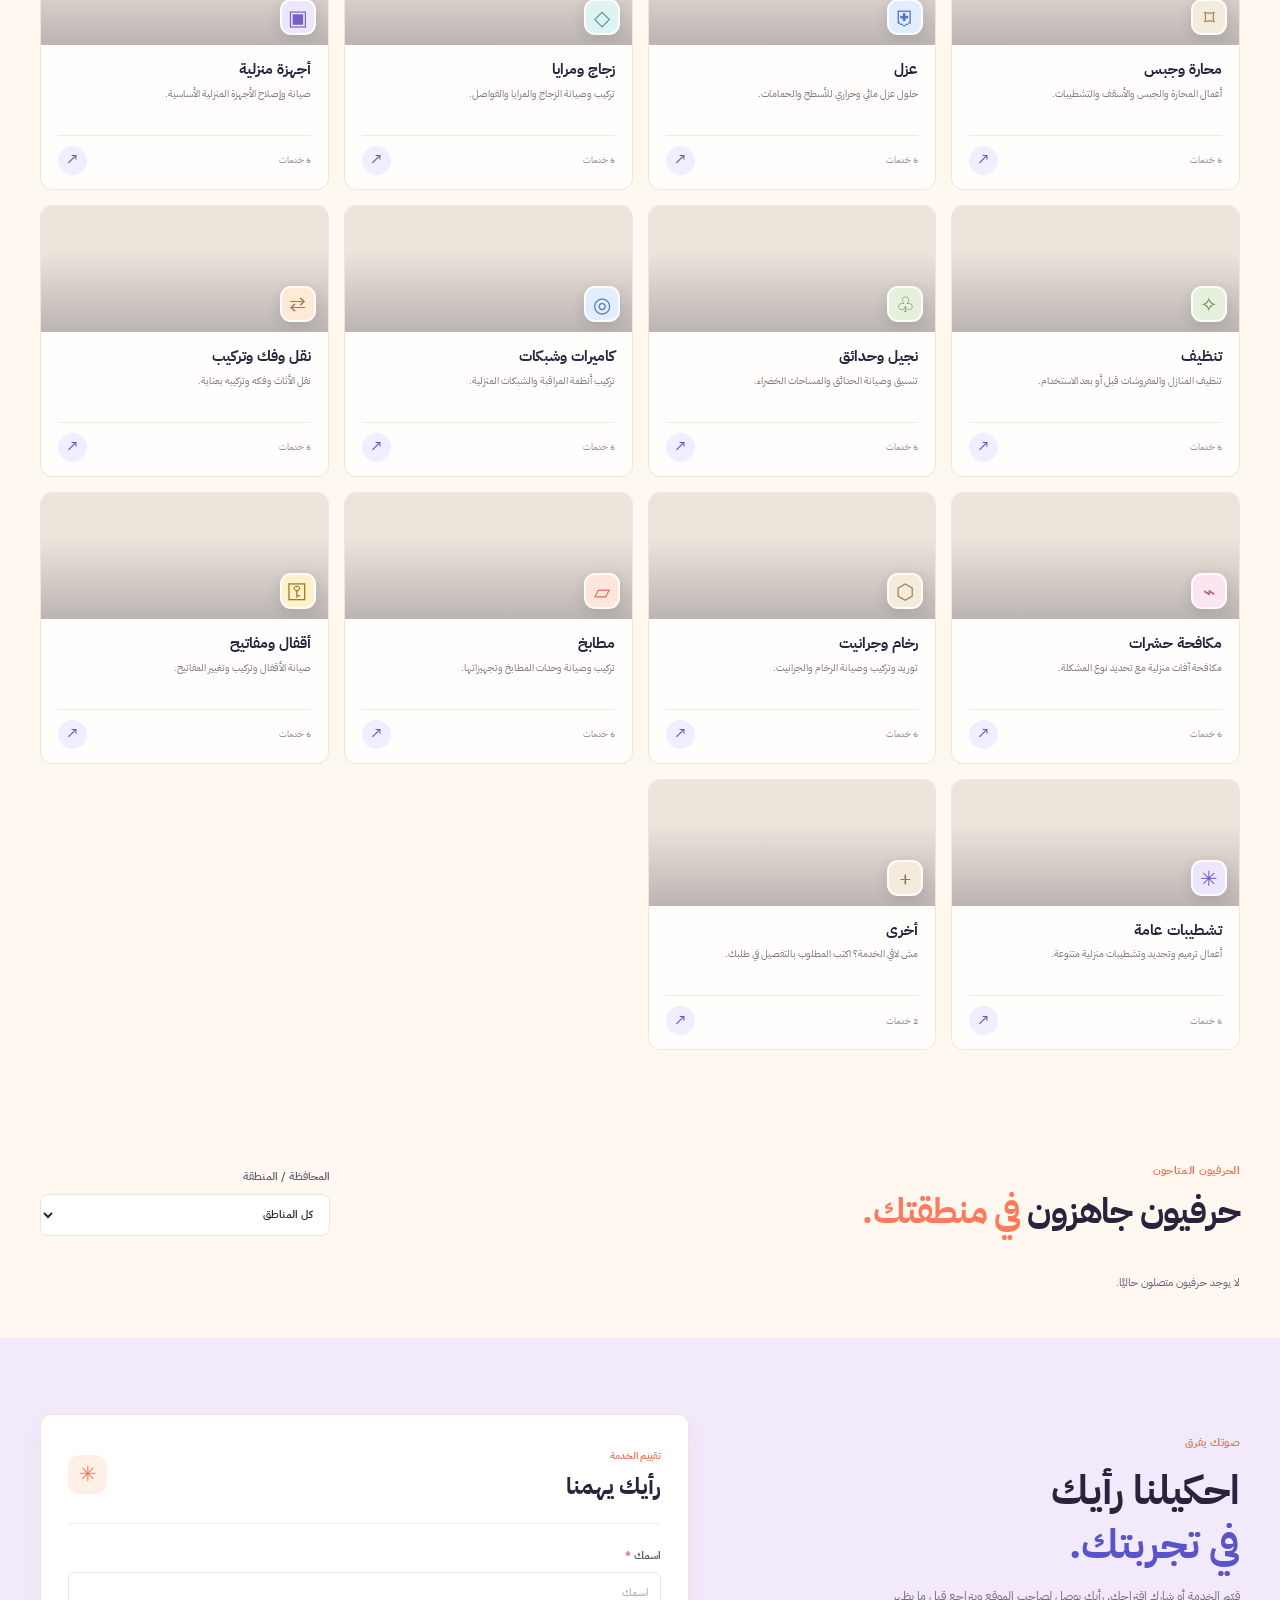
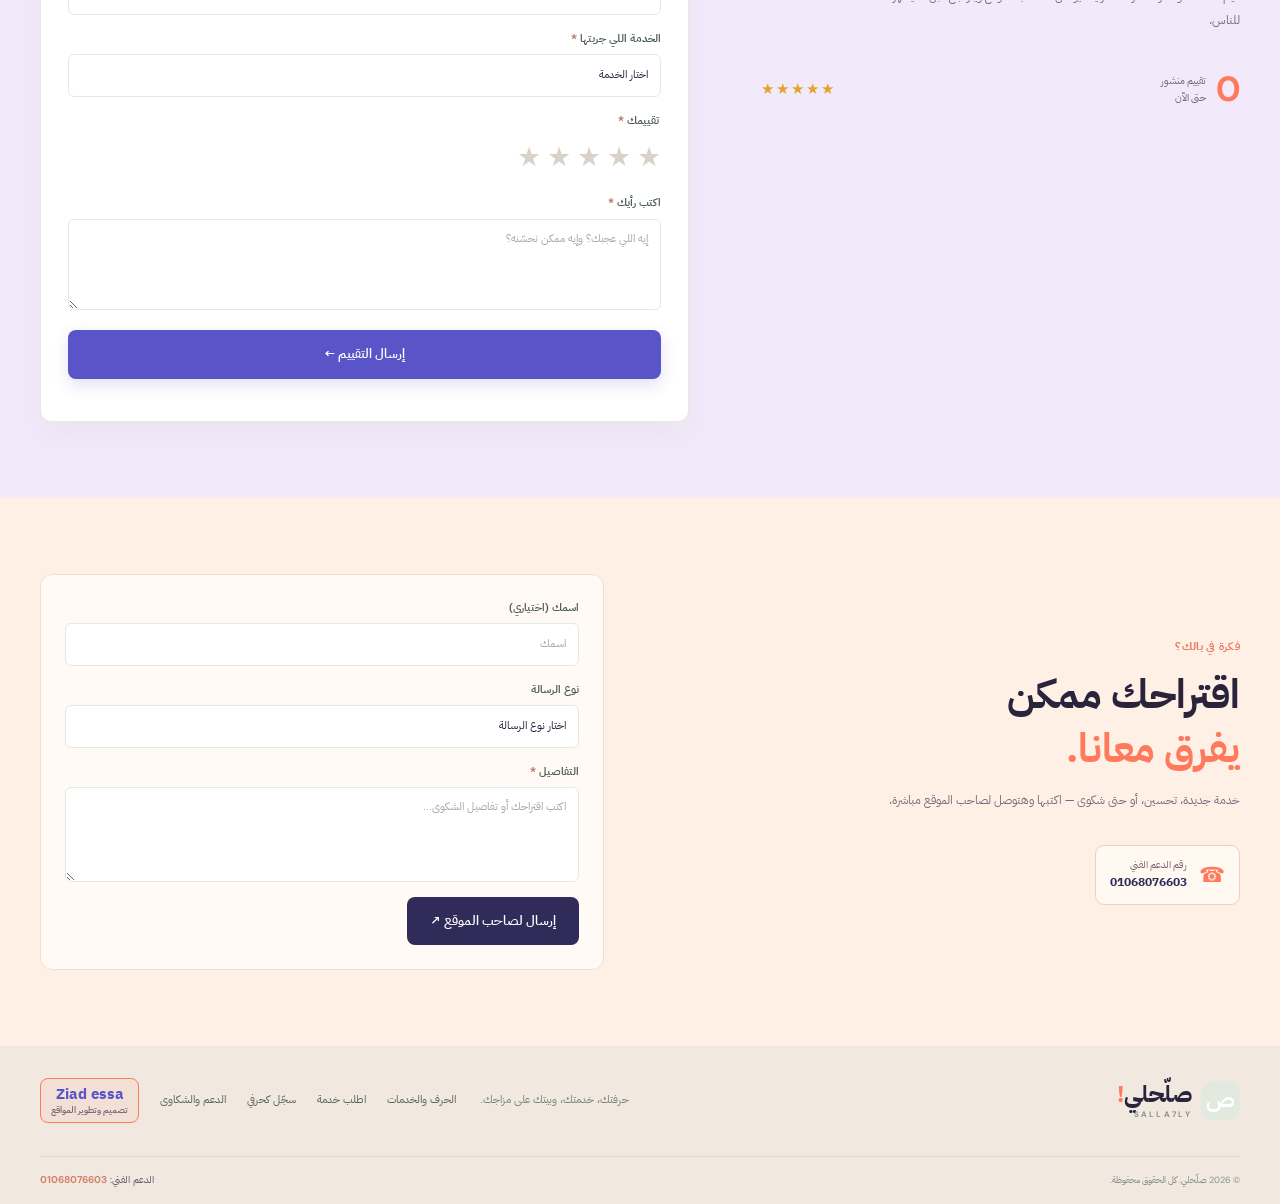
==== commit ba6ed0ea: "وصف ظاهر «تصميم وتطوير المواقع»" ====
--- a/index.html
+++ b/index.html
@@ -20,7 +20,7 @@
   <div class="announcement"><span>✳</span><span>طلبك يوصل لحرفيين معتمدين في منطقتك — اختار العرض المناسب قبل تأكيد الحجز</span><button type="button" data-page-link="services">اختار خدمة ←</button></div>
   <header class="site-header"><div class="header-inner">
     <a class="brand" href="#home" data-page-link="home"><span class="brand-mark">ص</span><span class="brand-name">صلّحلي<span class="brand-period">!</span><small>SALLA7LY</small></span></a>
-    <nav class="main-nav" aria-label="التنقل الرئيسي"><a class="nav-link is-active" href="#home" data-page-link="home">الرئيسية</a><a class="nav-link nav-orders-link" href="#orders" data-page-link="orders"><span aria-hidden="true">📋</span> طلباتي</a><a class="nav-link" href="#services" data-page-link="services">الحرف والخدمات</a><a class="nav-link" href="#request" data-page-link="request">اطلب خدمة</a><a class="nav-link" href="#join" data-page-link="join">سجّل كحرفي</a></nav>
+    <nav class="main-nav" aria-label="التنقل الرئيسي"><a class="nav-link is-active" href="#home" data-page-link="home">الرئيسية</a><a class="nav-link nav-orders-link" href="#orders" data-page-link="orders"><span aria-hidden="true">📋</span> طلباتي</a><a class="nav-link" href="#services" data-page-link="services">الحرف والخدمات</a><a class="nav-link" href="#request" data-page-link="request">اطلب خدمة</a><a class="nav-link" href="#join" data-page-link="join">سجّل كحرفي</a><a class="nav-link portfolio-link" href="https://ziad-essa.vercel.app" target="_blank" rel="noopener noreferrer"><span>Ziad essa</span><small>تصميم وتطوير المواقع</small></a><a class="nav-link admin-mobile-link" href="admin.html">سجل كمدير</a></nav>
     <div class="header-actions"><a class="account-link" href="admin.html">لوحة الإدارة</a><button class="button button-light button-small" type="button" data-auth="login">دخول</button><button class="button button-dark button-small" type="button" data-auth="signup">إنشاء حساب ↗</button><div class="display-controls"><button class="display-toggle language-toggle" type="button" id="language-toggle" aria-label="Switch to English" title="Switch language">EN</button><button class="display-toggle theme-toggle" type="button" id="theme-toggle" aria-label="تشغيل الوضع الليلي" title="الوضع الليلي"><span aria-hidden="true">☾</span></button></div><button class="menu-toggle" type="button" aria-label="فتح القائمة" aria-expanded="false"><span></span><span></span></button></div>
   </div></header>
   <main>
@@ -47,7 +47,7 @@
     <section class="page-section inner-page" id="page-account" data-page="account" hidden><div class="section-wrap account-page"><div class="account-header"><div><div class="eyebrow">حسابك وإدارة الموقع</div><h1>لوحة <span>المتابعة.</span></h1><p>البيانات هنا محفوظة على المتصفح الحالي للتجربة فقط.</p></div><button class="button button-primary" type="button" data-page-link="request">+ طلب خدمة</button></div><div class="dashboard-notice">⚠ لوحة تجريبية محلية. اعتماد الفنيين وحفظ بيانات العملاء بشكل آمن يتطلب خادمًا وتسجيل دخول لصاحب الموقع.</div><div class="account-tabs" role="tablist"><button class="account-tab is-selected" type="button" data-account-tab="orders">طلبات العملاء <span id="order-count">٠</span></button><button class="account-tab" type="button" data-account-tab="workers">طلبات الحرفيين <span id="worker-count">٠</span></button><button class="account-tab" type="button" data-account-tab="messages">آراء واقتراحات <span id="message-count">٠</span></button><button class="account-tab" type="button" data-account-tab="settings">إعدادات الدعم</button></div><div class="account-panel" id="account-orders"><div class="account-empty"><span class="empty-icon">⌂</span><h2>مفيش طلبات لسه</h2><p>طلبات العملاء هتظهر هنا بالتفاصيل.</p><button class="button button-dark" type="button" data-page-link="request">جرّب تبعت طلب ←</button></div><div id="orders-list"></div></div><div class="account-panel" id="account-workers" hidden><div class="account-empty"><span class="empty-icon">✳</span><h2>مفيش طلبات انضمام</h2><p>طلبات الحرفيين هتظهر هنا للمراجعة والقبول.</p><button class="button button-dark" type="button" data-page-link="join">سجّل حرفي ←</button></div><div id="workers-list"></div></div><div class="account-panel" id="account-messages" hidden><div class="account-empty"><span class="empty-icon">♡</span><h2>مفيش رسائل لسه</h2><p>التقييمات والاقتراحات والشكاوى هتظهر هنا.</p></div><div id="messages-list"></div></div><div class="account-panel" id="account-settings" hidden><form class="form-card support-settings" id="support-settings"><h2>بيانات التواصل مع الدعم</h2><p>اكتب رقم الدعم الفني عشان يظهر للزوار.</p><label class="form-label">رقم الدعم الفني<input name="phone" type="tel" inputmode="tel" placeholder="مثال: 01000000000"></label><button class="button button-primary" type="submit">حفظ رقم الدعم</button></form></div></div></section>
     <section class="page-section inner-page" id="page-orders" data-page="orders" hidden><div class="section-wrap"><div class="page-heading"><div><div class="eyebrow">حساب العميل</div><h1>طلباتي <span>ومحادثاتي.</span></h1><p>تابع طلباتك الحالية والسابقة وافتح المحادثة المباشرة مع الحرفي.</p></div><button class="button button-primary" type="button" data-page-link="request">+ طلب خدمة</button></div><div id="customer-orders-list" class="customer-orders-list" aria-live="polite"></div></div></section>
   </main>
-  <footer class="site-footer" id="support"><div class="section-wrap footer-top"><a class="brand brand-footer" href="#home" data-page-link="home"><span class="brand-mark">ص</span><span class="brand-name">صلّحلي<span class="brand-period">!</span><small>SALLA7LY</small></span></a><p>حرفتك، خدمتك، وبيتك على مزاجك.</p><div class="footer-links"><button type="button" data-page-link="services">الحرف والخدمات</button><button type="button" data-page-link="request">اطلب خدمة</button><button type="button" data-page-link="join">سجّل كحرفي</button><button type="button" data-page-link="account">الدعم والشكاوى</button></div></div><div class="section-wrap footer-bottom"><span>© 2026 صلّحلي. كل الحقوق محفوظة.</span><a id="support-call" href="https://wa.me/201068076603" target="_blank" rel="noopener noreferrer">الدعم الفني: <b id="footer-support-number">01068076603</b></a></div></footer>
+  <footer class="site-footer" id="support"><div class="section-wrap footer-top"><a class="brand brand-footer" href="#home" data-page-link="home"><span class="brand-mark">ص</span><span class="brand-name">صلّحلي<span class="brand-period">!</span><small>SALLA7LY</small></span></a><p>حرفتك، خدمتك، وبيتك على مزاجك.</p><div class="footer-links"><button type="button" data-page-link="services">الحرف والخدمات</button><button type="button" data-page-link="request">اطلب خدمة</button><button type="button" data-page-link="join">سجّل كحرفي</button><button type="button" data-page-link="account">الدعم والشكاوى</button><a class="portfolio-link" href="https://ziad-essa.vercel.app" target="_blank" rel="noopener noreferrer"><span>Ziad essa</span><small>تصميم وتطوير المواقع</small></a></div></div><div class="section-wrap footer-bottom"><span>© 2026 صلّحلي. كل الحقوق محفوظة.</span><a id="support-call" href="https://wa.me/201068076603" target="_blank" rel="noopener noreferrer">الدعم الفني: <b id="footer-support-number">01068076603</b></a></div></footer>
   <dialog class="details-dialog" id="details-dialog" aria-labelledby="details-title"><button type="button" class="dialog-close" aria-label="إغلاق">×</button><div class="detail-kicker">تفاصيل الحرفة</div><h2 id="details-title"></h2><p id="details-description"></p><div class="detail-task-list" id="detail-task-list"></div><button class="button button-primary form-submit" id="detail-request" type="button">اطلب الخدمة دي ←</button></dialog>
   <dialog class="worker-review-dialog" id="worker-review-dialog" aria-labelledby="worker-review-title"><button type="button" class="dialog-close" aria-label="إغلاق">×</button><div class="detail-kicker">مراجعة طلب الانضمام</div><h2 id="worker-review-title">مراجعة بيانات الحرفي</h2><dl class="worker-review-fields" id="worker-review-fields"></dl><section class="worker-review-id"><h3>صورة البطاقة</h3><img id="worker-review-image" alt="صورة بطاقة الحرفي" hidden><p id="worker-review-image-note"></p></section><p class="worker-review-privacy">الصورة والبيانات محفوظة محليًا على هذا المتصفح في النسخة التجريبية.</p><button class="button button-primary form-submit" id="worker-review-approve" type="button" data-action="approve-worker">اقبل الحرفي بعد المراجعة</button></dialog>
   <dialog class="availability-dialog" id="availability-dialog" aria-labelledby="availability-title"><button type="button" class="dialog-close" aria-label="إغلاق">×</button><div class="detail-kicker">تحديث طلبك</div><h2 id="availability-title"></h2><p id="availability-description"></p><div id="availability-workers" class="availability-workers"></div><button type="button" class="button button-light form-submit dialog-dismiss" data-dialog-close>إغلاق</button></dialog>
--- a/index.css
+++ b/index.css
@@ -38,6 +38,10 @@
 .brand-name small { display: block; margin-top: 3px; color: #89948c; font-family: "DM Sans", sans-serif; font-size: 8px; font-weight: 700; letter-spacing: 2.3px; }
 .main-nav { display: flex; align-items: center; gap: 36px; margin-inline-start: auto; margin-inline-end: 45px; }
 .nav-link { position: relative; padding: 27px 0; color: #627168; font-size: 13px; font-weight: 500; transition: color .2s; }
+.admin-mobile-link { display: none; }
+.portfolio-link { display: inline-flex; flex-direction: column; align-items: center; gap: 2px; padding: 6px 10px; border: 1px solid #ff795c; border-radius: 8px; background: rgba(255, 121, 92, .08); color: #5954c8; font-weight: 700; line-height: 1.2; text-align: center; }
+.portfolio-link small { color: #7d6670; font-size: 9px; font-weight: 600; white-space: nowrap; }
+.footer-links .portfolio-link { align-self: center; }
 .nav-orders-link { color: var(--green); font-weight: 700; white-space: nowrap; }
 .nav-orders-link > span { margin-inline-end: 4px; }
 .nav-link:hover, .nav-link.is-active { color: var(--green); }
@@ -231,6 +235,12 @@
 .request-location-tools { display: flex; align-items: center; flex-wrap: wrap; gap: 4px 12px; margin: -8px 0 15px; }
 .request-location-button { min-height: 32px; }
 .request-location-tools > span { color: var(--ink-soft); font-size: 10px; }
+.distance-radius-label { display: grid; grid-template-columns: minmax(0, 1fr) auto; gap: 5px 10px; }
+.distance-radius-label > span:first-child { color: var(--ink-soft); }
+.distance-radius-label input[type="range"] { grid-column: 1 / -1; min-height: 20px; margin-top: 0; padding: 0; accent-color: var(--green); }
+.distance-radius-value { color: var(--green); font-size: 11px; font-weight: 700; }
+.distance-radius-hint { grid-column: 1 / -1; color: var(--ink-soft); font-size: 10px; font-weight: 400; line-height: 1.6; }
+.artisan-location-tools { margin-top: -8px; }
 .artisan-order-location { color: var(--green) !important; }
 .form-row { display: grid; grid-template-columns: 1fr 1fr; gap: 13px; }
 .form-submit { width: 100%; min-height: 49px; margin-top: 5px; }
@@ -332,6 +342,7 @@
   .main-nav { position: absolute; top: 64px; right: 0; left: 0; display: none; flex-direction: column; align-items: stretch; gap: 0; margin: 0; padding: 8px 20px 15px; border-bottom: 1px solid var(--line); background: var(--paper); box-shadow: 0 12px 20px rgba(20, 40, 28, .07); }
   .main-nav.is-open { display: flex; }
   .nav-link { padding: 11px 4px; }
+  .admin-mobile-link { display: block; }
   .nav-link.is-active::after { right: auto; bottom: 10px; left: auto; width: 3px; height: 20px; }
   .header-actions { gap: 10px; }
   .account-link { gap: 4px; font-size: 11px; }
@@ -695,6 +706,8 @@
 html[data-theme="dark"] .account-tab,
 html[data-theme="dark"] .details-dialog h2,
 html[data-theme="dark"] .auth-dialog h2 { color: #f4edf6; }
+html[data-theme="dark"] .portfolio-link { border-color: #ff987f; background: rgba(255, 121, 92, .12); color: #dedaff; }
+html[data-theme="dark"] .portfolio-link small { color: #d3c3cf; }
 html[data-theme="dark"] .brand-name small,
 html[data-theme="dark"] .hero-description,
 html[data-theme="dark"] .hero-notes,
